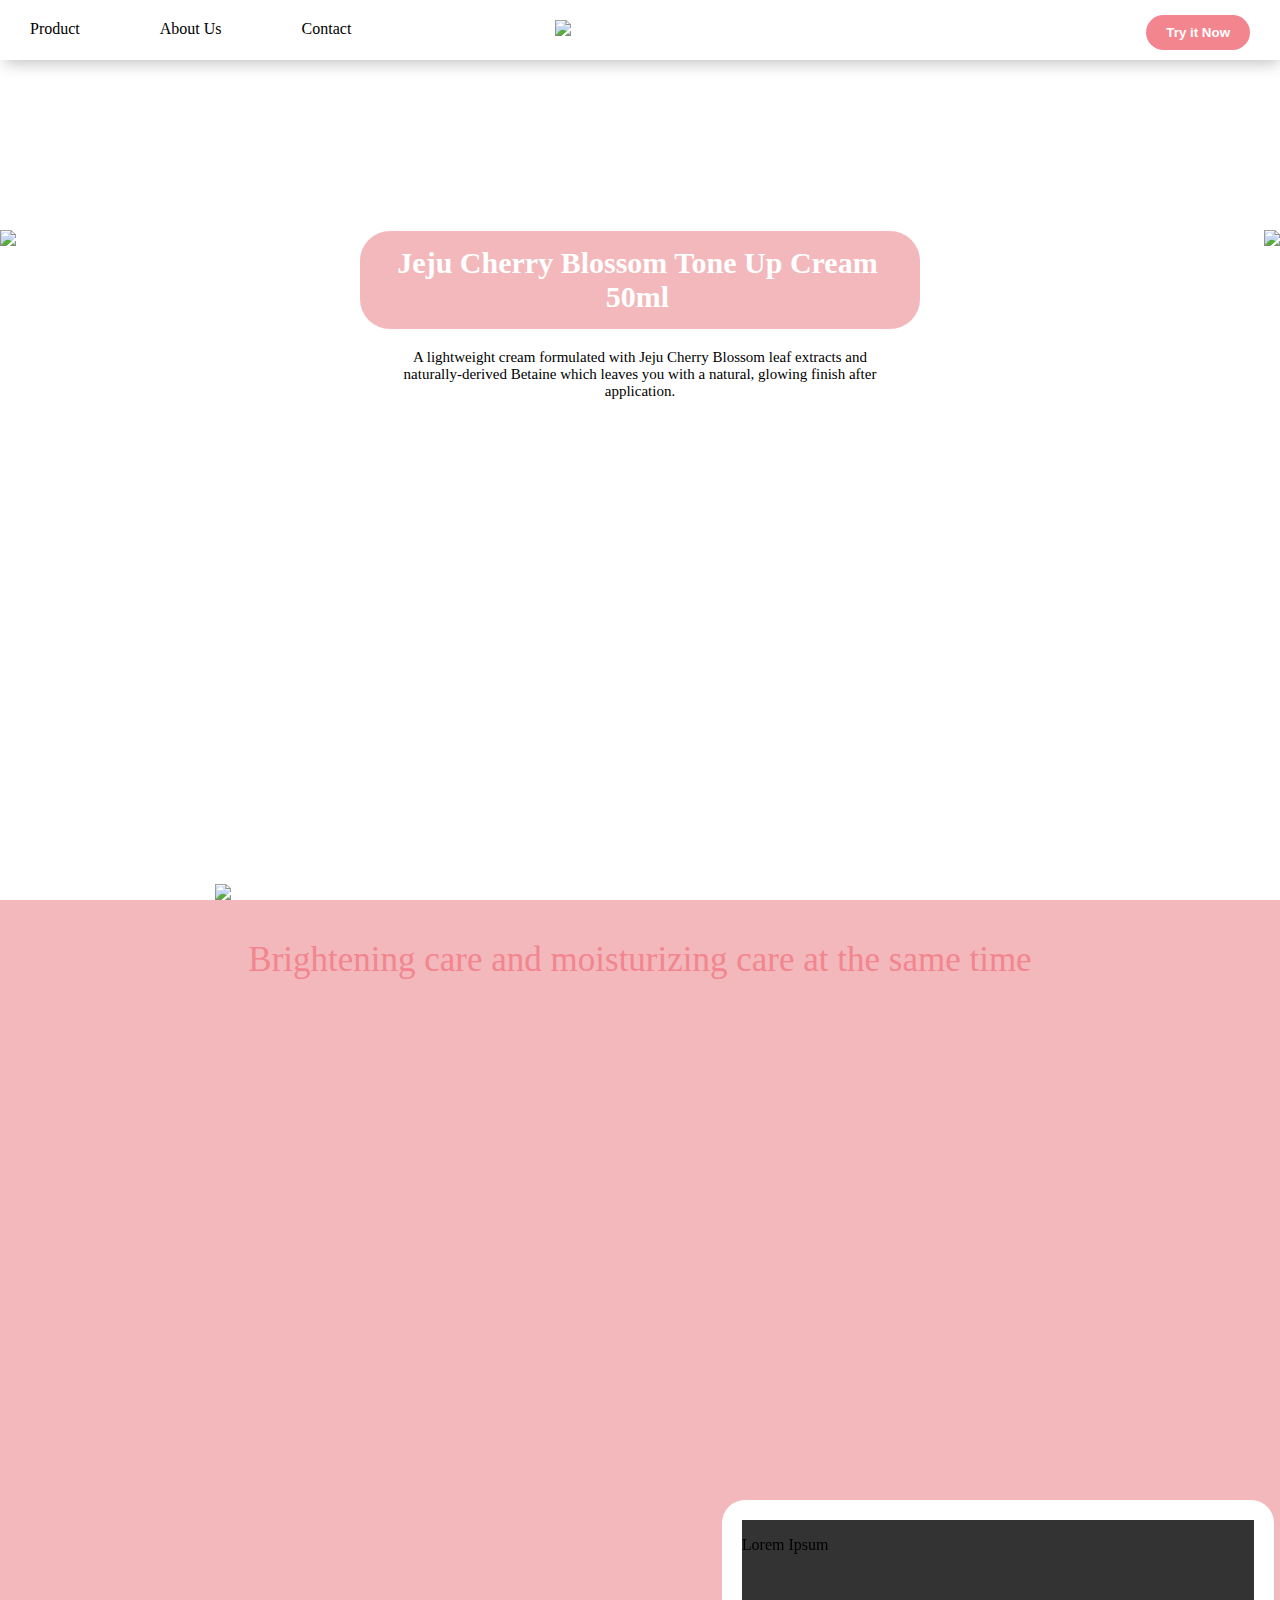
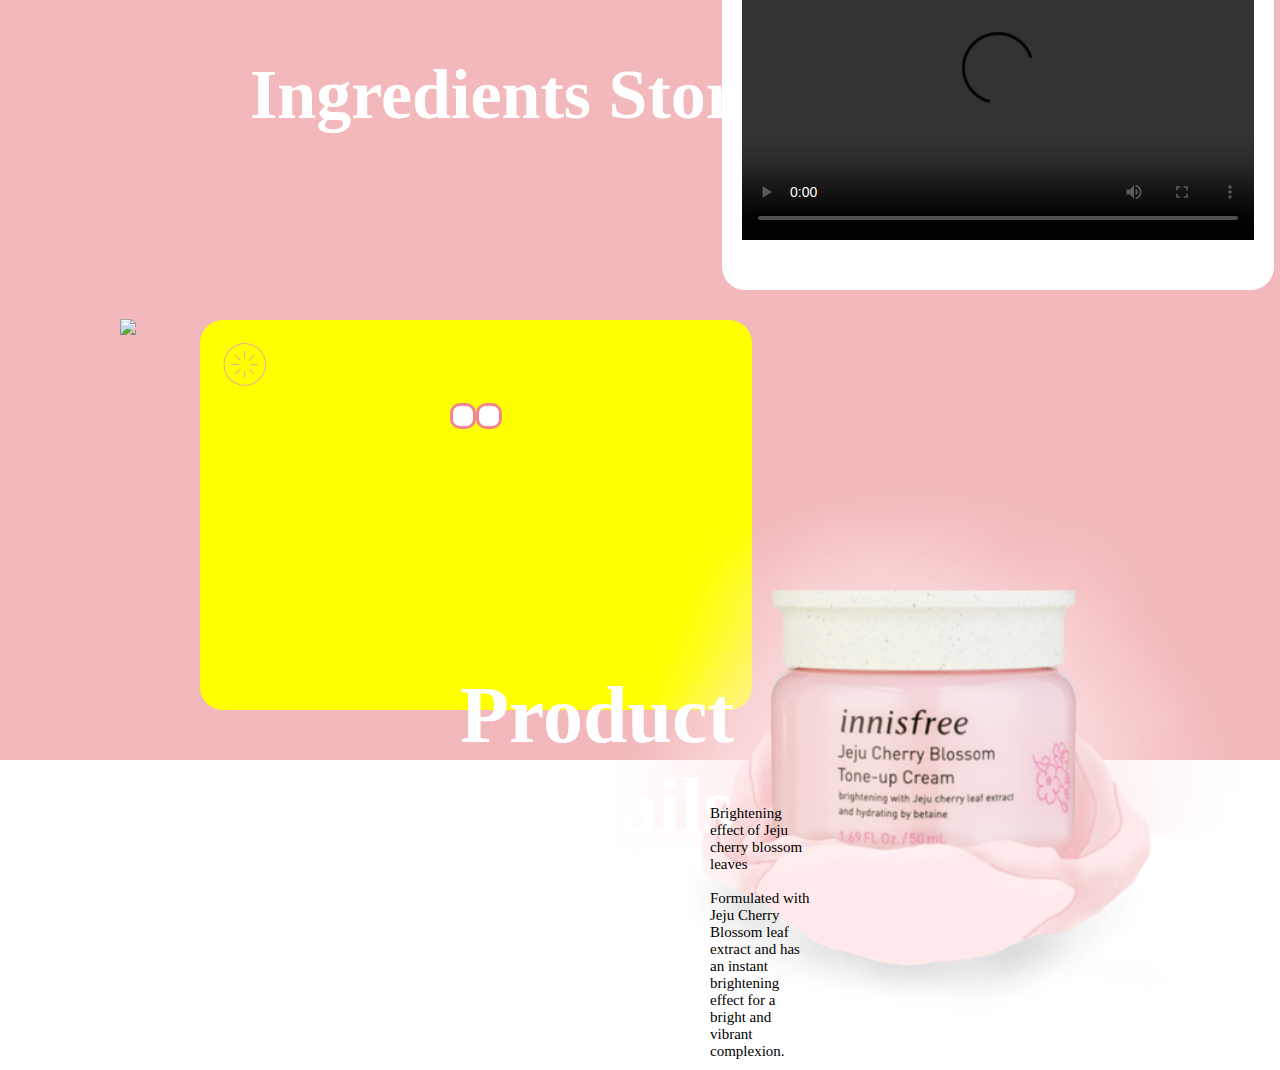
==== index.html @ 43fb68d2 "update" ====
<!DOCTYPE html>
<html>

<head>
    <title>Innisfree</title>
    <link rel="stylesheet" type="text/css" href="assets/css/web-innisfree-style.css">
</head>

<body>
    <header>
        <div id="header-wrapper">
            <nav id="nav-menu">
                <ul id="menu">
                    <li>
                        <a href="#home">Product</a>
                    </li>
                    <li>
                        <a href="#">About Us</a>
                    </li>
                    <li>
                        <a href="#">Contact</a>
                    </li>
                </ul>
            </nav>
            <a href="#" id="link-logo">
                <img src="assets/images/innisfree-logo.png" id="logo" />
            </a>
            <button id="btn-try">Try it Now</button>
        </div>
    </header>
    <main>
        <section id="home">
            <div id="home-wrapper">
                <!-- Pohon Kiri -->
                <img src="assets/images/pohon-kiri.png" id="pohon-kiri">
                <!-- Pohon Kanan -->
                <img src="assets/images/pohon-kanan.png" id="pohon-kanan">
                <!-- Content -->
                <div id="home-content-wrapper">
                    <!-- Product Title -->
                    <h1 id="home-content-title">Cherry Blossom</h1>
                    <!-- Product Detail -->
                    <h3 id="home-content-detail">Jeju Cherry Blossom Tone Up Cream 50ml</h3>
                    <!-- Description -->
                    <p id="home-content-description">A lightweight cream formulated with Jeju Cherry Blossom leaf extracts and naturally-derived Betaine which leaves you with a natural, glowing finish after application.</p>
                </div>
                <!-- product image -->
                <img src="assets/images/tangan-+-product.png" id="produk-dan-tangan">
            </div>
            <!-- Gap -->
            <p id="home-ingredients-gap">Brightening care and moisturizing care at the same time</p>
            </div>
        </section>
        <section id="ingredients">
            <div id="ingredients-wrapper">
                <!-- Content -->
                <div id="ingredients-content-wrapper">
                    <!-- Ingredients Title -->
                    <div id="ingredients-content-title-wrapper">
                        <h1 id="ingredents-content-title">Ingredients Story</h1>
                        <!-- Bunga -->
                        <img src="assets/images/bunga-kelopak.png" id="kelopak-bunga">
                    </div>
                    <div id="ingredients-slider">
                        <div id="ingredients-slider-item-wrapper">
                            <div class="slider-item">
                                <!-- Video -->
                                <video controls id="video-ingredients">
                                    <source src="assets/video/innisfree%20Jeju%20Cherry%20Blossom%20Ingredient%20Story.mp4" type="video/mp4">
                                </video>
                            </div>
                            <div class="slider-item">
                                <!-- ingredients description -->
                                <p id="ingredents-contentt-description">Lorem Ipsum</p>
                            </div>
                        </div>
                        <div id="ingredients-slider-indicator-wrapper">
                            <div class="ingredients-details-indicator"></div>
                            <div class="ingredients-details-indicator"></div>
                        </div>
                    </div>
                </div>
            </div>
        </section>
        <section id="Product-details">
            <div id="Product-details-wrapper">
                <!-- Product -->
                <img src="assets/images/product-dan-bunga.png" id="product-dan-bunga">
                    <div id="product-details-slider">
                        <div id="Product-details-slider-item-wrapper">
                    <div class="slider-item1">
                        <!-- Icon -->
                        <img src="assets/images/icon-details1.png" id="icon-details1">
                        <!-- Content -->
                         <!-- product details Title -->
                        <h1 id="product-details-content-title">Product Details</h1>
                        <!-- product details description -->
                        <p id="product-details-content-description">Brightening effect of Jeju cherry blossom leaves<br><br>Formulated with Jeju Cherry Blossom leaf extract and has an instant brightening effect for a bright and vibrant complexion.</p>
                        <div id="product-details-slider-indicator-wrapper">
                            <div class="product-details-slider-indicator"></div>
                            <div class="product-details-slider-indicator"></div>
                        </div>
                    </div>
                     </div>
                    </div>
                </div>
            </div>
                    </div>
                </div>
            </div>
        </section>
<!--        <section id="how-to-use">-->
<!--            <div id="how-to-use-wrapper">-->
<!--                &lt;!&ndash; box &ndash;&gt;-->
<!--                <img src="assets/images/box-how-to-use.png" id="box-how-to-use">-->
<!--                &lt;!&ndash; foto &ndash;&gt;-->
<!--                <img src="assets/images/tutorial-1.png" id="tutorial-how-to-use-1">-->
<!--                &lt;!&ndash; icon &ndash;&gt;-->
<!--                <div id="icon-how-to-use-wrapper">-->
<!--                    &lt;!&ndash; icon arrow kiri &ndash;&gt;-->
<!--                    <img src="assets/images/arrow-how-to-kiri.png" id="arrow-kiri-how-to-use">-->
<!--                    &lt;!&ndash; icon arrow kanan &ndash;&gt;-->
<!--                    <img src="assets/images/arrow-how-to-kanan.png" id="arrow-kanan-how-to-use">-->
<!--                </div>-->
<!--                &lt;!&ndash; bunga depan kiri &ndash;&gt;-->
<!--                <img src="assets/images/bunga-depan-kiri.png" id="bunga-depan-kiri">-->
<!--                &lt;!&ndash; bunga depan kanan &ndash;&gt;-->
<!--                <img src="assets/images/bunga-depan-kanan.png" id="bunga-depan-kanan">-->
<!--                &lt;!&ndash; content &ndash;&gt;-->
<!--                <div id="how-to-use-content-wrapper">-->
<!--                    &lt;!&ndash; how to use Title &ndash;&gt;-->
<!--                    <h1 id="how-to-use-content-title">How to Use</h1>-->
<!--                    &lt;!&ndash; how to use Detail &ndash;&gt;-->
<!--                    <h3 id="how-to-use-detail">Direction</h3>-->
<!--                    &lt;!&ndash; how to use description &ndash;&gt;-->
<!--                    <p id="how-to-use-content-description">Apply cream on the face and neck as the last step of skincare routine. Let it absorb and apply a thin layer for a brighter, added tone-up effect.</p>-->
<!--                </div>-->
<!--            </div>-->
<!--        </section>-->
<!--        <section id="texture">-->
<!--            <div id="texture-wrapper">-->
<!--                &lt;!&ndash; box background &ndash;&gt;-->
<!--                <img src="assets/images/background-texture.jpg" id="background-texture">-->
<!--                &lt;!&ndash; texture &ndash;&gt;-->
<!--                <img src="assets/images/texture-jpg.png" id="texture-jpg">-->
<!--                &lt;!&ndash; Content &ndash;&gt;-->
<!--                <div id="texture-content-wrapper">-->
<!--                    &lt;!&ndash; Texture Title &ndash;&gt;-->
<!--                    <h1 id="texture-title">Texture</h1>-->
<!--                    &lt;!&ndash; Texture description &ndash;&gt;-->
<!--                    <p id="texture-description">Moisturizing and tone brightening cream without dryness or flaking. The moist, watery texture fits the skin smoothly without dryness, to brighten and moisturize the dull complexion naturally.</p>-->
<!--                </div>-->
<!--            </div>-->
<!--        </section>-->
<!--        <section id="how-to-use">-->
<!--            <div id="how-to-use-wrapper">-->
<!--                &lt;!&ndash; box &ndash;&gt;-->
<!--                <img src="assets/images/box-how-to-use.png" id="box-how-to-use">-->
<!--                &lt;!&ndash; foto &ndash;&gt;-->
<!--                <img src="assets/images/tutorial-1.png" id="tutorial-how-to-use-1">-->
<!--                &lt;!&ndash; icon &ndash;&gt;-->
<!--                <div id="icon-how-to-use-wrapper">-->
<!--                    &lt;!&ndash; icon arrow kiri &ndash;&gt;-->
<!--                    <img src="assets/images/arrow-how-to-kiri.png" id="arrow-kiri-how-to-use">-->
<!--                    &lt;!&ndash; icon arrow kanan &ndash;&gt;-->
<!--                    <img src="assets/images/arrow-how-to-kanan.png" id="arrow-kanan-how-to-use">-->
<!--                </div>-->
<!--                &lt;!&ndash; bunga depan kiri &ndash;&gt;-->
<!--                <img src="assets/images/bunga-depan-kiri.png" id="bunga-depan-kiri">-->
<!--                &lt;!&ndash; bunga depan kanan &ndash;&gt;-->
<!--                <img src="How-to-Use/IMG/bunga-depan-kanan.png" id="bunga-depan-kanan">-->
<!--                &lt;!&ndash; content &ndash;&gt;-->
<!--                <div id="how-to-use-content-wrapper">-->
<!--                    &lt;!&ndash; how to use Title &ndash;&gt;-->
<!--                    <h1 id="how-to-use-content-title">How to Use</h1>-->
<!--                    &lt;!&ndash; how to use Detail &ndash;&gt;-->
<!--                    <h3 id="how-to-use-detail">Direction</h3>-->
<!--                    &lt;!&ndash; how to use description &ndash;&gt;-->
<!--                    <p id="how-to-use-content-description">Apply cream on the face and neck as the last step of skincare routine. Let it absorb and apply a thin layer for a brighter, added tone-up effect.</p>-->
<!--                </div>-->
<!--            </div>-->
<!--        </section>-->
<!--        <section id="awards">-->
<!--            <div id="awards-wrapper">-->
<!--                &lt;!&ndash; icon awards &ndash;&gt;-->
<!--                <div id="icon-awards-wrapper">-->
<!--                    &lt;!&ndash; icon awards 1 &ndash;&gt;-->
<!--                    <img src="assets/images/icon1.png" id="icon-awards1">-->
<!--                    &lt;!&ndash; icon awards 2 &ndash;&gt;-->
<!--                    <img src="assets/images/icon2.png" id="icon-awards2">-->
<!--                    &lt;!&ndash; icon awards 3 &ndash;&gt;-->
<!--                    <img src="assets/images/icon3.png" id="icon-awards3">-->
<!--                    &lt;!&ndash; icon awards 4 &ndash;&gt;-->
<!--                    <img src="assets/images/icon4.png" id="icon-awards4">-->
<!--                    &lt;!&ndash; icon awards 5 &ndash;&gt;-->
<!--                    <img src="assets/images/icon5.png" id="icon-awards5">-->
<!--                </div>-->
<!--                &lt;!&ndash; line &ndash;&gt;-->
<!--                <img src="assets/images/line.jpg" id="awards-line">-->
<!--                &lt;!&ndash; shining &ndash;&gt;-->
<!--                <img src="assets/images/shining-kiri.png" id="shining-kiri">-->
<!--                <img src="assets/images/shining-kanan.png" id="shining-kanan">-->
<!--                &lt;!&ndash; title &ndash;&gt;-->
<!--                <div id="awards-content-wrapper">-->
<!--                    &lt;!&ndash; awards Title &ndash;&gt;-->
<!--                    <h1 id="awards-content-title">Awards</h1>-->
<!--                    <p id="awards-content-details">Based on industry recognized awards</p>-->
<!--                </div>-->
<!--                &lt;!&ndash; content &ndash;&gt;-->
<!--                <div id="awards-content-description-wrapper">-->
<!--                    &lt;!&ndash; awards description title &ndash;&gt;-->
<!--                    <h4 id="awards-content-description-title1">Cosmopolitan</h4>-->
<!--                    <h4 id="awards-content-description-title2">2019 2H UNPA Beauty Review Winners</h4>-->
<!--                    <h4 id="awards-content-description-title3">Hwahae 2019</h4>-->
<!--                    <h4 id="awards-content-description-title4">Hwahae 2019 Beauty Awards</h4>-->
<!--                    <h4 id="awards-content-description-title5">Powder Room 2019</h4>-->
<!--                    &lt;!&ndash; awards description &ndash;&gt;-->
<!--                    <p id="awards-content-description1">Best Skincare Brand No. 1</p>-->
<!--                    <p id="awards-content-description2">Winner of the Tone-up Cream category</p>-->
<!--                    <p id="awards-content-description3">No. 2 in the Tone-up Cream category</p>-->
<!--                    <p id="awards-content-description4">Best New Product No. 1 Tone-up Cream</p>-->
<!--                    <p id="awards-content-description5">April 2019 Hit Item</p>-->
<!--                </div>-->
<!--            </div>-->
<!--        </section>-->
<!--        <section id="reviews">-->
<!--            <div id="reviews-wrapper">-->
<!--                &lt;!&ndash; background &ndash;&gt;-->
<!--                <img src="assets/images/review-background.jpg" id="review-background">-->
<!--                &lt;!&ndash; box reviews &ndash;&gt;-->
<!--                <img src="assets/images/review-box-background.png" id="review-box-background">-->
<!--                &lt;!&ndash; reviews title &ndash;&gt;-->
<!--                <h1 id="reviews-title">Reviews</h1>-->
<!--                &lt;!&ndash; review arrow &ndash;&gt;-->
<!--                <div id="review-arrow-wrapper">-->
<!--                    &lt;!&ndash; review arrow kiri &ndash;&gt;-->
<!--                    <img src="assets/images/review-arrow-kiri.png" id="review-arrow-kiri">-->
<!--                    &lt;!&ndash; review arrow kanan &ndash;&gt;-->
<!--                    <img src="assets/images/review-arrow-kanan.png" id="review-arrow-kanan">-->
<!--                </div>-->
<!--                &lt;!&ndash; line &ndash;&gt;-->
<!--                <div id="review-line-wrapper">-->
<!--                    &lt;!&ndash; line1 &ndash;&gt;-->
<!--                    <img src="assets/images/review-line.jpg" id="review-line1">-->
<!--                    &lt;!&ndash; line2 &ndash;&gt;-->
<!--                    <img src="assets/images/review-line.jpg" id="review-line2">-->
<!--                </div>-->
<!--                &lt;!&ndash; profile photo1 &ndash;&gt;-->
<!--                <img src="assets/images/foto-review1.png" id="foto-review1">-->
<!--                &lt;!&ndash; profile content1&ndash;&gt;-->
<!--                <div id="reviews-profile-content-wrapper">-->
<!--                    &lt;!&ndash; profile name &ndash;&gt;-->
<!--                    <p id="reviews-profile-name">Eva.T</p>-->
<!--                    &lt;!&ndash; profile description &ndash;&gt;-->
<!--                    <p id="reviews-profile-description">Jenis kulit : Berminyak<br>Umur : 19~24</p>-->
<!--                </div>-->
<!--                &lt;!&ndash; rating1 &ndash;&gt;-->
<!--                <img src="assets/images/leaf-review5.png" id="leaf-review5">-->
<!--                &lt;!&ndash; reviews content &ndash;&gt;-->
<!--                <div id="reviews-content-wrapper">-->
<!--                    &lt;!&ndash; reviews content date &ndash;&gt;-->
<!--                    <h3 id="reviews-content-date">Jun 27,2020</h3>-->
<!--                    &lt;!&ndash; reviews description &ndash;&gt;-->
<!--                    <p id="reviews-content-description">Nice brightening cream<br><br>Works great as a day brighting cream and can use over ur make up as well. Note dont use as a night skin care. Check out my YouTube channel for the Jeju Cherry Blossom Product line review.</p>-->
<!--                </div>-->
<!--                &lt;!&ndash; reviews recommendation &ndash;&gt;-->
<!--                <p id="reviews-recommendation"><b>Eva. T</b> recommends this product!</p>-->
<!--            </div>-->
<!--        </section>-->
<!--        <section id="how-to-use">-->
<!--            <div id="how-to-use-wrapper">-->
<!--                &lt;!&ndash; bunga try it now &ndash;&gt;-->
<!--                <img src="assets/images/bunga-try-it-now.png" id="bunga-tryitnow">-->
<!--                &lt;!&ndash; product try it now &ndash;&gt;-->
<!--                <img src="assets/images/try-it-now-product.png" id="product-tryitnow">-->
<!--                &lt;!&ndash; content try it now &ndash;&gt;-->
<!--                <div id="content-tryitnow-wrapper">-->
<!--                    &lt;!&ndash; tryitnow Title &ndash;&gt;-->
<!--                    <h1 id="tryitnow-content-title">Jeju Cherry Blossom</h1>-->
<!--                    &lt;!&ndash; tryitnow Detail &ndash;&gt;-->
<!--                    <p id="tryitnow-content-detail">Tone Up Cream 50ml</p>-->
<!--                    &lt;!&ndash; tryitnow Description &ndash;&gt;-->
<!--                    <h3 id="tryitnow-content-description">try it now</h3>-->
<!--                </div>-->
<!--            </div>-->
<!--        </section>-->
<!--        <section id="contact">-->
<!--            <div id="contact-wrapper">-->
<!--                &lt;!&ndash; background contact &ndash;&gt;-->
<!--                <img src="assets/images/box-background-bunga.jpg" id="box-background-bunga">-->
<!--                &lt;!&ndash; bunga contact &ndash;&gt;-->
<!--                <img src="assets/images/bunga-background-contact.png" id="bunga-background-contact">-->
<!--                &lt;!&ndash; logo innisfree contact &ndash;&gt;-->
<!--                <img src="assets/images/logo-innisfree-contact.png" id="logo-innisfree-contact">-->
<!--                &lt;!&ndash; box contact &ndash;&gt;-->
<!--                <img src="assets/images/box-background-contact.jpg" id="box-background-contact">-->
<!--                &lt;!&ndash; contact line &ndash;&gt;-->
<!--                <img src="assets/images/contact-line.jpg" id="contact-line">-->
<!--                &lt;!&ndash; contact content title &ndash;&gt;-->
<!--                <h1 id="contact-content-title">Find Out More</h1>-->
<!--                &lt;!&ndash; contact icon wrapper &ndash;&gt;-->
<!--                <div id="content-tryitnow-wrapper">-->
<!--                    &lt;!&ndash; icon facebook &ndash;&gt;-->
<!--                    <img src="assets/images/icon-facebook.png" id="icon-facebook">-->
<!--                    &lt;!&ndash; icon instagram &ndash;&gt;-->
<!--                    <img src="assets/images/icon-instagram.png" id="icon-instagram">-->
<!--                    &lt;!&ndash; icon youtube &ndash;&gt;-->
<!--                    <img src="assets/images/icon-youtube.png" id="icon-youtube">-->
<!--                    &lt;!&ndash; icon line &ndash;&gt;-->
<!--                    <img src="assets/images/icon-line.png" id="icon-line">-->
<!--                </div>-->
<!--                &lt;!&ndash; contact content details &ndash;&gt;-->
<!--                <p id="contact-content-details1">Terms of Use</p>-->
<!--                <p id="contact-content-details2">Privacy Policy</p>-->
<!--                <p id="contact-content-details3">UGC Terms</p>-->
<!--                <p id="contact-content-details4">Copyright © 2020 Innisfree. All Rights Reserved.</p>-->
<!--            </div>-->
<!--        </section>-->

    </main>
</body>

</html>
---- assets/css/web-innisfree-style.css ----
html {
    scroll-behavior: smooth;
}

body {
    margin: 0;
    font-family: futura;
}

header {
    position: absolute;
    width: 100%;
    height: 60px;
    top: 0;
    left: 0;
    z-index: 100;
    background: white;
    -webkit-box-shadow: 2px 6px 15px -3px rgba(0, 0, 0, 0.25);
    box-shadow: 2px 6px 15px -3px rgba(0, 0, 0, 0.25);
}

#header-wrapper {
    display: flex;
    justify-content: space-between;
    align-items: center;
    padding: 10px 30px;

}

#link-logo {
    position: absolute;
    left: 50%;
    margin-left: -85px;
    margin-top: -15px;
}

.logo {
    width: 170px;
    height: 34px;
    object-fit: contain;
}

#menu {
    display: flex;
    list-style-type: none;
    padding-left: 0;
    margin-top: 0;
}

#menu li {
    padding: 10px 40px;
}

#menu li:first-child {
    padding-left: 0;
}

#menu a {
    font: futura;
    color: black;
    text-decoration: none;
}

#menu a:hover {
    font: futura;
    color: #f2b8bb;
    text-decoration: none;
}

#btn-try {
    background-color: #f3858f;
    padding: 10px 20px;
    border-radius: 30px;
    margin-top: -10px;
    border: 0;
    font-weight: bold;
    color: white;
}

section {
    width: 100%;
    height: 100vh;
}

#home {
}

#home-wrapper {
    height: 100%;
    position: relative;
    background: url(../images/background-2.jpg);
    background-size: cover;
    display: flex;
    justify-content: center;
}

#pohon-kiri {
    position: absolute;
    left: 0;
    bottom: 0;
    height: 670px;
    animation-name: pohon-kiri;
    animation-duration: 1s;
}

#pohon-kanan {
    position: absolute;
    right: 0;
    bottom: 0;
    height: 670px;
    animation-name: pohon-kanan;
    animation-duration: 1s;
}

#produk-dan-tangan {
    position: absolute;
    bottom: 0;
    width: 850px;
    left: 50%;
    margin-left: -425px;
    animation-name: produk-dan-tangan;
    animation-duration: 1s;
}

#home-content-wrapper {
    width: 50%;
    margin-top: 100px;
    position: relative;
    z-index: 5;
    text-align: center;
}

#home-content-title {
    font-size: 80px;
    color: white;
    font-family: Newton W01 Extra Bold;
    margin: 20px;
}

#home-content-detail {
    font-size: 30px;
    background-color: #f2b8bb;
    margin: 10px;
    margin-left: 40px;
    margin-right: 40px;
    border-radius: 30px;
    padding: 15px;
    padding-left: 10px;
    font-family: Futura Md BT;
    color: white;

}

#home-content-description {
    width: 80%;
    margin: 20px auto;
    font-size: 15px;
}

#home-ingredients-gap{
    font-size: 35px;
    color: #f3858f;
    font-family: "Futura Md BT";
    padding: 20px;
    margin: 20px;
    display: flex;
    justify-content: center;
}

@keyframes pohon-kiri {
    from {
        left: -100%
    }

    to {
        left: 0
    }
}

@keyframes pohon-kanan {
    from {
        right: -100%
    }

    to {
        right: 0
    }
}

@keyframes produk-dan-tangan {
    from {
        bottom: -100%
    }

    to {
        bottom: 0
    }
}

#ingredients {
    background: #f2b8bb;
    padding-top: 120px;
    height: 100vh;
}

#ingredients-wrapper {
    height: 150%;
    position: relative;
    background: url(../images/pohon-bunga.png);
    background-size: cover;
    display: flex;
    justify-content: center;
}

#ingredients-background {
    position: absolute;
    left: 0;
    top: 710px;
    height: 1470px;
    width: 1440px;
}


#pohon-bunga {
    position: absolute;
    left: 0;
    top: 742px;
    height: 1003px;
    width: 1440px;
}

#kelopak-bunga {
    width: 400px;
    position: absolute;
    bottom: -200px;
    left: -130px;
}

#ingredients-content-wrapper {
    width: 100%;
    display: flex;
    align-items: center;
}

#ingredients-content-title-wrapper {
    position: relative;
    left: 250px;
}

#ingredents-content-title {
    font-size: 70px;
    text-align: right;
    color: white;
    font-family: Newton W01 Extra Bold;
    margin: 0;
}

#ingredients-slider {
    margin-left: 200px;
    width: 40%;
    height: 350px;
    padding: 20px;
    background: white;
    border-radius: 23px;
}
#ingredients-slider-item-wrapper{
    position: relative;
    width: 100%;
    height: calc(100% - 30px);
}

#ingredients-slider-indicator-wrapper{
    display: flex;
    width: inherit;
    justify-content: center;
    margin-top: 10px;
}

.ingredients-slider-indicator{
    width: 20px;
    height: 20px;
    background: white;
    border: 3px solid #f3858f;
    border-radius: 10px;
}

.slider-item {
    position: absolute;
    top: 0;
    left: 0;
    width: 100%;
    height: 100%;
}

#video-ingredients {
    width: 100%;
    height: 100%;
    object-fit: cover;
}

#Product-details{
    background-color: #f2b8bb;
    height: 440px;
}
#Product-details-wrapper{
    height: 100%;
    position: relative;
}
#product-dan-bunga {
    position: absolute;
    right: 20px;
    top: 100px;
    bottom: 0;
    height: 650px;
}
#product-details-slider{
    top: 20px;
    margin-left: 200px;
    width: 40%;
    height: 350px;
    padding: 20px;
    background: yellow;
    border-radius: 23px;
}

#Product-details-slider-item-wrapper{
    position: relative;
    width: 100%;
    height: calc(100% - 30px);
}
#icon-details1{
    width: 10%;

}
#product-details-content-title {
    position: absolute;
    top: 320px;
    font-size: 80px;
    text-align: right;
    color: white;
    font-family: Newton W01 Extra Bold;
    margin-top: 10px;
    margin-left: 240px;
}
#product-details-content-description {
    position: absolute;
    font-size: 15px;
    width: 20%;
    top: 450px;
    left: 490px;
}
#product-details-slider-indicator-wrapper{
    display: flex;
    width: inherit;
    justify-content: center;
    margin-top: 10px;
}

.product-details-slider-indicator {
    width: 20px;
    height: 20px;
    background: white;
    border: 3px solid #f3858f;
    border-radius: 10px;
}
#box-how-to-use {
    position: absolute;
    left: 0;
    top: 2384px;
    height: 493px;
    width: 900px;
    left: 50%;
    margin-left: -450px;

}

#bunga-depan-kiri {
    position: absolute;
    left: 0;
    top: 2182px;
    height: 400px;
    width: 580px;
}

#bunga-depan-kanan {
    position: absolute;
    right: 0;
    top: 2582px;
    height: 400px;
    width: 600px;
}

#tutorial-how-to-use-1 {
    position: absolute;
    left: 0;
    top: 2440px;
    height: 260px;
    width: 260px;
    left: 50%;
    margin-left: -130px;
}

#arrow-kiri-how-to-use {
    position: absolute;
    left: 0;
    top: 2550px;
    height: 50px;
    width: 50px;
    left: 50%;
    margin-left: -225px;

}

#arrow-kanan-how-to-use {
    position: absolute;
    left: 0px;
    top: 2550px;
    height: 50px;
    width: 50px;
    left: 70%;
    margin-left: -115px;
}

how-to-use-content-wrapper {
    width: 50%;
    margin-top: 20px;
    position: relative;
    z-index: 100;
    text-align: center;
}

#how-to-use-content-title {
    font-size: 60px;
    color: black;
    font-family: Newton W01 Extra Bold;
    margin: 10px;
    text-align: center;
    margin-top: -100px;
}

#how-to-use-detail {
    position: absolute;
    top: 2800px;
    font-size: 25px;
    color: white;
    font-family: Futura Md BT;
    letter-spacing: 1px;
    margin: 10px;
    text-align: center;
    margin-top: -100px;
    width: 100%;
    margin-left: 0;
}


#how-to-use-content-description {
    position: absolute;
    top: 2850px;
    font-size: 17px;
    color: black;
    font-family: Futura bk BT;
    letter-spacing: 1px;
    margin: 10px;
    text-align: center;
    margin-top: -100px;
    width: 470px;
    left: 50%;
    margin-left: -235px;
}

#background-texture {
    position: absolute;
    left: 0px;
    top: 3400px;
    height: 730px;
    width: 1440px;
}

#texture-jpg {
    position: absolute;
    left: 0px;
    top: 3120px;
    height: 620px;
    width: 680px;
    margin-left: 100px;
}

#texture-title {
    position: absolute;
    top: 3250px;
    font-size: 70px;
    text-align: left;
    color: black;
    font-family: Newton W01 Extra Bold;
    margin-top: 10px;
    margin-left: 730px;
}

#texture-description {
    width: 38%;
    margin: 20px;
    font-size: 23px;
    position: absolute;
    top: 3400px;
    margin-left: 730px;
}

#awards-content-wrapper {
    height: 100%;
    position: relative;
    background-size: cover;
    display: flex;
    justify-content: center;
}

#awards-line {
    position: absolute;
    left: 0px;
    top: 4030px;
    height: 3px;
    width: 325px;
    left: 50%;
    margin-left: -164px;
}

#shining-kiri {
    position: absolute;
    left: 0px;
    top: 3990px;
    height: 85px;
    width: 95px;
    left: 50%;
    margin-left: -275px;
}

#shining-kanan {
    position: absolute;
    left: 0px;
    top: 3910px;
    height: 80px;
    width: 75px;
    left: 70%;
    margin-left: -125px;
}

#awards-content-title {
    position: absolute;
    top: -480px;
    font-size: 100px;
    color: white;
    font-family: Newton W01 Extra Bold;
    margin: 20px;
}

#awards-content-details {
    position: absolute;
    top: -355px;
    font-size: 20px;
    color: white;
    font-family: Futura Bk BT;
    margin: 20px;
}

#icon-awards-wrapper {
    height: 100%;
    position: relative;
    background-size: cover;
    display: flex;
    justify-content: center;
}

#icon-awards1 {
    position: absolute;
    left: 0px;
    top: -195px;
    height: 110px;
    width: 110px;
    left: 0%;
    margin-left: 170px;
}

#icon-awards2 {
    position: absolute;
    left: 0px;
    top: -195px;
    height: 110px;
    width: 110px;
    left: 0%;
    margin-left: 420px;
}

#icon-awards3 {
    position: absolute;
    left: 0px;
    top: -195px;
    height: 110px;
    width: 110px;
    left: 0%;
    margin-left: 670px;
}

#icon-awards4 {
    position: absolute;
    left: 0px;
    top: -195px;
    height: 110px;
    width: 110px;
    left: 0%;
    margin-left: 920px;
}

#icon-awards5 {
    position: absolute;
    left: 0px;
    top: -195px;
    height: 110px;
    width: 110px;
    left: 0%;
    margin-left: 1170px;
}

#awards-content-description-title1 {
    position: absolute;
    left: 0px;
    top: 4305px;
    height: 100px;
    width: 100%;
    left: 0%;
    margin-left: 175px;
    font-family: Futura Md BT;

}

#awards-content-description-title2 {
    position: absolute;
    left: 0px;
    top: 4305px;
    height: 100px;
    width: 10%;
    left: 0%;
    margin-left: 403px;
    text-align: center;
    font-family: Futura Md BT;
}

#awards-content-description-title3 {
    position: absolute;
    left: 0px;
    top: 4305px;
    height: 100px;
    width: 10%;
    left: 0%;
    margin-left: 653px;
    text-align: center;
    font-family: Futura Md BT;
}

#awards-content-description-title4 {
    position: absolute;
    left: 0px;
    top: 4305px;
    height: 100px;
    width: 10%;
    left: 0%;
    margin-left: 905px;
    text-align: center;
    font-family: Futura Md BT;
}

#awards-content-description-title5 {
    position: absolute;
    left: 0px;
    top: 4305px;
    height: 100px;
    width: 10%;
    left: 0%;
    margin-left: 1155px;
    text-align: center;
    font-family: Futura Md BT;
}

#awards-content-description1 {
    position: absolute;
    left: 0px;
    top: 4355px;
    height: 100px;
    width: 10%;
    left: 0%;
    margin-left: 153px;
    text-align: center;
    font-size: 14px;
    font-family: Futura bk BT;
}

#awards-content-description2 {
    position: absolute;
    left: 0px;
    top: 4395px;
    height: 100px;
    width: 10%;
    left: 0%;
    margin-left: 403px;
    text-align: center;
    font-size: 14px;
    font-family: Futura bk BT;
}

#awards-content-description3 {
    position: absolute;
    left: 0px;
    top: 4355px;
    height: 100px;
    width: 10%;
    left: 0%;
    margin-left: 653px;
    text-align: center;
    font-size: 14px;
    font-family: Futura bk BT;
}

#awards-content-description4 {
    position: absolute;
    left: 0px;
    top: 4375px;
    height: 100px;
    width: 10%;
    left: 0%;
    margin-left: 905px;
    text-align: center;
    font-size: 14px;
    font-family: Futura bk BT;
}

#awards-content-description5 {
    position: absolute;
    left: 0px;
    top: 4355px;
    height: 100px;
    width: 10%;
    left: 0%;
    margin-left: 1155px;
    text-align: center;
    font-size: 14px;
    font-family: Futura bk BT;
}

#review-background {
    position: absolute;
    left: 0px;
    top: 5100px;
    height: 760px;
    width: 1320px;
    left: 50%;
    margin-left: -660px;
}

#reviews-title {
    font-size: 80px;
    color: #f3858f;
    top: -530px;
    font-family: Newton W01 Extra Bold;
    margin: 20px;
    text-align: center;
    position: relative;
}

#review-box-background {
    position: absolute;
    left: 0px;
    top: 4700px;
    height: 760px;
    width: 1100px;
    left: 50%;
    margin-left: -550px;
}

#review-arrow-kiri {
    position: absolute;
    left: 0px;
    top: 5000px;
    height: 50px;
    width: 50px;
    left: 50%;
    margin-left: -640px;
}

#review-arrow-kanan {
    position: absolute;
    left: 0px;
    top: 5000px;
    height: 50px;
    width: 50px;
    left: 70%;
    margin-left: 300px;
}

#review-line1 {
    position: absolute;
    left: 0px;
    top: 5100px;
    height: 2px;
    width: 825px;
    left: 50%;
    margin-left: -412px;
}

#review-line2 {
    position: absolute;
    left: 0px;
    top: 5340px;
    height: 2px;
    width: 825px;
    left: 50%;
    margin-left: -412px;
}

#foto-review1 {
    position: absolute;
    left: 0px;
    top: 4750px;
    height: 200px;
    width: 200px;
    left: 50%;
    margin-left: -105px;
}

#leaf-review5 {
    position: absolute;
    left: 0px;
    top: 5150px;
    height: 40px;
    width: 160px;
    left: 50%;
    margin-left: 250px;
}

#reviews-profile-name {
    position: absolute;
    left: 0px;
    top: -270px;
    height: 100px;
    width: 50%;
    left: 50%;
    margin-left: -364px;
    font-size: 25px;
    font-family: Futura Md BT;
    text-align: center;
    position: relative;

}

#reviews-profile-description {
    position: absolute;
    left: 0px;
    top: -350px;
    height: 100px;
    width: 50%;
    left: 50%;
    margin-left: -364px;
    font-size: 18px;
    font-family: Futura bk BT;
    text-align: center;
    line-height: 30px;
    position: relative;
}

#reviews-content-date {
    position: absolute;
    left: 0px;
    top: -355px;
    height: 100px;
    width: 50%;
    left: 0%;
    margin-left: 0px;
    font-size: 17px;
    font-family: Futura Md BT;
    text-align: center;
    position: relative;
}

#reviews-content-description {
    position: absolute;
    left: 0px;
    top: -430px;
    height: 100px;
    width: 57%;
    left: 0;
    margin-left: 310px;
    font-size: 22px;
    font-family: Futura bk BT;
    text-align: left;
    position: relative;
}

#reviews-recommendation {
    position: absolute;
    left: 0px;
    top: -365px;
    height: 100px;
    width: 57%;
    left: 0%;
    margin-left: 310px;
    font-size: 29px;
    font-family: Futura bk BT;
    text-align: center;
    color: #f3858f;
    position: relative;
}

#product-tryitnow {
    position: absolute;
    left: 0px;
    top: 5550px;
    height: 700px;
    width: 700px;
    left: 50%;
    margin-left: -350px;
}

#bunga-tryitnow {
    position: absolute;
    left: 0px;
    top: 5715px;
    height: 450px;
    width: 1200px;
    left: 50%;
    margin-left: -600px;
}

#tryitnow-content-title {
    position: absolute;
    top: 6150px;
    font-size: 60px;
    color: #f3858f;
    font-family: Newton W01 Extra Bold;
    margin: 20px;
    width: 600px;
    left: 50%;
    margin-left: -300px;
    text-align: center;
}

#tryitnow-content-detail {
    position: absolute;
    top: 6240px;
    width: 80%;
    margin: 20px auto;
    font-size: 33px;
    width: 600px;
    left: 50%;
    margin-left: -300px;
    text-align: center;
}

#tryitnow-content-description {
    position: absolute;
    top: 6320px;
    left: 50%;
    font-size: 30px;
    background-color: #bddeff;
    margin: 10px;
    margin-left: -185px;
    margin-right: 40px;
    border-radius: 30px;
    padding: 15px;
    padding-left: 10px;
    font-family: Futura Md BT;
    color: white;
    width: 370px;
    justify-content: center;
    text-align: center;
}

#box-background-bunga {
    position: absolute;
    left: 0px;
    top: 6500px;
    height: 400px;
    width: 1320px;
    left: 50%;
    margin-left: -660px;
}

#bunga-background-contact {
    position: absolute;
    left: 0px;
    top: 6500px;
    height: 350px;
    width: 1320px;
    left: 50%;
    margin-left: -660px;
}

#box-background-contact {
    position: absolute;
    left: 0px;
    top: 6830px;
    height: 420px;
    width: 1440px;
}

#logo-innisfree-contact {
    position: absolute;
    left: 0px;
    top: 6620px;
    height: 100px;
    width: 550px;
    left: 50%;
    margin-left: -275px;
}

#contact-content-title {
    position: absolute;
    top: 6900px;
    font-size: 35px;
    color: white;
    font-family: Futura Md BT;
    margin: 20px;
    width: 600px;
    left: 50%;
    margin-left: -300px;
    text-align: center;
}

#contact-line {
    position: absolute;
    left: 0px;
    top: 7140px;
    height: 2px;
    width: 1320px;
    left: 50%;
    margin-left: -660px;
}

#icon-facebook {
    position: absolute;
    left: 0px;
    top: 7030px;
    height: 45px;
    width: 30px;
    left: 50%;
    margin-left: -225px;
}

#icon-instagram {
    position: absolute;
    left: 0px;
    top: 7030px;
    height: 45px;
    width: 45px;
    left: 50%;
    margin-left: -133px;
}

#icon-youtube {
    position: absolute;
    left: 0px;
    top: 7030px;
    height: 45px;
    width: 65px;
    left: 50%;
    margin-left: -28px;
}

#icon-line {
    position: absolute;
    left: 0px;
    top: 7030px;
    height: 45px;
    width: 130px;
    left: 50%;
    margin-left: 103px;
}

#contact-content-details1 {
    position: absolute;
    top: 7150px;
    font-size: 16px;
    color: white;
    font-family: Futura Md BT;
    margin: 10px;
    width: 500px;
    left: 0;
    margin-left: 60px;
    text-align: left;
}

#contact-content-details2 {
    position: absolute;
    top: 7150px;
    font-size: 16px;
    color: white;
    font-family: Futura Md BT;
    margin: 10px;
    width: 500px;
    left: 0;
    margin-left: 200px;
    text-align: left;
}

#contact-content-details3 {
    position: absolute;
    top: 7150px;
    font-size: 16px;
    color: white;
    font-family: Futura Md BT;
    margin: 10px;
    width: 500px;
    left: 0;
    margin-left: 340px;
    text-align: left;
}

#contact-content-details4 {
    position: absolute;
    top: 7150px;
    font-size: 16px;
    color: white;
    font-family: Futura Md BT;
    margin: 0px;
    width: 500px;
    left: 0;
    margin-left: 882px;
    text-align: right;
}
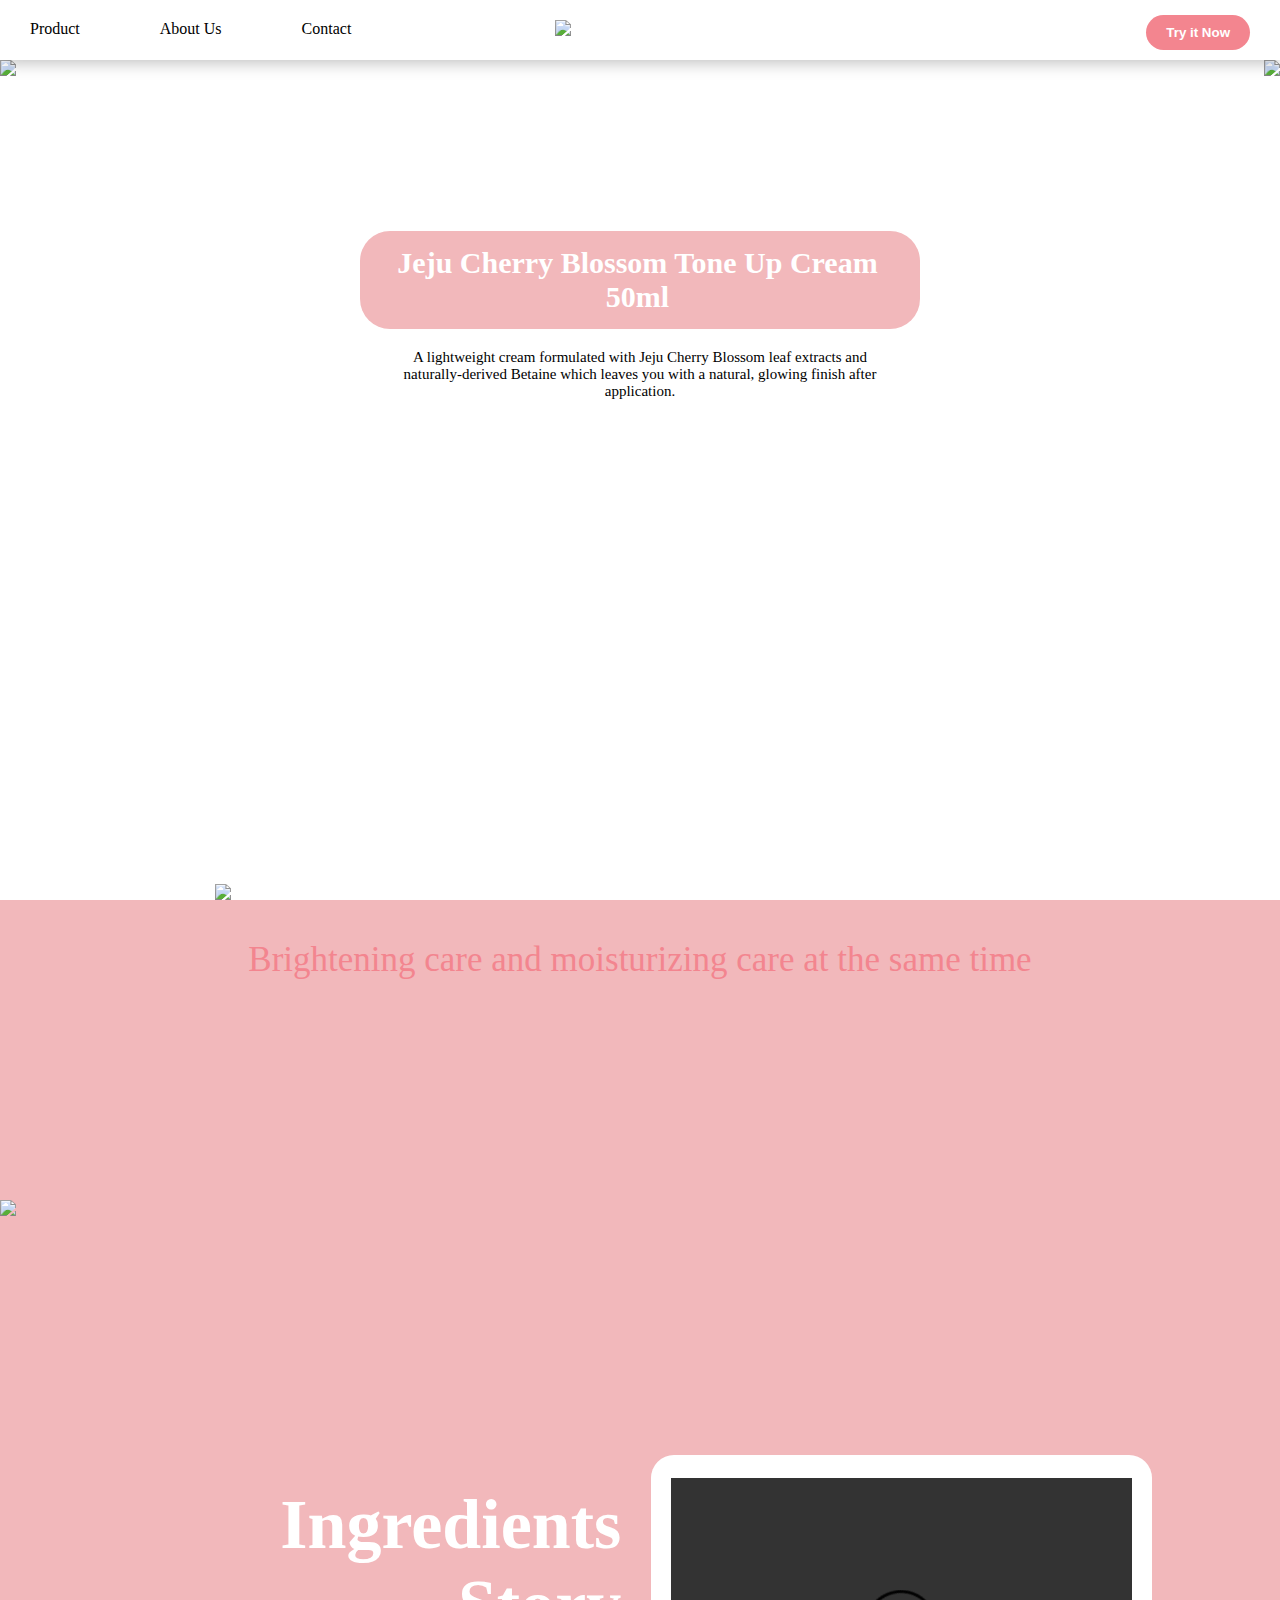
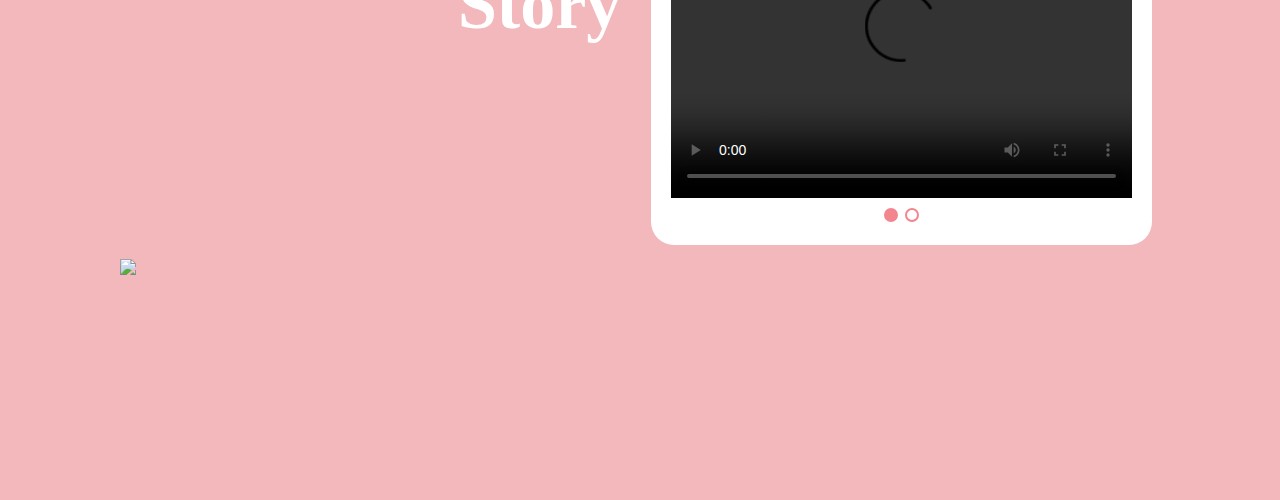
==== commit 9f241285: "fix ingredients" ====
--- a/index.html
+++ b/index.html
@@ -51,19 +51,21 @@
             <p id="home-ingredients-gap">Brightening care and moisturizing care at the same time</p>
             </div>
         </section>
+        <div class='spacer-300'></div>
         <section id="ingredients">
+            <img src='assets/images/pohon-bunga.png' id='ingredients-image-background' />
             <div id="ingredients-wrapper">
                 <!-- Content -->
                 <div id="ingredients-content-wrapper">
                     <!-- Ingredients Title -->
                     <div id="ingredients-content-title-wrapper">
-                        <h1 id="ingredents-content-title">Ingredients Story</h1>
+                        <h1 id="ingredents-content-title">Ingredients<br/>Story</h1>
                         <!-- Bunga -->
                         <img src="assets/images/bunga-kelopak.png" id="kelopak-bunga">
                     </div>
                     <div id="ingredients-slider">
                         <div id="ingredients-slider-item-wrapper">
-                            <div class="slider-item">
+                            <div class="slider-item active">
                                 <!-- Video -->
                                 <video controls id="video-ingredients">
                                     <source src="assets/video/innisfree%20Jeju%20Cherry%20Blossom%20Ingredient%20Story.mp4" type="video/mp4">
@@ -75,40 +77,40 @@
                             </div>
                         </div>
                         <div id="ingredients-slider-indicator-wrapper">
-                            <div class="ingredients-details-indicator"></div>
-                            <div class="ingredients-details-indicator"></div>
+                            <a href='#' class="ingredients-slider-indicator active"></a>
+                            <a href='#' class="ingredients-slider-indicator"></a>
                         </div>
                     </div>
                 </div>
             </div>
         </section>
-        <section id="Product-details">
-            <div id="Product-details-wrapper">
-                <!-- Product -->
-                <img src="assets/images/product-dan-bunga.png" id="product-dan-bunga">
-                    <div id="product-details-slider">
-                        <div id="Product-details-slider-item-wrapper">
-                    <div class="slider-item1">
-                        <!-- Icon -->
-                        <img src="assets/images/icon-details1.png" id="icon-details1">
-                        <!-- Content -->
-                         <!-- product details Title -->
-                        <h1 id="product-details-content-title">Product Details</h1>
-                        <!-- product details description -->
-                        <p id="product-details-content-description">Brightening effect of Jeju cherry blossom leaves<br><br>Formulated with Jeju Cherry Blossom leaf extract and has an instant brightening effect for a bright and vibrant complexion.</p>
-                        <div id="product-details-slider-indicator-wrapper">
-                            <div class="product-details-slider-indicator"></div>
-                            <div class="product-details-slider-indicator"></div>
-                        </div>
-                    </div>
-                     </div>
-                    </div>
-                </div>
-            </div>
-                    </div>
-                </div>
-            </div>
-        </section>
+<!--        <section id="Product-details">-->
+<!--            <div id="Product-details-wrapper">-->
+<!--                &lt;!&ndash; Product &ndash;&gt;-->
+<!--                <img src="assets/images/product-dan-bunga.png" id="product-dan-bunga">-->
+<!--                    <div id="product-details-slider">-->
+<!--                        <div id="Product-details-slider-item-wrapper">-->
+<!--                    <div class="slider-item1">-->
+<!--                        &lt;!&ndash; Icon &ndash;&gt;-->
+<!--                        <img src="assets/images/icon-details1.png" id="icon-details1">-->
+<!--                        &lt;!&ndash; Content &ndash;&gt;-->
+<!--                         &lt;!&ndash; product details Title &ndash;&gt;-->
+<!--                        <h1 id="product-details-content-title">Product Details</h1>-->
+<!--                        &lt;!&ndash; product details description &ndash;&gt;-->
+<!--                        <p id="product-details-content-description">Brightening effect of Jeju cherry blossom leaves<br><br>Formulated with Jeju Cherry Blossom leaf extract and has an instant brightening effect for a bright and vibrant complexion.</p>-->
+<!--                        <div id="product-details-slider-indicator-wrapper">-->
+<!--                            <div class="product-details-slider-indicator"></div>-->
+<!--                            <div class="product-details-slider-indicator"></div>-->
+<!--                        </div>-->
+<!--                    </div>-->
+<!--                     </div>-->
+<!--                    </div>-->
+<!--                </div>-->
+<!--            </div>-->
+<!--                    </div>-->
+<!--                </div>-->
+<!--            </div>-->
+<!--        </section>-->
 <!--        <section id="how-to-use">-->
 <!--            <div id="how-to-use-wrapper">-->
 <!--                &lt;!&ndash; box &ndash;&gt;-->
@@ -318,6 +320,8 @@
 <!--        </section>-->
 
     </main>
+    <script src='https://code.jquery.com/jquery-3.5.1.min.js'></script>
+    <script src='assets/js/script.js'></script>
 </body>
 
 </html>
--- a/assets/css/web-innisfree-style.css
+++ b/assets/css/web-innisfree-style.css
@@ -56,13 +56,13 @@
 }
 
 #menu a {
-    font: futura;
+    font-family: Futura, serif;
     color: black;
     text-decoration: none;
 }
 
 #menu a:hover {
-    font: futura;
+    font-family: Futura, serif;
     color: #f2b8bb;
     text-decoration: none;
 }
@@ -82,6 +82,12 @@
     height: 100vh;
 }
 
+.spacer-300{
+    width: 100%;
+    height: 300px;
+    background: #f2b8bb;
+}
+
 #home {
 }
 
@@ -97,7 +103,7 @@
 #pohon-kiri {
     position: absolute;
     left: 0;
-    bottom: 0;
+    top: 60px;
     height: 670px;
     animation-name: pohon-kiri;
     animation-duration: 1s;
@@ -106,7 +112,7 @@
 #pohon-kanan {
     position: absolute;
     right: 0;
-    bottom: 0;
+    top: 60px;
     height: 670px;
     animation-name: pohon-kanan;
     animation-duration: 1s;
@@ -146,7 +152,7 @@
     border-radius: 30px;
     padding: 15px;
     padding-left: 10px;
-    font-family: Futura Md BT;
+    font-family: Futura Md BT, serif;
     color: white;
 
 }
@@ -160,7 +166,7 @@
 #home-ingredients-gap{
     font-size: 35px;
     color: #f3858f;
-    font-family: "Futura Md BT";
+    font-family: "Futura Md BT", serif;
     padding: 20px;
     margin: 20px;
     display: flex;
@@ -199,17 +205,17 @@
 
 #ingredients {
     background: #f2b8bb;
-    padding-top: 120px;
-    height: 100vh;
+}
+
+#ingredients-image-background {
+    position: absolute;
+    width: 100%;
 }
 
 #ingredients-wrapper {
-    height: 150%;
-    position: relative;
-    background: url(../images/pohon-bunga.png);
-    background-size: cover;
+    height: 100%;
     display: flex;
-    justify-content: center;
+    align-items: center;
 }
 
 #ingredients-background {
@@ -220,7 +226,6 @@
     width: 1440px;
 }
 
-
 #pohon-bunga {
     position: absolute;
     left: 0;
@@ -237,26 +242,32 @@
 }
 
 #ingredients-content-wrapper {
-    width: 100%;
+    width: 90%;
     display: flex;
     align-items: center;
+    justify-content: flex-end;
+    position: relative;
+    z-index: 5;
 }
 
 #ingredients-content-title-wrapper {
-    position: relative;
-    left: 250px;
+    align-self: flex-start;
+    padding: 30px;
+    position: relative;
 }
 
 #ingredents-content-title {
     font-size: 70px;
     text-align: right;
     color: white;
-    font-family: Newton W01 Extra Bold;
+    font-family: Newton W01 Extra Bold, serif;
     margin: 0;
 }
 
 #ingredients-slider {
-    margin-left: 200px;
+    display: flex;
+    flex-direction: column;
+    justify-content: center;
     width: 40%;
     height: 350px;
     padding: 20px;
@@ -271,17 +282,24 @@
 
 #ingredients-slider-indicator-wrapper{
     display: flex;
-    width: inherit;
     justify-content: center;
     margin-top: 10px;
 }
 
 .ingredients-slider-indicator{
-    width: 20px;
-    height: 20px;
+    width: 10px;
+    height: 10px;
     background: white;
-    border: 3px solid #f3858f;
+    border: 2px solid #f3858f;
     border-radius: 10px;
+}
+
+.ingredients-slider-indicator:not(:last-child) {
+    margin-right: 7px;
+}
+
+.ingredients-slider-indicator.active{
+    background: #f3858f;
 }
 
 .slider-item {
@@ -290,6 +308,12 @@
     left: 0;
     width: 100%;
     height: 100%;
+    opacity: 0;
+    transition: opacity 300ms ease-in-out;
+}
+
+.slider-item.active {
+    opacity: 1;
 }
 
 #video-ingredients {
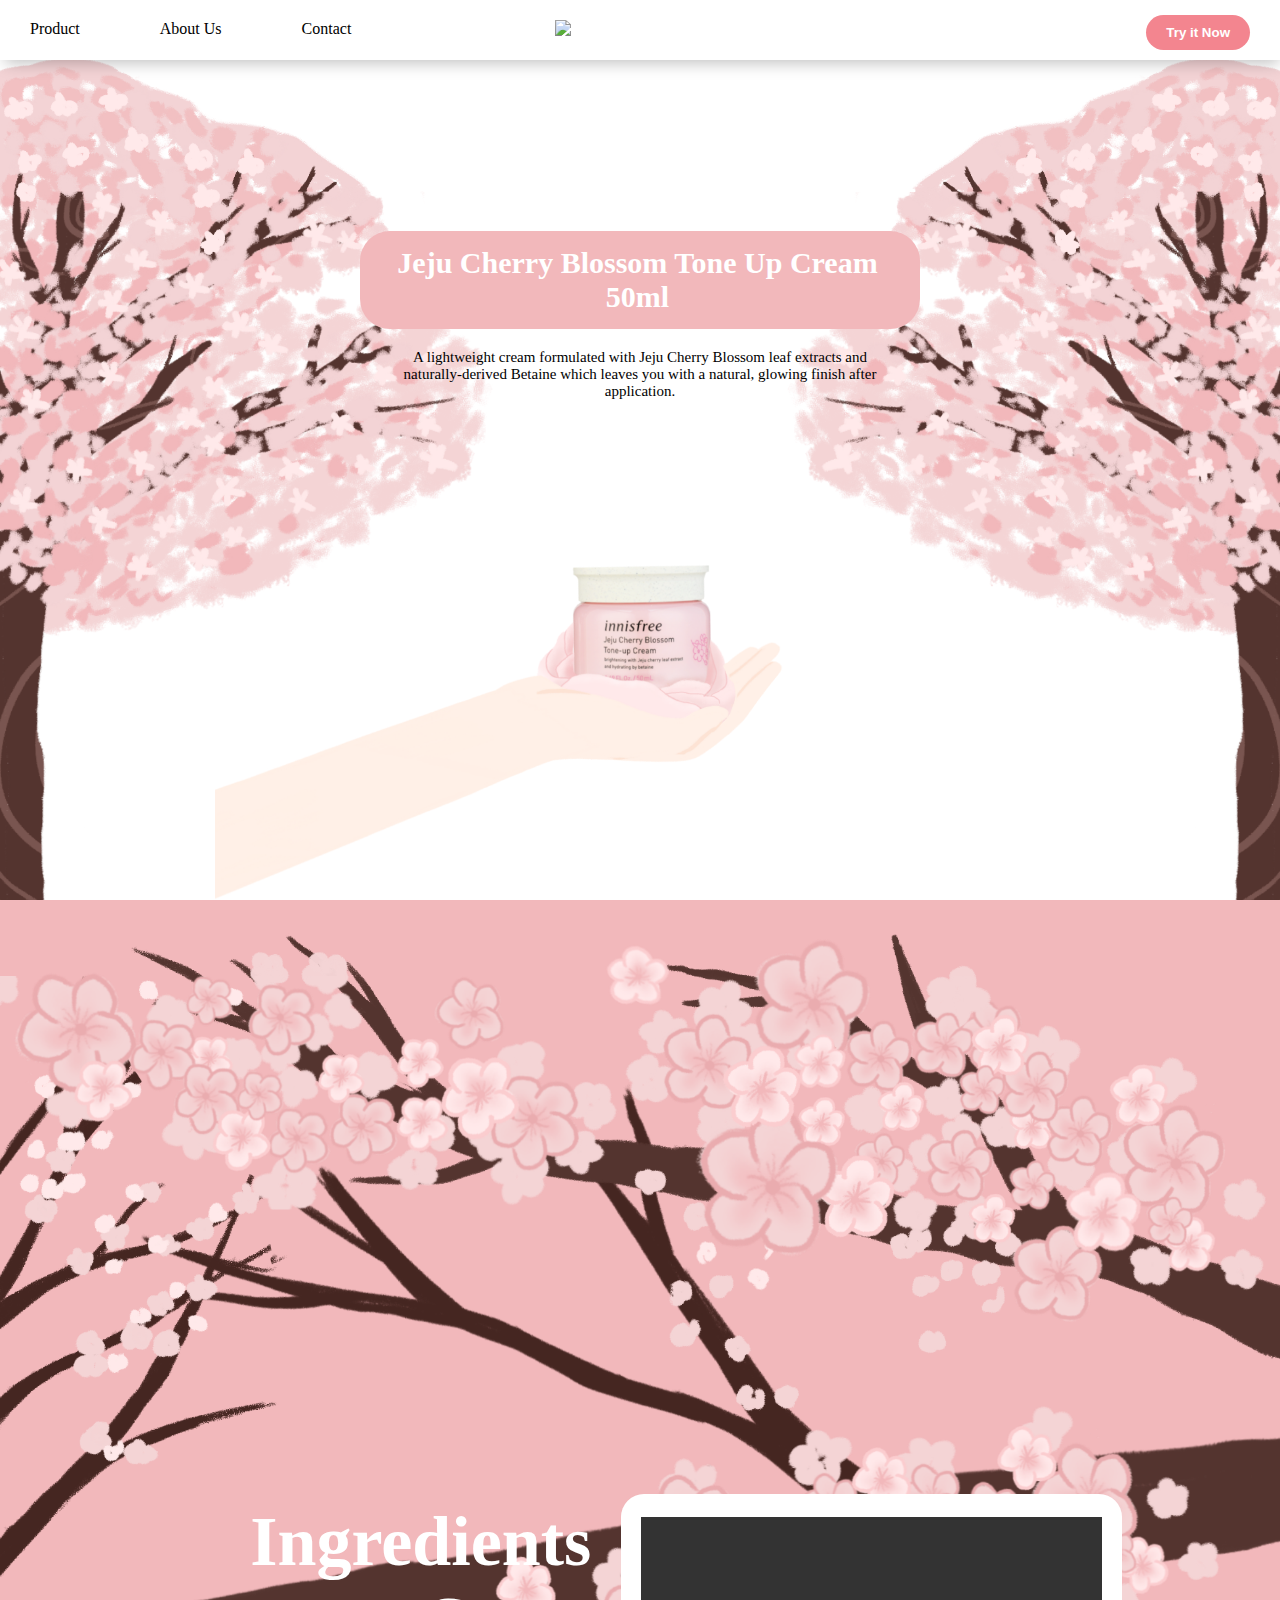
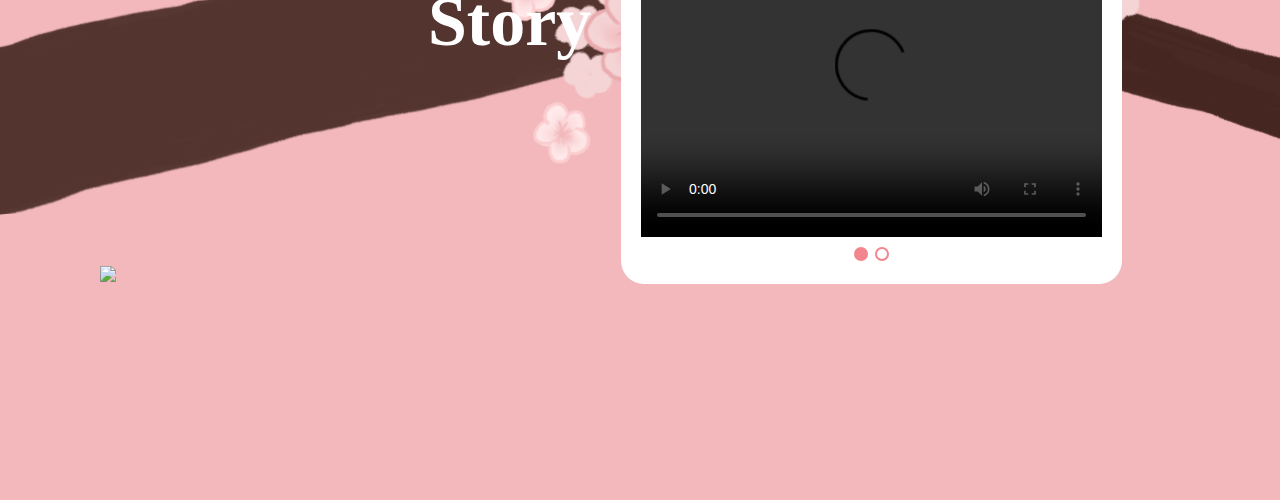
==== commit 216bb95c: "update" ====
--- a/index.html
+++ b/index.html
@@ -47,8 +47,6 @@
                 <!-- product image -->
                 <img src="assets/images/tangan-+-product.png" id="produk-dan-tangan">
             </div>
-            <!-- Gap -->
-            <p id="home-ingredients-gap">Brightening care and moisturizing care at the same time</p>
             </div>
         </section>
         <div class='spacer-300'></div>
@@ -73,7 +71,7 @@
                             </div>
                             <div class="slider-item">
                                 <!-- ingredients description -->
-                                <p id="ingredents-contentt-description">Lorem Ipsum</p>
+                                <p id="ingredents-content-description">Lorem Ipsum</p>
                             </div>
                         </div>
                         <div id="ingredients-slider-indicator-wrapper">
--- a/assets/css/web-innisfree-style.css
+++ b/assets/css/web-innisfree-style.css
@@ -103,8 +103,8 @@
 #pohon-kiri {
     position: absolute;
     left: 0;
-    top: 60px;
-    height: 670px;
+    top: 0;
+    height: 100%;
     animation-name: pohon-kiri;
     animation-duration: 1s;
 }
@@ -112,8 +112,8 @@
 #pohon-kanan {
     position: absolute;
     right: 0;
-    top: 60px;
-    height: 670px;
+    top: 0;
+    height: 100%;
     animation-name: pohon-kanan;
     animation-duration: 1s;
 }
@@ -163,16 +163,6 @@
     font-size: 15px;
 }
 
-#home-ingredients-gap{
-    font-size: 35px;
-    color: #f3858f;
-    font-family: "Futura Md BT", serif;
-    padding: 20px;
-    margin: 20px;
-    display: flex;
-    justify-content: center;
-}
-
 @keyframes pohon-kiri {
     from {
         left: -100%
@@ -210,6 +200,7 @@
 #ingredients-image-background {
     position: absolute;
     width: 100%;
+    top: 915px;
 }
 
 #ingredients-wrapper {
@@ -218,14 +209,6 @@
     align-items: center;
 }
 
-#ingredients-background {
-    position: absolute;
-    left: 0;
-    top: 710px;
-    height: 1470px;
-    width: 1440px;
-}
-
 #pohon-bunga {
     position: absolute;
     left: 0;
@@ -235,16 +218,18 @@
 }
 
 #kelopak-bunga {
-    width: 400px;
-    position: absolute;
-    bottom: -200px;
-    left: -130px;
+    width: 450px;
+    position: absolute;
+    bottom: -190px;
+    left: -120px;
 }
 
 #ingredients-content-wrapper {
     width: 90%;
     display: flex;
     align-items: center;
+    margin-top: 77px;
+    margin-left: -30px;
     justify-content: flex-end;
     position: relative;
     z-index: 5;
@@ -253,6 +238,7 @@
 #ingredients-content-title-wrapper {
     align-self: flex-start;
     padding: 30px;
+    margin-top: -22px;
     position: relative;
 }
 
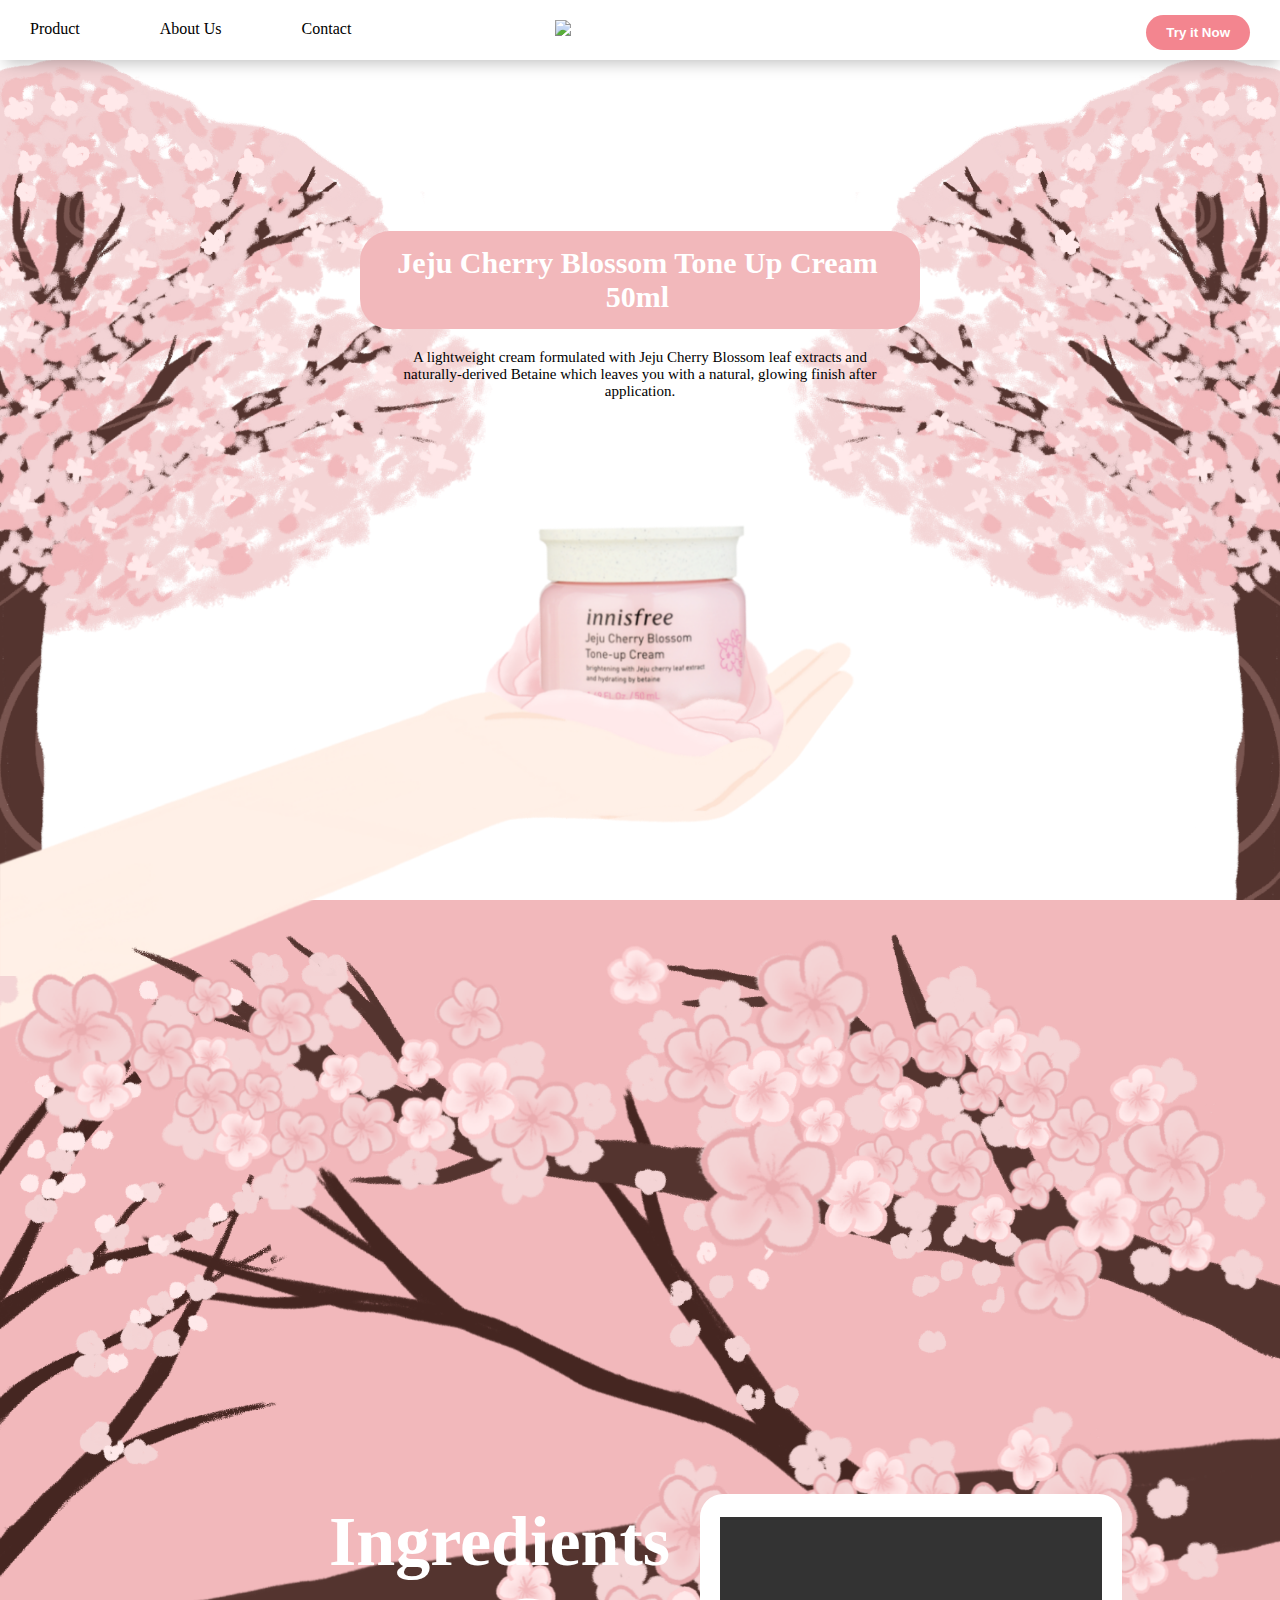
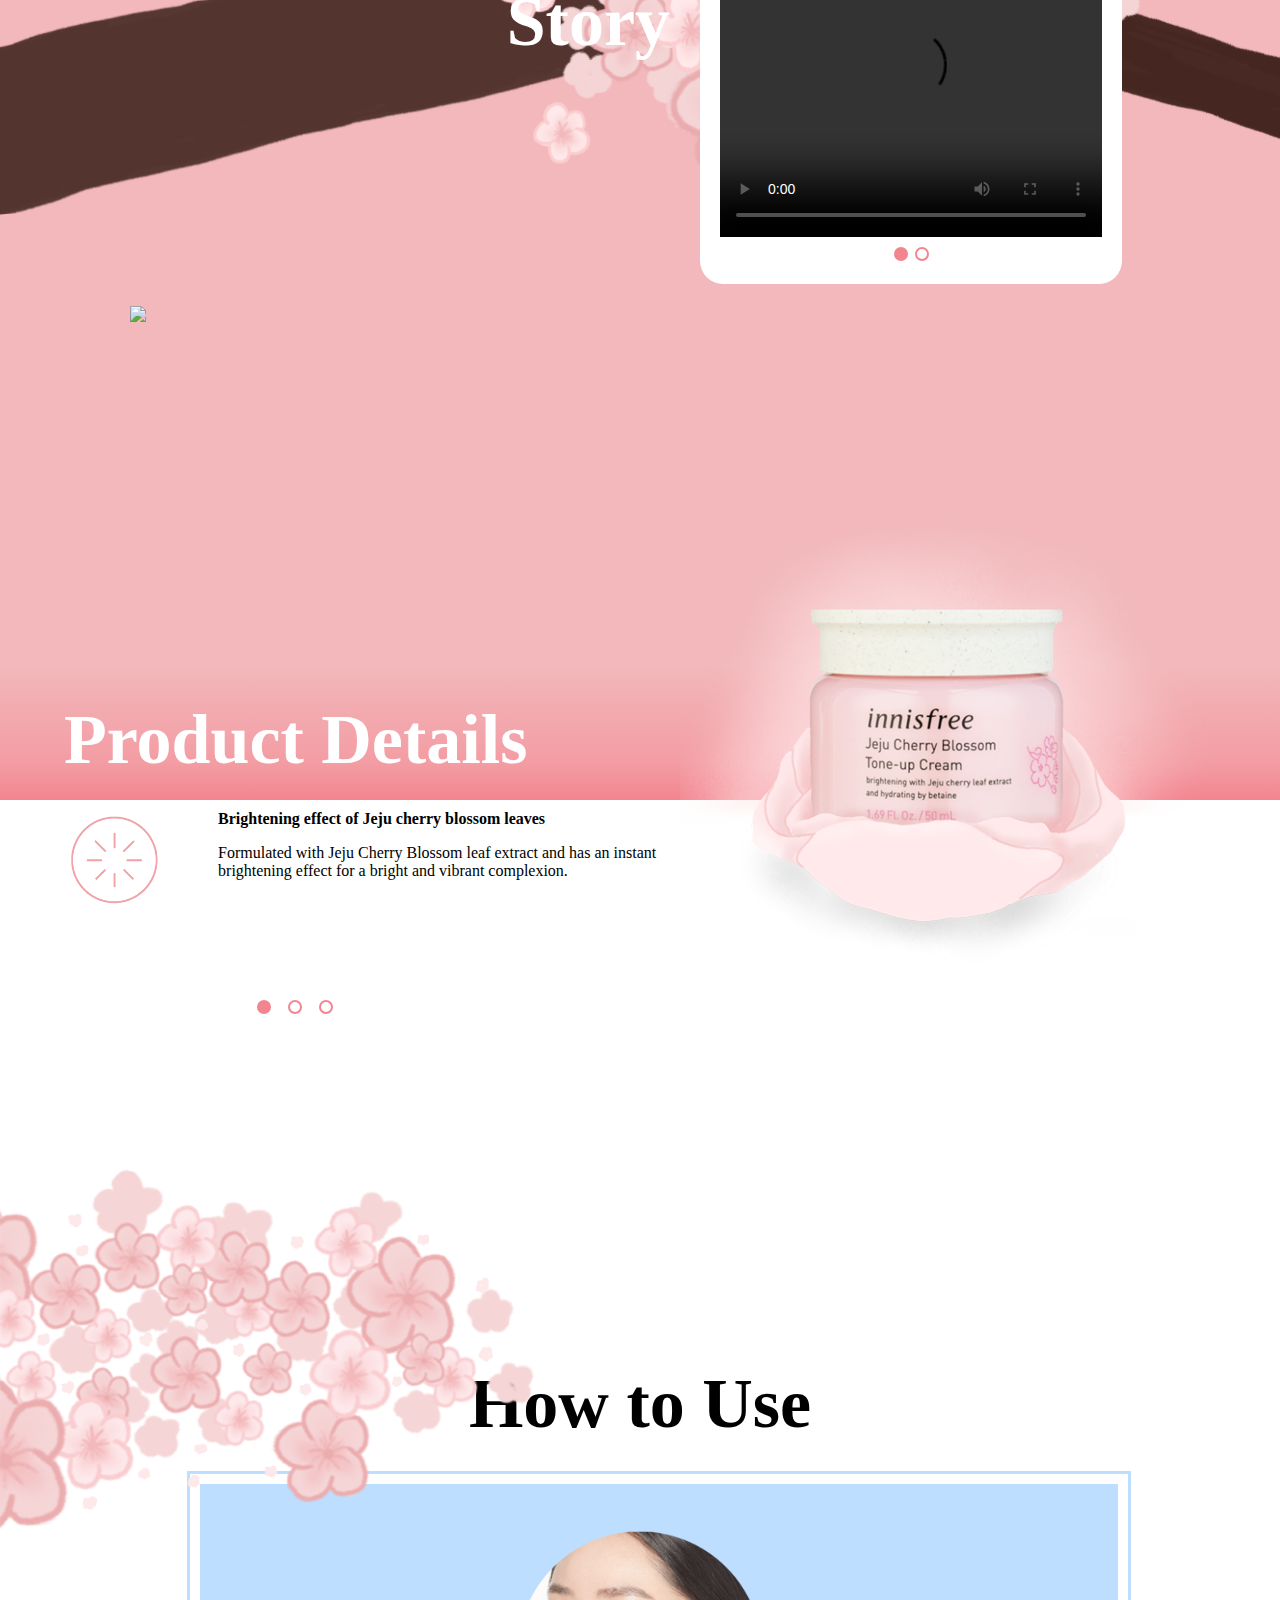
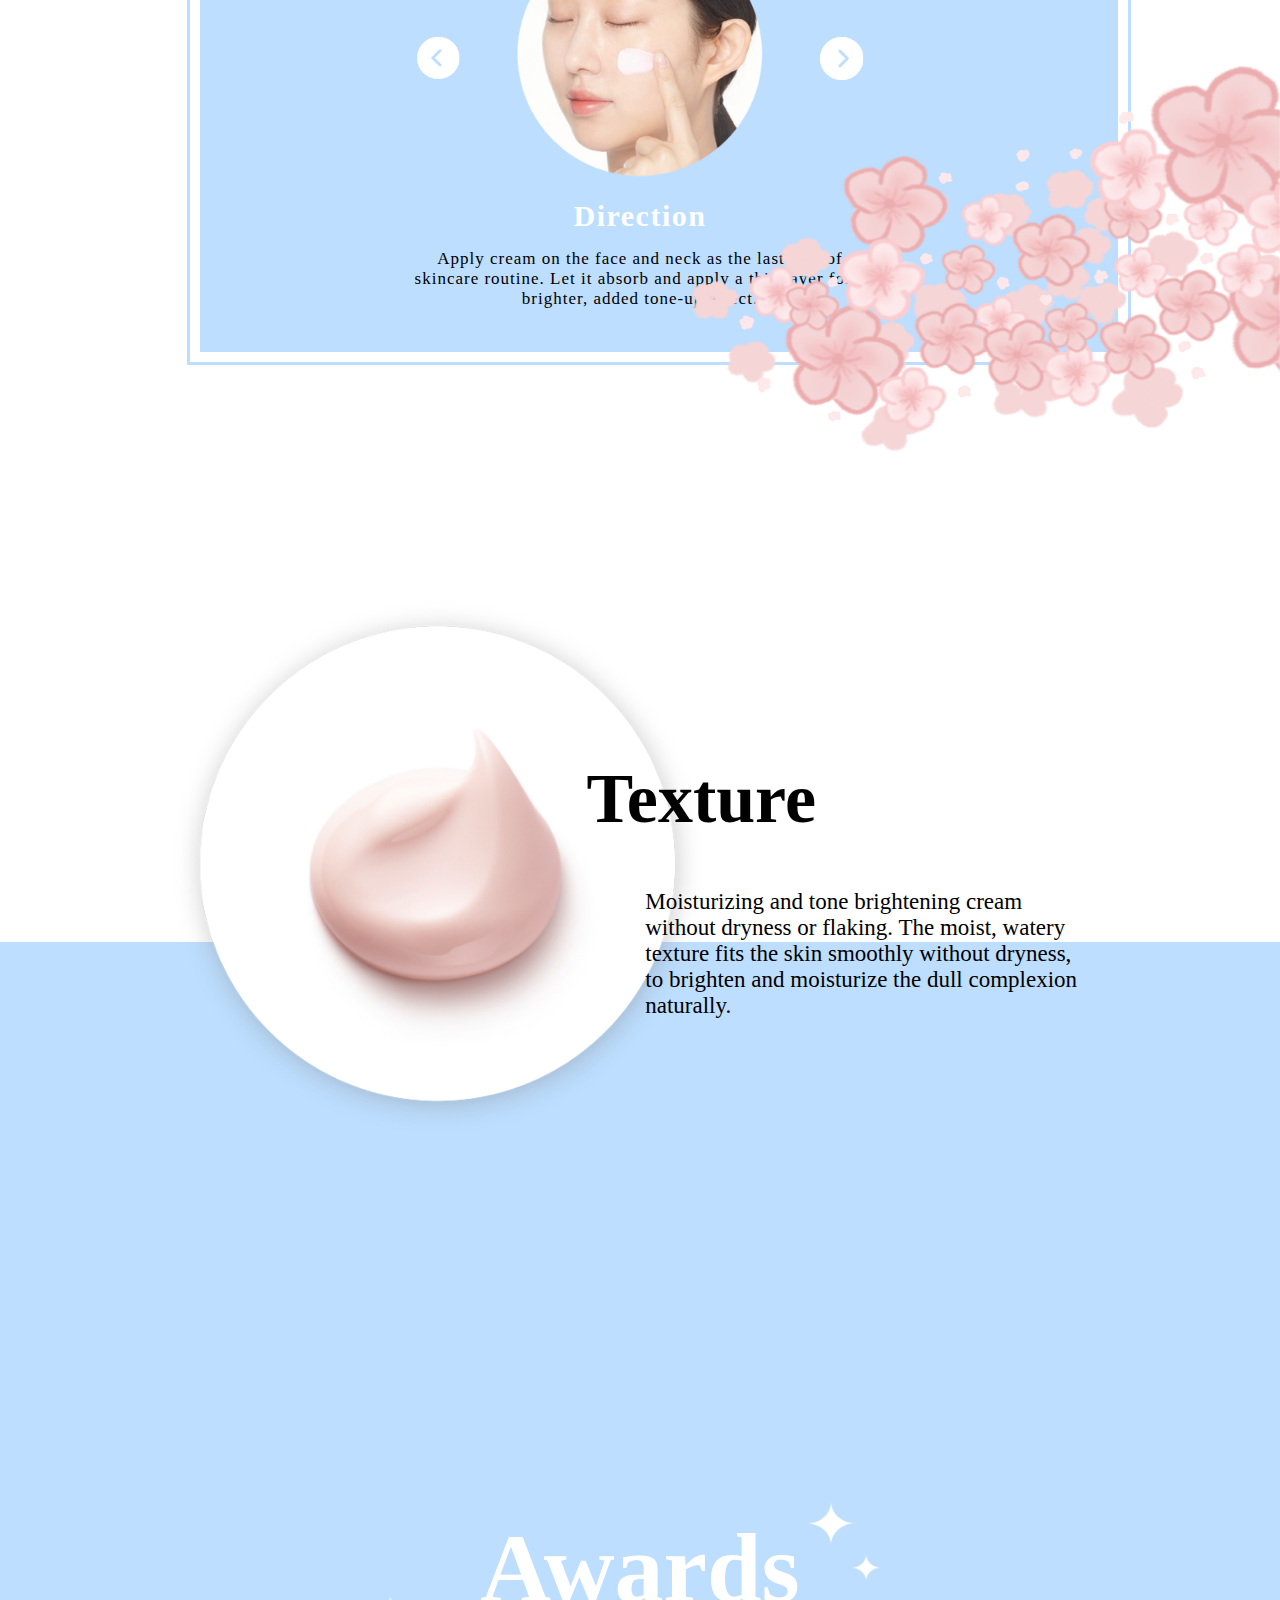
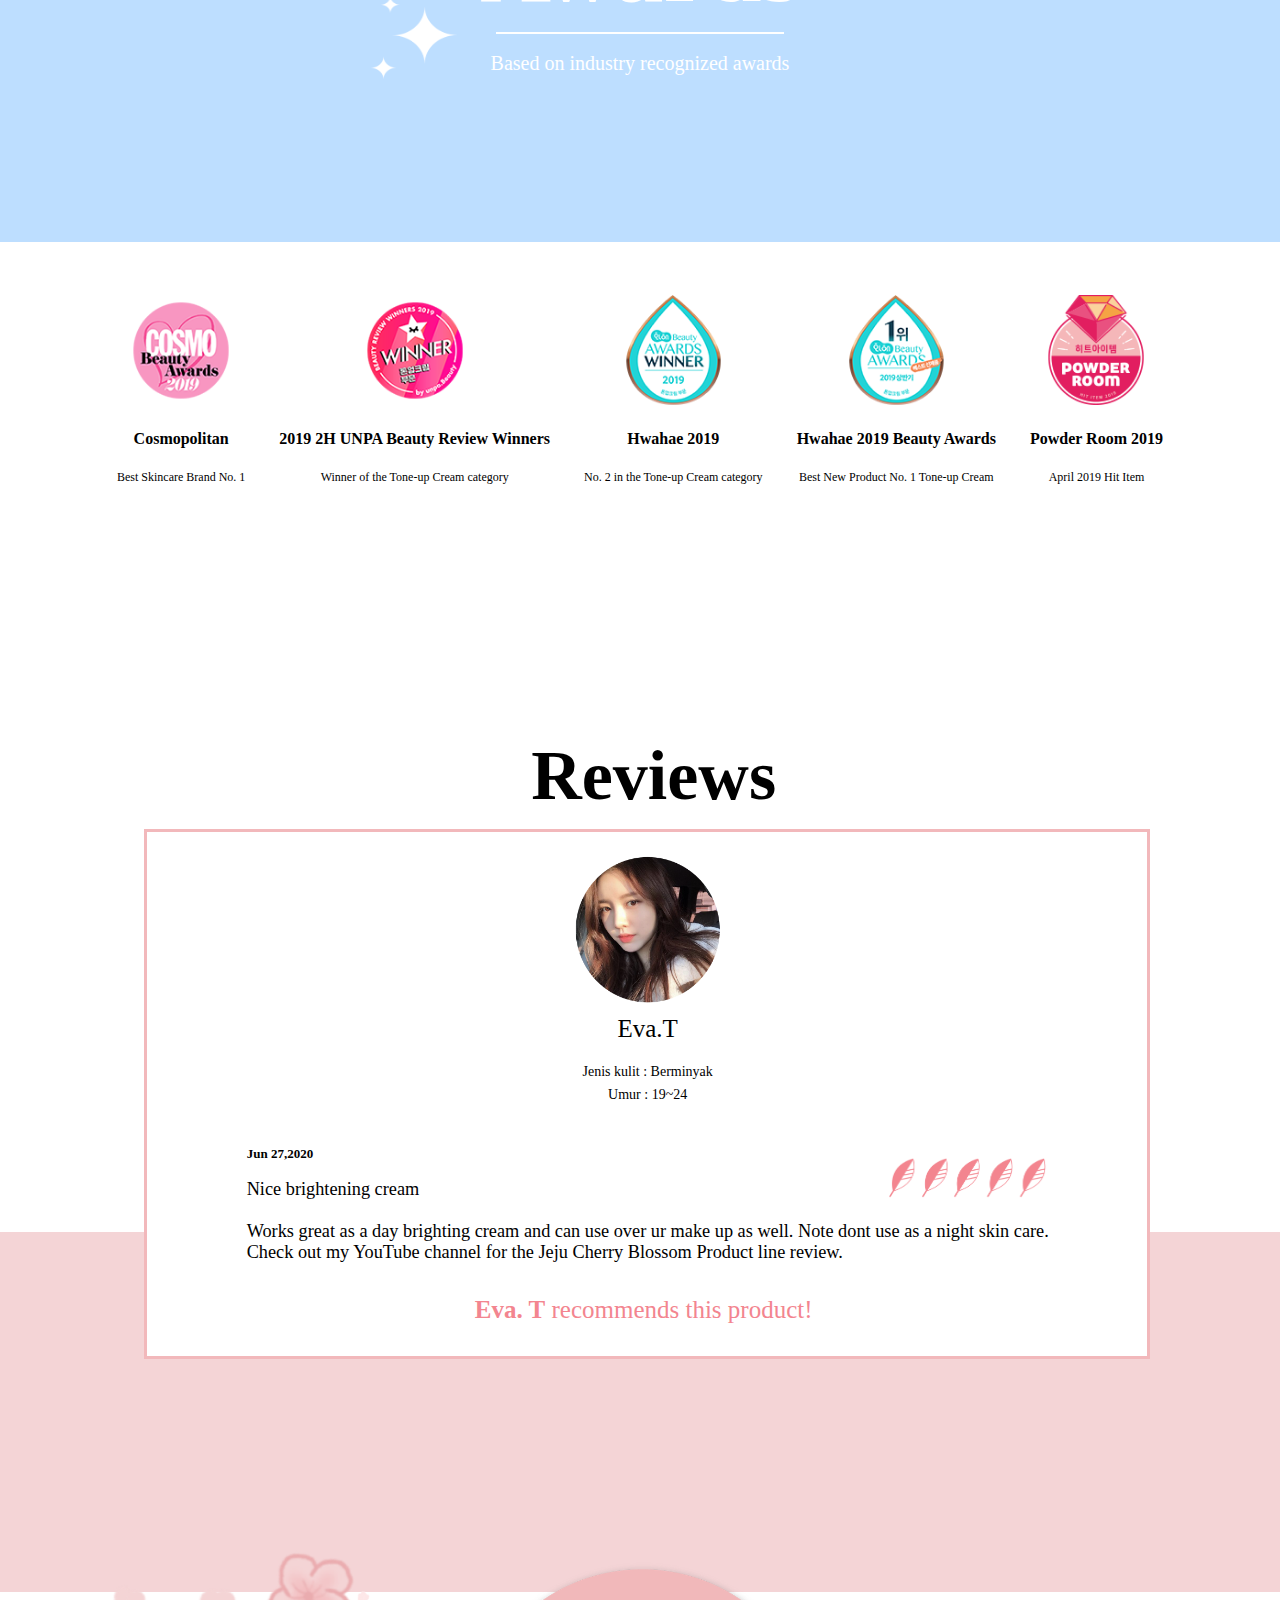
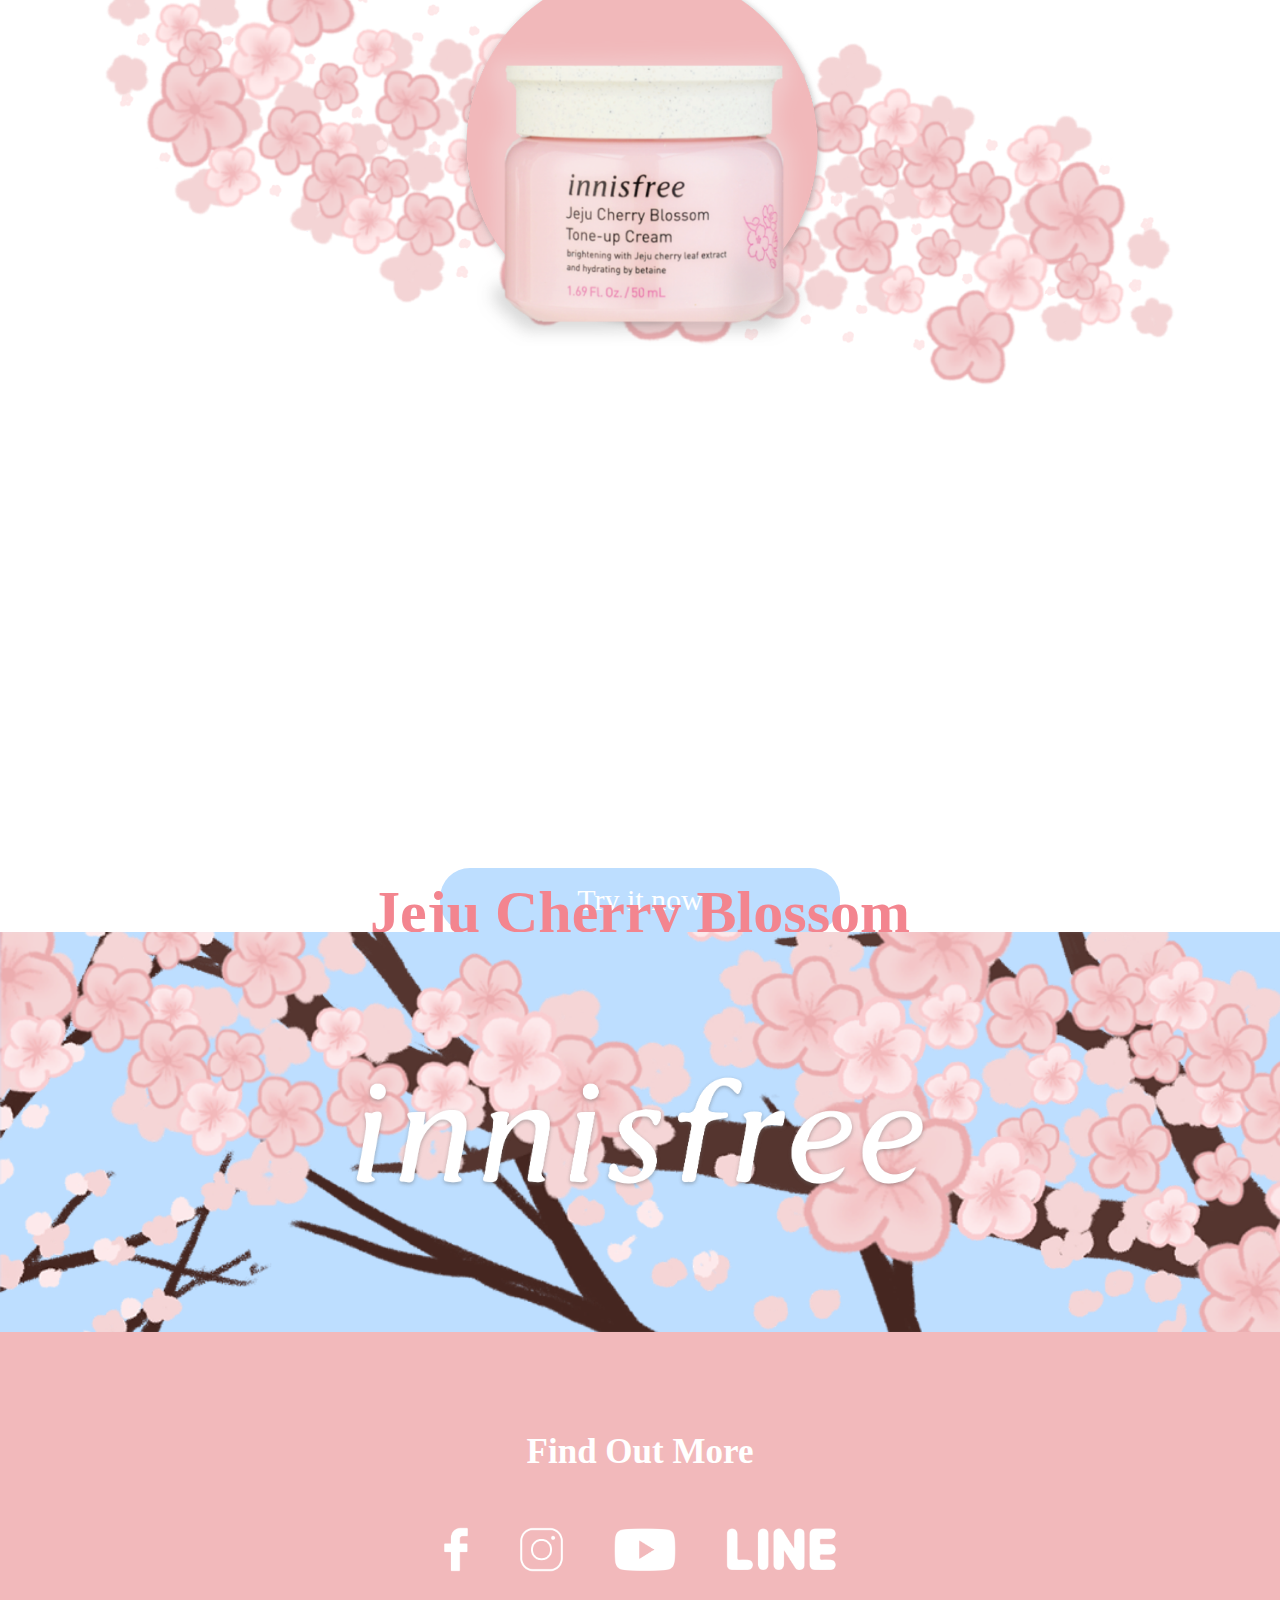
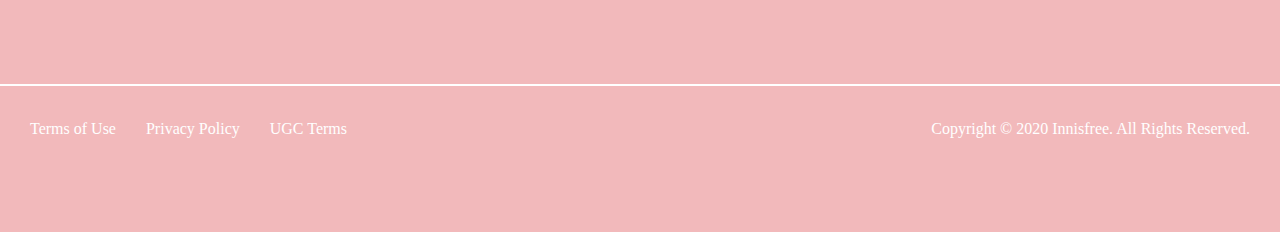
==== commit 7c99c8eb: "update" ====
--- a/index.html
+++ b/index.html
@@ -3,323 +3,399 @@
 
 <head>
     <title>Innisfree</title>
-    <link rel="stylesheet" type="text/css" href="assets/css/web-innisfree-style.css">
+    <link rel="stylesheet" type="text/css" href="assets/css/web-innisfree-style1.css">
 </head>
 
 <body>
-    <header>
-        <div id="header-wrapper">
-            <nav id="nav-menu">
-                <ul id="menu">
-                    <li>
-                        <a href="#home">Product</a>
-                    </li>
-                    <li>
-                        <a href="#">About Us</a>
-                    </li>
-                    <li>
-                        <a href="#">Contact</a>
-                    </li>
-                </ul>
-            </nav>
-            <a href="#" id="link-logo">
-                <img src="assets/images/innisfree-logo.png" id="logo" />
-            </a>
-            <button id="btn-try">Try it Now</button>
-        </div>
-    </header>
-    <main>
-        <section id="home">
-            <div id="home-wrapper">
-                <!-- Pohon Kiri -->
-                <img src="assets/images/pohon-kiri.png" id="pohon-kiri">
-                <!-- Pohon Kanan -->
-                <img src="assets/images/pohon-kanan.png" id="pohon-kanan">
-                <!-- Content -->
-                <div id="home-content-wrapper">
-                    <!-- Product Title -->
-                    <h1 id="home-content-title">Cherry Blossom</h1>
-                    <!-- Product Detail -->
-                    <h3 id="home-content-detail">Jeju Cherry Blossom Tone Up Cream 50ml</h3>
-                    <!-- Description -->
-                    <p id="home-content-description">A lightweight cream formulated with Jeju Cherry Blossom leaf extracts and naturally-derived Betaine which leaves you with a natural, glowing finish after application.</p>
-                </div>
-                <!-- product image -->
-                <img src="assets/images/tangan-+-product.png" id="produk-dan-tangan">
-            </div>
-            </div>
-        </section>
-        <div class='spacer-300'></div>
-        <section id="ingredients">
-            <img src='assets/images/pohon-bunga.png' id='ingredients-image-background' />
-            <div id="ingredients-wrapper">
-                <!-- Content -->
-                <div id="ingredients-content-wrapper">
-                    <!-- Ingredients Title -->
-                    <div id="ingredients-content-title-wrapper">
-                        <h1 id="ingredents-content-title">Ingredients<br/>Story</h1>
-                        <!-- Bunga -->
-                        <img src="assets/images/bunga-kelopak.png" id="kelopak-bunga">
-                    </div>
-                    <div id="ingredients-slider">
-                        <div id="ingredients-slider-item-wrapper">
-                            <div class="slider-item active">
-                                <!-- Video -->
-                                <video controls id="video-ingredients">
-                                    <source src="assets/video/innisfree%20Jeju%20Cherry%20Blossom%20Ingredient%20Story.mp4" type="video/mp4">
-                                </video>
+<header>
+    <div id="header-wrapper">
+        <nav id="nav-menu">
+            <div id='mobile-menu'>
+                <a href='#' id='hamburger-menu'>
+                    <img src='assets/images/texture-jpg.png'/>
+                </a>
+                <div id='mobile-menu-container'>
+                    <h3>Product</h3>
+                    <a href='#ingredients'>Ingredients</a>
+                    <a href='#product-details'>Product Details</a>
+
+                    <h3>About us</h3>
+                    <a href='#ingredients'>Ingredients</a>
+                    <a href='#product-details'>Product Details</a>
+                </div>
+            </div>
+            <ul id="menu">
+                <li>
+                    <a href="#">Product</a>
+                    <div class='child-menu-container'>
+                        <ul>
+                            <li><a href='#ingredients'>Ingredients</a></li>
+                            <li><a href='#product-details'>Product Details</a></li>
+                        </ul>
+                    </div>
+                </li>
+                <li>
+                    <a href="#awards">About Us</a>
+                    <div class='child-menu-container'>
+                        <ul>
+                            <li><a href='#ingredients'>Ingredients</a></li>
+                            <li><a href='#product-details'>Product Details</a></li>
+                        </ul>
+                    </div>
+                </li>
+                <li>
+                    <a href="#contact">Contact</a>
+                    <div class='child-menu-container'>
+                        <ul>
+                            <li><a href='#ingredients'>Ingredients</a></li>
+                            <li><a href='#product-details'>Product Details</a></li>
+                        </ul>
+                    </div>
+                </li>
+            </ul>
+        </nav>
+        <a href="#home" id="link-logo">
+            <img src="assets/images/innisfree-logo.png" id="logo"/>
+        </a>
+        <button id="btn-try">Try it Now</button>
+    </div>
+</header>
+<main>
+    <section id="home">
+        <div id="home-wrapper">
+            <!-- Pohon Kiri -->
+            <img src="assets/images/pohon-kiri.png" id="pohon-kiri">
+            <!-- Pohon Kanan -->
+            <img src="assets/images/pohon-kanan.png" id="pohon-kanan">
+            <!-- Content -->
+            <div id="home-content-wrapper">
+                <!-- Product Title -->
+                <h1 id="home-content-title">Cherry Blossom</h1>
+                <!-- Product Detail -->
+                <h3 id="home-content-detail">Jeju Cherry Blossom Tone Up Cream 50ml</h3>
+                <!-- Description -->
+                <p id="home-content-description">A lightweight cream formulated with Jeju Cherry Blossom leaf extracts
+                    and naturally-derived Betaine which leaves you with a natural, glowing finish after application.</p>
+            </div>
+            <!-- product image -->
+            <img src="assets/images/tangan-+-product.png" id="produk-dan-tangan">
+        </div>
+        </div>
+    </section>
+    <div class='spacer-300'></div>
+    <section id="ingredients">
+        <img src='assets/images/pohon-bunga.png' id='ingredients-image-background'/>
+        <div id="ingredients-wrapper">
+            <!-- Content -->
+            <div id="ingredients-content-wrapper">
+                <!-- Ingredients Title -->
+                <div id="ingredients-content-title-wrapper">
+                    <h1 id="ingredents-content-title">Ingredients Story</h1>
+                    <!-- Bunga -->
+                    <img src="assets/images/bunga-kelopak.png" id="kelopak-bunga">
+                </div>
+                <div id="ingredients-slider">
+                    <div id="ingredients-slider-item-wrapper">
+                        <div class="slider-item active">
+                            <!-- Video -->
+                            <video controls id="video-ingredients">
+                                <source src="assets/video/innisfree%20Jeju%20Cherry%20Blossom%20Ingredient%20Story.mp4"
+                                        type="video/mp4">
+                            </video>
+                        </div>
+                        <div class="slider-item">
+                            <!-- ingredients description -->
+                            <p id="ingredients-content-description-title">Cherry Blossom</p>
+                            <p id="ingredents-content-description">In mid-March, Jeju Cherry Blossoms announce the
+                                arrival of spring by decorating the streets of Jeju with its flowers.
+                                <br><br>Jeju Cherry Blossoms leaves are responsibly sourced from the island of Jeju,
+                                South Korea. Leaves are harvested and dried, after which they are aged for three weeks
+                                in lava seawater at an optimal temperature of 3.9°C.
+                                <br><br>To capture full benefits, the leaves are dried again. After removing sea salts,
+                                leaves are finally squeezed for a potent extract that helps boosts skin radiance for a
+                                glowing, clear complexion.</p>
+                        </div>
+                    </div>
+                    <div id="ingredients-slider-indicator-wrapper">
+                        <a href='#' class="ingredients-slider-indicator active"></a>
+                        <a href='#' class="ingredients-slider-indicator"></a>
+                    </div>
+                </div>
+            </div>
+        </div>
+    </section>
+    <section id="Product-details">
+        <div id='product-gradient-background'></div>
+        <div id="Product-details-wrapper">
+            <!-- Product -->
+            <div id="product-details-content-wrapper">
+                <!-- product details Title -->
+                <h1 id='product-details-content-title'>Product Details</h1>
+                <div id="product-details-slider">
+                    <div id="Product-details-slider-item-wrapper">
+                        <div class="product-slider-item active">
+                            <!-- Icon -->
+                            <img src="assets/images/icon-details1.png">
+                            <!-- product details description -->
+                            <div class='description'>
+                                <b>Brightening effect of Jeju cherry blossom leaves</b>
+                                <p>Formulated with Jeju Cherry Blossom leaf extract and has an instant
+                                    brightening effect for a bright and vibrant complexion.</p>
                             </div>
-                            <div class="slider-item">
-                                <!-- ingredients description -->
-                                <p id="ingredents-content-description">Lorem Ipsum</p>
+                        </div>
+                        <div class="product-slider-item">
+                            <!-- Icon -->
+                            <img src="assets/images/icon-details2.png">
+                            <!-- product details description -->
+                            <div class='description'>
+                                <b>Brightening effect of Jeju cherry blossom leaves</b>
+                                <p>Formulated with Jeju Cherry Blossom leaf extract and has an instant
+                                    brightening effect for a bright and vibrant complexion.</p>
                             </div>
                         </div>
-                        <div id="ingredients-slider-indicator-wrapper">
-                            <a href='#' class="ingredients-slider-indicator active"></a>
-                            <a href='#' class="ingredients-slider-indicator"></a>
-                        </div>
-                    </div>
-                </div>
-            </div>
-        </section>
-<!--        <section id="Product-details">-->
-<!--            <div id="Product-details-wrapper">-->
-<!--                &lt;!&ndash; Product &ndash;&gt;-->
-<!--                <img src="assets/images/product-dan-bunga.png" id="product-dan-bunga">-->
-<!--                    <div id="product-details-slider">-->
-<!--                        <div id="Product-details-slider-item-wrapper">-->
-<!--                    <div class="slider-item1">-->
-<!--                        &lt;!&ndash; Icon &ndash;&gt;-->
-<!--                        <img src="assets/images/icon-details1.png" id="icon-details1">-->
-<!--                        &lt;!&ndash; Content &ndash;&gt;-->
-<!--                         &lt;!&ndash; product details Title &ndash;&gt;-->
-<!--                        <h1 id="product-details-content-title">Product Details</h1>-->
-<!--                        &lt;!&ndash; product details description &ndash;&gt;-->
-<!--                        <p id="product-details-content-description">Brightening effect of Jeju cherry blossom leaves<br><br>Formulated with Jeju Cherry Blossom leaf extract and has an instant brightening effect for a bright and vibrant complexion.</p>-->
-<!--                        <div id="product-details-slider-indicator-wrapper">-->
-<!--                            <div class="product-details-slider-indicator"></div>-->
-<!--                            <div class="product-details-slider-indicator"></div>-->
-<!--                        </div>-->
-<!--                    </div>-->
-<!--                     </div>-->
-<!--                    </div>-->
-<!--                </div>-->
-<!--            </div>-->
-<!--                    </div>-->
-<!--                </div>-->
-<!--            </div>-->
-<!--        </section>-->
-<!--        <section id="how-to-use">-->
-<!--            <div id="how-to-use-wrapper">-->
-<!--                &lt;!&ndash; box &ndash;&gt;-->
-<!--                <img src="assets/images/box-how-to-use.png" id="box-how-to-use">-->
-<!--                &lt;!&ndash; foto &ndash;&gt;-->
-<!--                <img src="assets/images/tutorial-1.png" id="tutorial-how-to-use-1">-->
-<!--                &lt;!&ndash; icon &ndash;&gt;-->
-<!--                <div id="icon-how-to-use-wrapper">-->
-<!--                    &lt;!&ndash; icon arrow kiri &ndash;&gt;-->
-<!--                    <img src="assets/images/arrow-how-to-kiri.png" id="arrow-kiri-how-to-use">-->
-<!--                    &lt;!&ndash; icon arrow kanan &ndash;&gt;-->
-<!--                    <img src="assets/images/arrow-how-to-kanan.png" id="arrow-kanan-how-to-use">-->
-<!--                </div>-->
-<!--                &lt;!&ndash; bunga depan kiri &ndash;&gt;-->
-<!--                <img src="assets/images/bunga-depan-kiri.png" id="bunga-depan-kiri">-->
-<!--                &lt;!&ndash; bunga depan kanan &ndash;&gt;-->
-<!--                <img src="assets/images/bunga-depan-kanan.png" id="bunga-depan-kanan">-->
-<!--                &lt;!&ndash; content &ndash;&gt;-->
-<!--                <div id="how-to-use-content-wrapper">-->
-<!--                    &lt;!&ndash; how to use Title &ndash;&gt;-->
-<!--                    <h1 id="how-to-use-content-title">How to Use</h1>-->
-<!--                    &lt;!&ndash; how to use Detail &ndash;&gt;-->
-<!--                    <h3 id="how-to-use-detail">Direction</h3>-->
-<!--                    &lt;!&ndash; how to use description &ndash;&gt;-->
-<!--                    <p id="how-to-use-content-description">Apply cream on the face and neck as the last step of skincare routine. Let it absorb and apply a thin layer for a brighter, added tone-up effect.</p>-->
-<!--                </div>-->
-<!--            </div>-->
-<!--        </section>-->
-<!--        <section id="texture">-->
-<!--            <div id="texture-wrapper">-->
-<!--                &lt;!&ndash; box background &ndash;&gt;-->
-<!--                <img src="assets/images/background-texture.jpg" id="background-texture">-->
-<!--                &lt;!&ndash; texture &ndash;&gt;-->
-<!--                <img src="assets/images/texture-jpg.png" id="texture-jpg">-->
-<!--                &lt;!&ndash; Content &ndash;&gt;-->
-<!--                <div id="texture-content-wrapper">-->
-<!--                    &lt;!&ndash; Texture Title &ndash;&gt;-->
-<!--                    <h1 id="texture-title">Texture</h1>-->
-<!--                    &lt;!&ndash; Texture description &ndash;&gt;-->
-<!--                    <p id="texture-description">Moisturizing and tone brightening cream without dryness or flaking. The moist, watery texture fits the skin smoothly without dryness, to brighten and moisturize the dull complexion naturally.</p>-->
-<!--                </div>-->
-<!--            </div>-->
-<!--        </section>-->
-<!--        <section id="how-to-use">-->
-<!--            <div id="how-to-use-wrapper">-->
-<!--                &lt;!&ndash; box &ndash;&gt;-->
-<!--                <img src="assets/images/box-how-to-use.png" id="box-how-to-use">-->
-<!--                &lt;!&ndash; foto &ndash;&gt;-->
-<!--                <img src="assets/images/tutorial-1.png" id="tutorial-how-to-use-1">-->
-<!--                &lt;!&ndash; icon &ndash;&gt;-->
-<!--                <div id="icon-how-to-use-wrapper">-->
-<!--                    &lt;!&ndash; icon arrow kiri &ndash;&gt;-->
-<!--                    <img src="assets/images/arrow-how-to-kiri.png" id="arrow-kiri-how-to-use">-->
-<!--                    &lt;!&ndash; icon arrow kanan &ndash;&gt;-->
-<!--                    <img src="assets/images/arrow-how-to-kanan.png" id="arrow-kanan-how-to-use">-->
-<!--                </div>-->
-<!--                &lt;!&ndash; bunga depan kiri &ndash;&gt;-->
-<!--                <img src="assets/images/bunga-depan-kiri.png" id="bunga-depan-kiri">-->
-<!--                &lt;!&ndash; bunga depan kanan &ndash;&gt;-->
-<!--                <img src="How-to-Use/IMG/bunga-depan-kanan.png" id="bunga-depan-kanan">-->
-<!--                &lt;!&ndash; content &ndash;&gt;-->
-<!--                <div id="how-to-use-content-wrapper">-->
-<!--                    &lt;!&ndash; how to use Title &ndash;&gt;-->
-<!--                    <h1 id="how-to-use-content-title">How to Use</h1>-->
-<!--                    &lt;!&ndash; how to use Detail &ndash;&gt;-->
-<!--                    <h3 id="how-to-use-detail">Direction</h3>-->
-<!--                    &lt;!&ndash; how to use description &ndash;&gt;-->
-<!--                    <p id="how-to-use-content-description">Apply cream on the face and neck as the last step of skincare routine. Let it absorb and apply a thin layer for a brighter, added tone-up effect.</p>-->
-<!--                </div>-->
-<!--            </div>-->
-<!--        </section>-->
-<!--        <section id="awards">-->
-<!--            <div id="awards-wrapper">-->
-<!--                &lt;!&ndash; icon awards &ndash;&gt;-->
-<!--                <div id="icon-awards-wrapper">-->
-<!--                    &lt;!&ndash; icon awards 1 &ndash;&gt;-->
-<!--                    <img src="assets/images/icon1.png" id="icon-awards1">-->
-<!--                    &lt;!&ndash; icon awards 2 &ndash;&gt;-->
-<!--                    <img src="assets/images/icon2.png" id="icon-awards2">-->
-<!--                    &lt;!&ndash; icon awards 3 &ndash;&gt;-->
-<!--                    <img src="assets/images/icon3.png" id="icon-awards3">-->
-<!--                    &lt;!&ndash; icon awards 4 &ndash;&gt;-->
-<!--                    <img src="assets/images/icon4.png" id="icon-awards4">-->
-<!--                    &lt;!&ndash; icon awards 5 &ndash;&gt;-->
-<!--                    <img src="assets/images/icon5.png" id="icon-awards5">-->
-<!--                </div>-->
-<!--                &lt;!&ndash; line &ndash;&gt;-->
-<!--                <img src="assets/images/line.jpg" id="awards-line">-->
-<!--                &lt;!&ndash; shining &ndash;&gt;-->
-<!--                <img src="assets/images/shining-kiri.png" id="shining-kiri">-->
-<!--                <img src="assets/images/shining-kanan.png" id="shining-kanan">-->
-<!--                &lt;!&ndash; title &ndash;&gt;-->
-<!--                <div id="awards-content-wrapper">-->
-<!--                    &lt;!&ndash; awards Title &ndash;&gt;-->
-<!--                    <h1 id="awards-content-title">Awards</h1>-->
-<!--                    <p id="awards-content-details">Based on industry recognized awards</p>-->
-<!--                </div>-->
-<!--                &lt;!&ndash; content &ndash;&gt;-->
-<!--                <div id="awards-content-description-wrapper">-->
-<!--                    &lt;!&ndash; awards description title &ndash;&gt;-->
-<!--                    <h4 id="awards-content-description-title1">Cosmopolitan</h4>-->
-<!--                    <h4 id="awards-content-description-title2">2019 2H UNPA Beauty Review Winners</h4>-->
-<!--                    <h4 id="awards-content-description-title3">Hwahae 2019</h4>-->
-<!--                    <h4 id="awards-content-description-title4">Hwahae 2019 Beauty Awards</h4>-->
-<!--                    <h4 id="awards-content-description-title5">Powder Room 2019</h4>-->
-<!--                    &lt;!&ndash; awards description &ndash;&gt;-->
-<!--                    <p id="awards-content-description1">Best Skincare Brand No. 1</p>-->
-<!--                    <p id="awards-content-description2">Winner of the Tone-up Cream category</p>-->
-<!--                    <p id="awards-content-description3">No. 2 in the Tone-up Cream category</p>-->
-<!--                    <p id="awards-content-description4">Best New Product No. 1 Tone-up Cream</p>-->
-<!--                    <p id="awards-content-description5">April 2019 Hit Item</p>-->
-<!--                </div>-->
-<!--            </div>-->
-<!--        </section>-->
-<!--        <section id="reviews">-->
-<!--            <div id="reviews-wrapper">-->
-<!--                &lt;!&ndash; background &ndash;&gt;-->
-<!--                <img src="assets/images/review-background.jpg" id="review-background">-->
-<!--                &lt;!&ndash; box reviews &ndash;&gt;-->
-<!--                <img src="assets/images/review-box-background.png" id="review-box-background">-->
-<!--                &lt;!&ndash; reviews title &ndash;&gt;-->
-<!--                <h1 id="reviews-title">Reviews</h1>-->
-<!--                &lt;!&ndash; review arrow &ndash;&gt;-->
-<!--                <div id="review-arrow-wrapper">-->
-<!--                    &lt;!&ndash; review arrow kiri &ndash;&gt;-->
-<!--                    <img src="assets/images/review-arrow-kiri.png" id="review-arrow-kiri">-->
-<!--                    &lt;!&ndash; review arrow kanan &ndash;&gt;-->
-<!--                    <img src="assets/images/review-arrow-kanan.png" id="review-arrow-kanan">-->
-<!--                </div>-->
-<!--                &lt;!&ndash; line &ndash;&gt;-->
-<!--                <div id="review-line-wrapper">-->
-<!--                    &lt;!&ndash; line1 &ndash;&gt;-->
-<!--                    <img src="assets/images/review-line.jpg" id="review-line1">-->
-<!--                    &lt;!&ndash; line2 &ndash;&gt;-->
-<!--                    <img src="assets/images/review-line.jpg" id="review-line2">-->
-<!--                </div>-->
-<!--                &lt;!&ndash; profile photo1 &ndash;&gt;-->
-<!--                <img src="assets/images/foto-review1.png" id="foto-review1">-->
-<!--                &lt;!&ndash; profile content1&ndash;&gt;-->
-<!--                <div id="reviews-profile-content-wrapper">-->
-<!--                    &lt;!&ndash; profile name &ndash;&gt;-->
-<!--                    <p id="reviews-profile-name">Eva.T</p>-->
-<!--                    &lt;!&ndash; profile description &ndash;&gt;-->
-<!--                    <p id="reviews-profile-description">Jenis kulit : Berminyak<br>Umur : 19~24</p>-->
-<!--                </div>-->
-<!--                &lt;!&ndash; rating1 &ndash;&gt;-->
-<!--                <img src="assets/images/leaf-review5.png" id="leaf-review5">-->
-<!--                &lt;!&ndash; reviews content &ndash;&gt;-->
-<!--                <div id="reviews-content-wrapper">-->
-<!--                    &lt;!&ndash; reviews content date &ndash;&gt;-->
-<!--                    <h3 id="reviews-content-date">Jun 27,2020</h3>-->
-<!--                    &lt;!&ndash; reviews description &ndash;&gt;-->
-<!--                    <p id="reviews-content-description">Nice brightening cream<br><br>Works great as a day brighting cream and can use over ur make up as well. Note dont use as a night skin care. Check out my YouTube channel for the Jeju Cherry Blossom Product line review.</p>-->
-<!--                </div>-->
-<!--                &lt;!&ndash; reviews recommendation &ndash;&gt;-->
-<!--                <p id="reviews-recommendation"><b>Eva. T</b> recommends this product!</p>-->
-<!--            </div>-->
-<!--        </section>-->
-<!--        <section id="how-to-use">-->
-<!--            <div id="how-to-use-wrapper">-->
-<!--                &lt;!&ndash; bunga try it now &ndash;&gt;-->
-<!--                <img src="assets/images/bunga-try-it-now.png" id="bunga-tryitnow">-->
-<!--                &lt;!&ndash; product try it now &ndash;&gt;-->
-<!--                <img src="assets/images/try-it-now-product.png" id="product-tryitnow">-->
-<!--                &lt;!&ndash; content try it now &ndash;&gt;-->
-<!--                <div id="content-tryitnow-wrapper">-->
-<!--                    &lt;!&ndash; tryitnow Title &ndash;&gt;-->
-<!--                    <h1 id="tryitnow-content-title">Jeju Cherry Blossom</h1>-->
-<!--                    &lt;!&ndash; tryitnow Detail &ndash;&gt;-->
-<!--                    <p id="tryitnow-content-detail">Tone Up Cream 50ml</p>-->
-<!--                    &lt;!&ndash; tryitnow Description &ndash;&gt;-->
-<!--                    <h3 id="tryitnow-content-description">try it now</h3>-->
-<!--                </div>-->
-<!--            </div>-->
-<!--        </section>-->
-<!--        <section id="contact">-->
-<!--            <div id="contact-wrapper">-->
-<!--                &lt;!&ndash; background contact &ndash;&gt;-->
-<!--                <img src="assets/images/box-background-bunga.jpg" id="box-background-bunga">-->
-<!--                &lt;!&ndash; bunga contact &ndash;&gt;-->
-<!--                <img src="assets/images/bunga-background-contact.png" id="bunga-background-contact">-->
-<!--                &lt;!&ndash; logo innisfree contact &ndash;&gt;-->
-<!--                <img src="assets/images/logo-innisfree-contact.png" id="logo-innisfree-contact">-->
-<!--                &lt;!&ndash; box contact &ndash;&gt;-->
-<!--                <img src="assets/images/box-background-contact.jpg" id="box-background-contact">-->
-<!--                &lt;!&ndash; contact line &ndash;&gt;-->
-<!--                <img src="assets/images/contact-line.jpg" id="contact-line">-->
-<!--                &lt;!&ndash; contact content title &ndash;&gt;-->
-<!--                <h1 id="contact-content-title">Find Out More</h1>-->
-<!--                &lt;!&ndash; contact icon wrapper &ndash;&gt;-->
-<!--                <div id="content-tryitnow-wrapper">-->
-<!--                    &lt;!&ndash; icon facebook &ndash;&gt;-->
-<!--                    <img src="assets/images/icon-facebook.png" id="icon-facebook">-->
-<!--                    &lt;!&ndash; icon instagram &ndash;&gt;-->
-<!--                    <img src="assets/images/icon-instagram.png" id="icon-instagram">-->
-<!--                    &lt;!&ndash; icon youtube &ndash;&gt;-->
-<!--                    <img src="assets/images/icon-youtube.png" id="icon-youtube">-->
-<!--                    &lt;!&ndash; icon line &ndash;&gt;-->
-<!--                    <img src="assets/images/icon-line.png" id="icon-line">-->
-<!--                </div>-->
-<!--                &lt;!&ndash; contact content details &ndash;&gt;-->
-<!--                <p id="contact-content-details1">Terms of Use</p>-->
-<!--                <p id="contact-content-details2">Privacy Policy</p>-->
-<!--                <p id="contact-content-details3">UGC Terms</p>-->
-<!--                <p id="contact-content-details4">Copyright © 2020 Innisfree. All Rights Reserved.</p>-->
-<!--            </div>-->
-<!--        </section>-->
-
-    </main>
-    <script src='https://code.jquery.com/jquery-3.5.1.min.js'></script>
-    <script src='assets/js/script.js'></script>
+                        <div class="product-slider-item">
+                            <!-- Icon -->
+                            <img src="assets/images/icon-details3.png">
+                            <!-- product details description -->
+                            <div class='description'>
+                                <b>Brightening effect of Jeju cherry blossom leaves</b>
+                                <p>Formulated with Jeju Cherry Blossom leaf extract and has an instant
+                                    brightening effect for a bright and vibrant complexion.</p>
+                            </div>
+                        </div>
+                    </div>
+                    <div id="product-details-slider-indicator-wrapper">
+                        <a href='#' class="product-slider-indicator active"></a>
+                        <a href='#' class="product-slider-indicator"></a>
+                        <a href='#' class="product-slider-indicator"></a>
+                    </div>
+                </div>
+            </div>
+
+            <div>
+                <img src="assets/images/product-dan-bunga.png">
+            </div>
+
+        </div>
+        </div>
+    </section>
+    <section id="how-to-use">
+        <div id="how-to-use-wrapper">
+            <!-- content -->
+            <div id="how-to-use-content-wrapper">
+                <div id="how-to-use-content-title-wrapper">
+                    <!-- how to use Title -->
+                    <h1 id="how-to-use-content-title">How to Use</h1>
+                    <div id="how-to-use-details-slider">
+                        <div id="how-to-use-slider-item-wrapper">
+                            <div class="how-to-use-item active">
+                                <!-- foto -->
+                                <img src="assets/images/tutorial-1.png" id="tutorial-how-to-use-1">
+                                <!-- how to use Detail -->
+                                <h3 id="how-to-use-detail">Direction</h3>
+                                <!-- how to use description -->
+                                <p id="how-to-use-content-description">Apply cream on the face and neck as the last step
+                                    of skincare routine. Let it absorb and apply a thin layer for a brighter, added
+                                    tone-up effect.</p>
+                            </div>
+                        </div>
+                    </div>
+                    <div class="how-to-use-slider-item">
+                        <img src="assets/images/tutorial-1.png" id="tutorial-how-to-use-2">
+                        <!-- how to use Detail -->
+                        <h3 id="how-to-use-detail2">Direction</h3>
+                        <!-- how to use description -->
+                        <p id="how-to-use-content-description2">Apply cream on the face and neck as the last step of
+                            skincare routine. Let it absorb and apply a thin layer for a brighter, added tone-up
+                            effect.</p>
+                    </div>
+                    <div id="how-to-use-details-slider-indicator-wrapper">
+                        <!-- icon arrow kiri -->
+                        <img src="assets/images/arrow-how-to-kiri.png" id="arrow-kiri-how-to-use">
+                        <!-- icon arrow kanan -->
+                        <img src="assets/images/arrow-how-to-kanan.png" id="arrow-kanan-how-to-use">
+                    </div>
+                </div>
+            </div>
+            <!-- bunga depan kiri -->
+            <img src="assets/images/bunga-depan-kiri.png" id="bunga-depan-kiri">
+            <!-- bunga depan kanan -->
+            <img src="assets/images/bunga-depan-kanan.png" id="bunga-depan-kanan">
+        </div>
+    </section>
+    <section id="texture">
+        <div id="texture-wrapper">
+            <!-- texture -->
+            <img src="assets/images/texture-jpg.png" id="texture-jpg">
+            <!-- Content -->
+            <div id="texture-content-wrapper">
+                <!-- Texture Title -->
+                <h1 id="texture-title">Texture</h1>
+                <!-- Texture description -->
+                <p id="texture-description">Moisturizing and tone brightening cream without dryness or flaking. The
+                    moist, watery texture fits the skin smoothly without dryness, to brighten and moisturize the dull
+                    complexion naturally.</p>
+            </div>
+        </div>
+    </section>
+    <section id="awards">
+        <div id="awards-wrapper">
+            <div id="awards-content-title-wrapper">
+                <!-- shining -->
+                <img src="assets/images/shining-kiri.png" id="shining-kiri">
+                <img src="assets/images/shining-kanan.png" id="shining-kanan">
+                <!-- title -->
+                <!-- awards Title -->
+                <h1 id="awards-content-title-details">Awards</h1>
+                <hr width="23%" align=center>
+                <p id="awards-content-title-description">Based on industry recognized awards</p>
+            </div>
+            <!-- icon awards -->
+            <div id="awards-item-wrapper">
+                <div class="awards-item">
+                    <img src="assets/images/icon1.png">
+                    <h4>Cosmopolitan</h4>
+                    <p>Best Skincare Brand No. 1</p>
+                </div>
+                <div class="awards-item">
+                    <img src="assets/images/icon2.png">
+                    <h4>2019 2H UNPA Beauty Review Winners</h4>
+                    <p>Winner of the Tone-up Cream category</p>
+                </div>
+                <div class="awards-item">
+                    <img src="assets/images/icon3.png">
+                    <h4>Hwahae 2019</h4>
+                    <p>No. 2 in the Tone-up Cream category</p>
+                </div>
+                <div class="awards-item">
+                    <img src="assets/images/icon4.png">
+                    <h4>Hwahae 2019 Beauty Awards</h4>
+                    <p>Best New Product No. 1 Tone-up Cream</p>
+                </div>
+                <div class="awards-item">
+                    <img src="assets/images/icon5.png">
+                    <h4>Powder Room 2019</h4>
+                    <p>April 2019 Hit Item</p>
+                </div>
+            </div>
+        </div>
+        </div>
+    </section>
+    <section id="reviews">
+        <div id="reviews-wrapper">
+            <!-- reviews content -->
+            <div id="reviews-content-wrapper">
+                <!-- reviews title -->
+                <div id="reviews-content-title-wrapper">
+                    <h1 id="reviews-title">Reviews</h1>
+                    <div id="reviews-slider">
+                        <div id="reviews-slider-item-wrapper">
+                            <div class="reviews-item active">
+                                <div id="reviews-profile-wrapper1">
+                                    <!-- profile photo1 -->
+                                    <img src="assets/images/foto-review1.png" id="foto-review1">
+                                    <!-- profile name -->
+                                    <p id="reviews-profile-name1">Eva.T</p>
+                                    <!-- profile description -->
+                                    <p id="reviews-profile-description1">Jenis kulit : Berminyak<br>Umur : 19~24</p>
+                                    <!-- rating1 -->
+                                </div>
+                                <div id="reviews-comment-wrapper1">
+                                    <img src="assets/images/leaf-review5.png" id="leaf-review5">
+                                    <!-- reviews content date -->
+                                    <h3 id="reviews-content-date1">Jun 27,2020</h3>
+                                    <!-- reviews description -->
+                                    <p id="reviews-content-description1">Nice brightening cream<br><br>Works great as a
+                                        day brighting cream and can use over ur make up as well. Note dont use as a
+                                        night skin care. Check out my YouTube channel for the Jeju Cherry Blossom
+                                        Product line review.</p>
+                                </div>
+                                <!-- reviews recommendation -->
+                                <p id="reviews-recommendation1"><b>Eva. T</b> recommends this product!</p>
+                            </div>
+                        </div>
+                    </div>
+                    <div class="reviews-slider-item">
+                        <!-- review arrow -->
+                        <div id="reviews-slider-indicator-wrapper">
+                            <!-- review arrow kiri -->
+                            <img src="assets/images/review-arrow-kiri.png" id="review-arrow-kiri">
+                            <!-- review arrow kanan -->
+                            <img src="assets/images/review-arrow-kanan.png" id="review-arrow-kanan">
+                        </div>
+                    </div>
+                </div>
+            </div>
+        </div>
+    </section>
+    <section id="try-it-now">
+        <div id="try-it-now-wrapper">
+            <div id="try-it-now-image">
+                <!-- logo product try it now -->
+                <img src="assets/images/try-it-now-product.png">
+            </div>
+            <!-- content try it now -->
+            <div id="tryitnow-content-wrapper">
+                <!-- tryitnow Title -->
+                <h1 id="tryitnow-content-title">Jeju Cherry Blossom</h1>
+                <!-- tryitnow Detail -->
+                <p id="tryitnow-content-detail">Tone Up Cream 50ml</p>
+                <!-- tryitnow Description -->
+                <!--                <h3 id="tryitnow-content-description">try it now</h3>-->
+                <a href='#' id='tryitnow-content-action'>Try it now</a>
+            </div>
+        </div>
+    </section>
+    <section id="contact">
+        <div id="contact-wrapper">
+            <div id="contact-image">
+                <!-- logo innisfree contact -->
+                <img src="assets/images/logo-innisfree-contact.png">
+            </div>
+            <div id="contact-content-wrapper">
+                <div id="contact-content-title-wrapper">
+                    <!-- contact content title -->
+                    <h1 id="contact-content-title">Find Out More</h1>
+                    <!-- contact icon wrapper -->
+                    <div id="contact-icon-wrapper">
+                        <!-- icon facebook -->
+                        <a href='#'>
+                            <img src="assets/images/icon-facebook.png" class='contact-icon'>
+                        </a>
+                        <!-- icon instagram -->
+                        <a href='#'>
+                            <img src="assets/images/icon-instagram.png" class='contact-icon'>
+                        </a>
+                        <!-- icon youtube -->
+                        <a href='#'>
+                            <img src="assets/images/icon-youtube.png" class='contact-icon'>
+                        </a>
+                        <!-- icon line -->
+                        <a href='#'>
+                            <img src="assets/images/icon-line.png" class='contact-icon'>
+                        </a>
+                    </div>
+                </div>
+                <div id="contact-content-details-wrapper">
+                    <!-- contact content details -->
+                    <hr style='width: 100%;'/>
+                    <div class='footer-wrapper'>
+                        <div class='links'>
+                            <a href='#'>Terms of Use</a>
+                            <a href='#'>Privacy Policy</a>
+                            <a href='#'>UGC Terms</a>
+                        </div>
+                        <div>
+                            <p>Copyright © 2020 Innisfree. All Rights Reserved.</p>
+                        </div>
+                    </div>
+                </div>
+            </div>
+        </div>
+    </section>
+</main>
+<script src='https://code.jquery.com/jquery-3.5.1.min.js'></script>
+<script src='assets/js/script.js'></script>
 </body>
 
 </html>
--- a/assets/css/web-innisfree-style1.css
+++ b/assets/css/web-innisfree-style1.css
@@ -0,0 +1,4386 @@
+html {
+    scroll-behavior: smooth;
+}
+
+body {
+    margin: 0;
+    font-family: futura;
+}
+
+header {
+    position: absolute;
+    width: 100%;
+    height: 60px;
+    top: 0;
+    left: 0;
+    z-index: 100;
+    background: white;
+    -webkit-box-shadow: 2px 6px 15px -3px rgba(0, 0, 0, 0.25);
+    box-shadow: 2px 6px 15px -3px rgba(0, 0, 0, 0.25);
+}
+
+#header-wrapper {
+    display: flex;
+    justify-content: space-between;
+    align-items: center;
+    padding: 10px 30px;
+
+}
+
+#link-logo {
+    position: absolute;
+    left: 50%;
+    margin-left: -85px;
+    margin-top: -15px;
+}
+
+.logo {
+    width: 170px;
+    height: 34px;
+    object-fit: contain;
+}
+
+#menu {
+    display: flex;
+    list-style-type: none;
+    padding-left: 0;
+    margin-top: 0;
+}
+
+#menu li {
+    padding: 10px 40px;
+}
+
+#menu li:first-child {
+    padding-left: 0;
+}
+
+#menu a,
+#mobile-menu-container a{
+    font-family: Futura, serif;
+    color: black;
+    text-decoration: none;
+}
+
+#mobile-menu-container a {
+    margin-right: 20px;
+}
+
+#mobile-menu-container h3 {
+    margin-top: 50px;
+    margin-bottom: 20px;
+}
+
+#menu a:hover,
+#mobile-menu-container a:hover {
+    font-family: Futura, serif;
+    color: #f2b8bb;
+    text-decoration: none;
+}
+
+#menu>li:hover>.child-menu-container,
+.child-menu-container:hover {
+    display: block;
+}
+
+#hamburger-menu {
+    display: block;
+    width: 30px;
+    height: 30px;
+}
+
+#hamburger-menu img {
+    width: 100%;
+}
+
+.child-menu-container {
+    display: none;
+    position: absolute;
+    width: 100%;
+    height: 60px;
+    background: white;
+    left: 0;
+    top: 48px;
+    -webkit-box-shadow: 2px 6px 15px -3px rgba(0, 0, 0, 0.25);
+    box-shadow: 2px 6px 15px -3px rgba(0, 0, 0, 0.25);
+}
+
+.child-menu-container ul {
+    list-style-type: none;
+    display: flex;
+    padding: 10px 30px;
+}
+
+#mobile-menu{
+    display: none;
+}
+
+#mobile-menu-container {
+    position: absolute;
+    display: none;
+    background: white;
+    top: 60px;
+    left: 0;
+    width: 100%;
+    padding: 0 30px 30px 30px;
+    -webkit-box-shadow: 2px 6px 15px -3px rgba(0, 0, 0, 0.25);
+    box-shadow: 2px 6px 15px -3px rgba(0, 0, 0, 0.25);
+}
+
+#mobile-menu-container.active {
+    display:block;
+}
+
+#btn-try {
+    background-color: #f3858f;
+    padding: 10px 20px;
+    border-radius: 30px;
+    margin-top: -10px;
+    border: 0;
+    font-weight: bold;
+    color: white;
+}
+
+section {
+    width: 100%;
+    height: 100vh;
+}
+
+.spacer-300 {
+    width: 100%;
+    height: 300px;
+    background: #f2b8bb;
+}
+
+#home {
+}
+
+#home-wrapper {
+    height: 100%;
+    position: relative;
+    background: url(../images/background-2.jpg);
+    background-size: cover;
+    display: flex;
+    justify-content: center;
+}
+
+#pohon-kiri {
+    position: absolute;
+    left: 0;
+    top: 0;
+    height: 100%;
+    animation-name: pohon-kiri;
+    animation-duration: 1s;
+}
+
+#pohon-kanan {
+    position: absolute;
+    right: 0;
+    top: 0;
+    height: 100%;
+    animation-name: pohon-kanan;
+    animation-duration: 1s;
+}
+
+#produk-dan-tangan {
+    position: absolute;
+    bottom: 0;
+    width: 100%;
+    left: 50%;
+    top: 365px;
+    margin-left: -50%;
+    animation-name: produk-dan-tangan;
+    animation-duration: 1s;
+}
+
+#home-content-wrapper {
+    width: 50%;
+    margin-top: 100px;
+    position: relative;
+    z-index: 5;
+    text-align: center;
+}
+
+#home-content-title {
+    font-size: 80px;
+    color: white;
+    font-family: Newton W01 Extra Bold;
+    margin: 20px;
+}
+
+#home-content-detail {
+    font-size: 30px;
+    background-color: #f2b8bb;
+    margin: 10px;
+    margin-left: 40px;
+    margin-right: 40px;
+    border-radius: 30px;
+    padding: 15px;
+    padding-left: 10px;
+    font-family: Futura Md BT, serif;
+    color: white;
+
+}
+
+#home-content-description {
+    width: 80%;
+    margin: 20px auto;
+    font-size: 15px;
+}
+
+@keyframes pohon-kiri {
+    from {
+        left: -100%
+    }
+
+    to {
+        left: 0
+    }
+}
+
+@keyframes pohon-kanan {
+    from {
+        right: -100%
+    }
+
+    to {
+        right: 0
+    }
+}
+
+@keyframes produk-dan-tangan {
+    from {
+        bottom: -100%
+    }
+
+    to {
+        bottom: 0
+    }
+}
+
+#ingredients {
+    background: #f2b8bb;
+}
+
+#ingredients-image-background {
+    position: absolute;
+    width: 100%;
+    top: 915px;
+}
+
+#ingredients-wrapper {
+    height: 100%;
+    display: flex;
+    align-items: center;
+}
+
+#pohon-bunga {
+    position: absolute;
+    left: 0;
+    top: 742px;
+    height: 1003px;
+    width: 1440px;
+}
+
+#kelopak-bunga {
+    width: 500px;
+    position: absolute;
+    bottom: -230px;
+    left: 160px;
+}
+
+#ingredients-content-wrapper {
+    width: 90%;
+    display: flex;
+    align-items: center;
+    margin-top: 77px;
+    margin-left: -30px;
+    justify-content: flex-end;
+    position: relative;
+    z-index: 5;
+}
+
+#ingredients-content-title-wrapper {
+    align-self: flex-start;
+    padding: 30px;
+    margin-top: -22px;
+    position: relative;
+}
+
+#ingredents-content-title {
+    font-size: 70px;
+    text-align: right;
+    justify-content: right;
+    color: white;
+    width: 500px;
+    font-family: Newton W01 Extra Bold, serif;
+    margin-right: 0;
+    margin-top: 0;
+    margin-bottom: 0;
+    margin-left: 170px;
+}
+
+#ingredients-slider {
+    display: flex;
+    flex-direction: column;
+    justify-content: center;
+    width: 40%;
+    height: 350px;
+    padding: 20px;
+    background: white;
+    border-radius: 23px;
+}
+
+#ingredients-slider-item-wrapper {
+    position: relative;
+    width: 100%;
+    height: calc(100% - 30px);
+}
+
+#ingredients-content-description-title {
+    font-size: 31px;
+    text-align: left;
+    color: black;
+    padding-top: 15px;
+    padding-left: 20px;
+    font-family: futura md bt;
+    margin: 0;
+}
+
+#ingredents-content-description {
+    font-size: 17px;
+    text-align: left;
+    color: black;
+    padding-left: 20px;
+    padding-right: 20px;
+    font-family: "Futura bk bt";
+}
+
+#ingredients-slider-indicator-wrapper {
+    display: flex;
+    justify-content: center;
+    margin-top: 10px;
+}
+
+.ingredients-slider-indicator {
+    width: 10px;
+    height: 10px;
+    background: white;
+    border: 2px solid #f3858f;
+    border-radius: 10px;
+}
+
+.ingredients-slider-indicator:not(:last-child) {
+    margin-right: 7px;
+}
+
+.ingredients-slider-indicator.active {
+    background: #f3858f;
+}
+
+.slider-item {
+    position: absolute;
+    top: 0;
+    left: 0;
+    width: 100%;
+    height: 100%;
+    display: none;
+    transition: opacity 300ms ease-in-out;
+    overflow: scroll;
+}
+
+.slider-item.active {
+    display: block;
+}
+
+#video-ingredients {
+    width: 100%;
+    height: 100%;
+    object-fit: cover;
+}
+
+#Product-details {
+    /*background: rgb(242, 184, 187);*/
+    /*background: linear-gradient(180deg, rgba(242, 184, 187, 1) 55%, rgba(243, 156, 163, 1) 88%, rgba(243, 133, 143, 1) 100%);*/
+    position: relative;
+    height: 100%;
+    padding-bottom: 100px;
+}
+
+#product-gradient-background {
+    height: 300px;
+    width: 100%;
+    position: absolute;
+    top: 0;
+    background: linear-gradient(180deg, rgba(242, 184, 187, 1) 55%, rgba(243, 156, 163, 1) 88%, rgba(243, 133, 143, 1) 100%);
+}
+
+#Product-details-wrapper {
+    display: flex;
+    position: relative;
+    width: 90%;
+    margin: 0 auto;
+}
+
+#product-dan-bunga {
+    position: absolute;
+    right: 74px;
+    top: 38px;
+    bottom: 0;
+    height: 750px;
+}
+
+#product-details-content-wrapper {
+    flex-grow: 1;
+    padding-top: 200px;
+}
+
+#product-details-content-title-wrapper {
+    align-self: flex-start;
+    padding: 20px;
+    margin-top: 240px;
+    position: relative;
+}
+
+#product-details-content-title {
+    font-size: 70px;
+    text-align: left;
+    color: white;
+    font-family: Newton W01 Extra Bold, serif;
+    margin: 0;
+}
+
+#product-details-slider {
+    display: flex;
+    flex-direction: column;
+    justify-content: left;
+    /*width: 48%;*/
+    height: 204px;
+    margin-top: 30px;
+    padding: 0px;
+    border-radius: 23px;
+}
+
+#Product-details-slider-item-wrapper {
+    position: relative;
+    width: 100%;
+    height: 100%;
+}
+
+#icon-details1 {
+    width: 100px;
+    padding: 5px;
+    margin-top: 33px;
+    margin-left: -10px;
+}
+
+#product-details-content-description {
+    position: absolute;
+    color: black;
+    font-size: 19px;
+    line-height: 26px;
+    width: 60%;
+    top: 0;
+    left: 195px;
+}
+
+#product-details-content-description2 {
+    position: absolute;
+    color: black;
+    font-size: 18px;
+    line-height: 25px;
+    width: 30%;
+    top: 131px;
+    left: 186px;
+}
+
+#product-details-slider-indicator-wrapper {
+    display: flex;
+    width: 48%;
+    justify-content: left;
+    margin-top: 20px;
+    margin-left: 183px;
+}
+
+.product-slider-indicator {
+    width: 10px;
+    height: 10px;
+    margin-left: 10px;
+    background: white;
+    border: 2px solid #f3858f;
+    border-radius: 10px;
+}
+
+.product-slider-indicator:not(:last-child) {
+    margin-right: 7px;
+}
+
+.product-slider-indicator.active {
+    background: #f3858f;
+}
+
+.product-slider-item {
+    position: absolute;
+    top: 0;
+    left: 0;
+    width: 100%;
+    height: 100%;
+    display: none;
+    transition: display 300ms ease-in-out;
+    flex-direction: row;
+}
+
+.product-slider-item.active {
+    display: flex;
+}
+
+.product-slider-item img {
+    height: 100px;
+    margin-right: 50px;
+}
+
+
+
+#how-to-use {
+    background-color: white;
+    /*margin-top: 300px;*/
+}
+
+#how-to-use-wrapper {
+    height: 100%;
+    display: flex;
+    position: relative;
+}
+
+#bunga-depan-kiri {
+    position: absolute;
+    left: 0;
+    top: 50px;
+    height: 380px;
+    width: 545px;
+    z-index: 20;
+}
+
+#bunga-depan-kanan {
+    position: absolute;
+    right: 0;
+    top: 544px;
+    height: 400px;
+    width: 600px;
+    z-index: 20;
+}
+
+#how-to-use-content-wrapper {
+    width: 90%;
+    display: flex;
+    align-items: center;
+    margin: 0 auto;
+    justify-content: flex-end;
+    position: relative;
+    z-index: 5;
+}
+
+#how-to-use-content-title-wrapper {
+    align-self: flex-start;
+    padding: 20px;
+    margin: 230px auto;
+    width: 900px;
+    /*left: -7%;*/
+    /*margin-left: 0;*/
+    position: relative;
+}
+
+#how-to-use-content-title {
+    font-size: 70px;
+    text-align: center;
+    color: black;
+    padding-right: 0;
+    font-family: Newton W01 Extra Bold, serif;
+    margin: 0;
+    margin-bottom: 13px;
+}
+
+#how-to-use-details-slider {
+    display: flex;
+    flex-direction: column;
+    justify-content: left;
+    width: 100%;
+    height: 488px;
+    margin-top: 30px;
+    padding: 0px;
+    border-radius: 23px;
+}
+
+#how-to-use-slider-item-wrapper {
+    display: flex;
+    flex-direction: column;
+    justify-content: left;
+    width: 100%;
+    height: 488px;
+    margin-top: 30px;
+    background-color: #bddeff;
+    padding: 9px;
+    border: 10px solid white;
+    outline: solid #bddeff;
+    margin: 0;
+}
+
+.how-to-use-item active {
+    opacity: 1;
+}
+
+#tutorial-how-to-use-1 {
+    position: absolute;
+    top: 175px;
+    height: 270px;
+    width: 270px;
+    left: 50%;
+    margin-left: -135px;
+}
+
+#how-to-use-detail {
+    position: absolute;
+    top: 555px;
+    font-size: 30px;
+    color: white;
+    font-family: Futura Md BT;
+    letter-spacing: 1.5px;
+    margin: 10px;
+    text-align: center;
+    margin-top: -100px;
+    width: 400px;
+    left: 50%;
+    margin-left: -200px;
+}
+
+#how-to-use-content-description {
+    position: absolute;
+    top: 605px;
+    font-size: 17px;
+    color: black;
+    font-family: Futura bk BT;
+    letter-spacing: 1px;
+    margin: 10px;
+    text-align: center;
+    margin-top: -100px;
+    width: 470px;
+    left: 50%;
+    margin-left: -235px;
+}
+
+.how-to-use-slider-item {
+    position: absolute;
+    top: 0;
+    left: 0;
+    width: 100%;
+    height: 100%;
+    opacity: 0;
+    transition: opacity 300ms ease-in-out;
+}
+
+#how-to-use-details-slider-indicator-wrapper {
+    display: flex;
+    justify-content: center;
+    margin-top: -500px;
+}
+
+#arrow-kiri-how-to-use {
+    width: 6%;
+    height: 6%;
+    margin-top: 170px;
+    margin-left: 0;
+    z-index: 30;
+}
+
+#arrow-kanan-how-to-use {
+    width: 6%;
+    height: 6%;
+    padding-left: 350px;
+    margin-top: 170px;
+    margin-left: 0;
+    z-index: 30;
+}
+
+#texture {
+    background: rgb(189, 222, 255);
+    background: linear-gradient(0deg, rgba(189, 222, 255, 1) 50%, rgba(255, 255, 255, 1) 50%);
+    margin-top: 78px;
+}
+
+#texture-wrapper {
+    height: 100%;
+    display: flex;
+    position: relative;
+}
+
+#texture-jpg {
+    position: absolute;
+    left: 0px;
+    top: 60px;
+    height: 620px;
+    width: 680px;
+    margin-left: 100px;
+}
+
+#texture-content-wrapper {
+    width: 90%;
+    display: flex;
+    align-items: center;
+    margin-top: 77px;
+    margin-left: -89px;
+    justify-content: flex-end;
+    position: relative;
+    z-index: 10;
+}
+
+#texture-title {
+    position: absolute;
+    top: 180px;
+    font-size: 70px;
+    text-align: left;
+    color: black;
+    font-family: Newton W01 Extra Bold;
+    margin-top: 10px;
+    margin-right: 247px;
+}
+
+#texture-description {
+    width: 38%;
+    margin: 20px;
+    font-size: 23px;
+    position: absolute;
+    top: 300px;
+    margin-right: -20px;
+}
+
+#awards {
+    background: rgb(189, 222, 255);
+    background: linear-gradient(180deg, rgba(189, 222, 255, 1) 50%, rgba(255, 255, 255, 1) 50%);
+}
+
+#awards-content-title-wrapper {
+    align-self: flex-start;
+    padding: 20px;
+    position: relative;
+    top: 100px;
+    justify-content: center;
+}
+
+#shining-kiri {
+    position: absolute;
+    top: 102px;
+    height: 85px;
+    width: 95px;
+    left: 50%;
+    margin-left: -275px;
+}
+
+#shining-kanan {
+    position: absolute;
+    top: 10px;
+    height: 80px;
+    width: 75px;
+    left: 50%;
+    margin-left: 168px;
+}
+
+hr {
+    border: 1px solid white;
+}
+
+#awards-content-title-details {
+    font-size: 98px;
+    text-align: center;
+    color: white;
+    padding-right: 0;
+    font-family: Newton W01 Extra Bold, serif;
+    margin: 0;
+}
+
+#awards-content-title-description {
+    font-size: 20px;
+    text-align: center;
+    color: white;
+    padding-top: 10px;
+    font-family: futura bk bt;
+    margin: 0;
+}
+
+#icon-awards-wrapper {
+    display: flex;
+    align-items: center;
+    margin-top: 197px;
+    margin-left: 100px;
+    margin-right: 100px;
+    justify-content: center;
+    position: relative;
+    z-index: 10;
+}
+
+
+#awards-item-wrapper {
+    display: flex;
+    margin: 300px 100px;
+}
+
+.awards-item {
+    text-align: center;
+    flex-grow: 1;
+}
+
+.awards-item h4 {
+
+}
+
+.awards-item p {
+    font-size: 12px;
+}
+
+#awards-content-description-title-wrapper {
+    display: flex;
+    align-items: flex-start;
+    margin-top: 10px;
+    margin-left: 140px;
+    margin-right: 100px;
+    justify-content: left;
+    position: relative;
+    z-index: 10;
+}
+
+#awards-content-description-title1 {
+    position: relative;
+    display: inline;
+    align-content: flex-start;
+    width: 11%;
+    text-align: center;
+    font-family: Futura Md BT;
+
+}
+
+#awards-content-description-title2 {
+    position: relative;
+    display: inline;
+    align-content: flex-start;
+    width: 11%;
+    text-align: center;
+    padding-left: 125px;
+    font-family: Futura Md BT;
+    margin-bottom: 0;
+}
+
+#awards-content-description-title3 {
+    position: relative;
+    display: inline;
+    align-content: flex-start;
+    width: 11%;
+    text-align: center;
+    padding-left: 125px;
+    font-family: Futura Md BT;
+}
+
+#awards-content-description-title4 {
+    position: relative;
+    display: inline;
+    align-content: flex-start;
+    width: 11%;
+    text-align: center;
+    padding-left: 130px;
+    font-family: Futura Md BT;
+    margin-bottom: 0;
+}
+
+#awards-content-description-title5 {
+    position: relative;
+    display: inline;
+    align-content: flex-start;
+    width: 11%;
+    text-align: center;
+    padding-left: 130px;
+    font-family: Futura Md BT;
+    margin-bottom: 0;
+}
+
+#awards-content-description-wrapper {
+    display: flex;
+    align-items: flex-start;
+    margin-top: 10px;
+    margin-left: 140px;
+    margin-right: 100px;
+    justify-content: left;
+    position: relative;
+    z-index: 10;
+}
+
+#awards-content-description1 {
+    position: relative;
+    display: inline;
+    align-content: flex-start;
+    height: 100px;
+    width: 11%;
+    text-align: center;
+    font-size: 13px;
+    font-family: Futura bk BT;
+    margin-top: -25px;
+}
+
+#awards-content-description2 {
+    position: relative;
+    display: inline;
+    align-content: flex-start;
+    height: 100px;
+    width: 11%;
+    text-align: center;
+    font-size: 13px;
+    font-family: Futura bk BT;
+    padding-left: 125px;
+}
+
+#awards-content-description3 {
+    position: relative;
+    display: inline;
+    align-content: flex-start;
+    height: 100px;
+    width: 11%;
+    text-align: center;
+    font-size: 13px;
+    font-family: Futura bk BT;
+    margin-top: -25px;
+    padding-left: 125px;
+}
+
+#awards-content-description4 {
+    position: relative;
+    display: inline;
+    align-content: flex-start;
+    height: 100px;
+    width: 11%;
+    text-align: center;
+    font-size: 13px;
+    font-family: Futura bk BT;
+    margin-top: -5px;
+    padding-left: 130px;
+}
+
+#awards-content-description5 {
+    position: relative;
+    display: inline;
+    align-content: flex-start;
+    height: 100px;
+    width: 11%;
+    text-align: center;
+    font-size: 13px;
+    font-family: Futura bk BT;
+    margin-top: -5px;
+    padding-left: 130px;
+}
+
+#reviews {
+    background-color: white;
+    background: linear-gradient(180deg, rgba(255, 255, 255, 1) 60%, #f4d4d6 40%);
+}
+
+#container {
+    background-color: #f4d4d6;
+    width: 1300px;
+    left: 50%;
+    margin-left: -650px;
+    height: 535px;
+    top: 5209px;
+    position: absolute;
+    background-size: 100%;
+}
+
+#reviews-wrapper {
+    height: 665px;
+    display: flex;
+    position: relative;
+    width: 100%;
+}
+
+#reviews-content-wrapper {
+    width: 82.5%;
+    display: flex;
+    align-items: center;
+    margin: 44px auto;
+    justify-content: flex-end;
+    position: relative;
+    z-index: 5;
+}
+
+#reviews-content-title-wrapper {
+    margin: auto;
+    /*align-self: flex-start;*/
+    /*padding: 0;*/
+    /*margin-top: 0;*/
+    /*width: 1000px;*/
+    /*left: 3%;*/
+    /*margin-left: 0;*/
+    /*align-items: center;*/
+    /*justify-content: center;*/
+    /*position: relative;*/
+}
+
+#reviews-title {
+    font-size: 70px;
+    text-align: center;
+    width: 1020px;
+    color: black;
+    padding-right: 0;
+    font-family: Newton W01 Extra Bold, serif;
+    margin: 0;
+    margin-bottom: 13px;
+}
+
+#reviews-slider {
+    display: flex;
+    flex-direction: column;
+    justify-content: center;
+    width: 100%;
+    height: 530px;
+    margin-top: 0px;
+    padding: 0px;
+    border-radius: 23px;
+}
+
+#reviews-slider-item-wrapper {
+    display: flex;
+    flex-direction: column;
+    justify-content: center;
+    width: 100%;
+    height: 530px;
+    margin-top: 30px;
+    background-color: white;
+    padding: 0px;
+    border: 3px solid #f2b8bb;
+    margin: 0;
+}
+
+.reviews-item active {
+    opacity: 1;
+}
+
+#reviews-profile-wrapper1 {
+    align-self: flex-start;
+    padding: 0px;
+    margin-top: -200px;
+    height: 158px;
+    width: 1002px;
+    left: 0;
+    margin-left: 0;
+    position: relative;
+}
+
+#foto-review1 {
+    position: absolute;
+    top: 0;
+    height: 150px;
+    width: 150px;
+    left: 50%;
+    margin-left: -75px;
+    justify-content: center;
+}
+
+#reviews-profile-name1 {
+    top: 135px;
+    height: 100px;
+    width: 1000px;
+    left: 50%;
+    margin-left: -500px;
+    font-size: 25px;
+    font-family: Futura Md BT;
+    text-align: center;
+    position: absolute;
+
+}
+
+#reviews-profile-description1 {
+    top: 191px;
+    height: 100px;
+    width: 100%;
+    left: 50%;
+    margin-left: -50%;
+    font-size: 14px;
+    font-family: Futura bk BT;
+    text-align: center;
+    line-height: 23px;
+    position: absolute;
+}
+
+#reviews-comment-wrapper1 {
+    display: flex;
+    align-items: flex-start;
+    margin-top: 120px;
+    margin-left: 100px;
+    margin-right: 100px;
+    justify-content: left;
+    position: relative;
+    z-index: 10;
+}
+
+#leaf-review5 {
+    position: absolute;
+    top: 25px;
+    height: 40px;
+    width: 160px;
+    right: 0%;
+    margin-right: 0px;
+    justify-content: right;
+}
+
+#reviews-content-date1 {
+    top: 0;
+    height: 21px;
+    width: 200px;
+    left: 0%;
+    margin-left: 0px;
+    font-size: 13px;
+    font-family: Futura bk BT;
+    text-align: left;
+    position: absolute;
+}
+
+#reviews-content-description1 {
+    top: 28px;
+    height: 100px;
+    width: 812px;
+    left: 0;
+    margin-left: 0;
+    font-size: 18.3px;
+    font-family: Futura bk BT;
+    justify-content: left;
+    position: absolute;
+}
+
+#reviews-recommendation1 {
+    top: 535px;
+    height: 100px;
+    width: 800px;
+    left: 50%;
+    margin-left: -400px;
+    font-size: 25px;
+    font-family: Futura bk BT;
+    text-align: center;
+    color: #f3858f;
+    position: absolute;
+}
+
+.reviews-slider-item {
+    position: absolute;
+    top: 0;
+    left: 0;
+    width: 100%;
+    height: 100%;
+    opacity: 0;
+    transition: opacity 300ms ease-in-out;
+}
+
+#reviews-slider-indicator-wrapper {
+    display: flex;
+    justify-content: center;
+    margin-top: 0px;
+}
+
+#review-arrow-kiri {
+    width: 6%;
+    height: 6%;
+    margin-top: 0px;
+    margin-left: 0;
+    z-index: 0;
+}
+
+#review-arrow-kanan {
+    width: 6%;
+    height: 6%;
+    padding-left: 0px;
+    margin-top: 0px;
+    margin-left: 0;
+    z-index: 0;
+}
+
+#try-it-now {
+    background-color: white;
+    display: flex;
+    align-items: center;
+}
+
+#try-it-now-wrapper {
+    /*height: 665px;*/
+    display: flex;
+    flex-direction: column;
+    position: relative;
+    width: 100%;
+    overflow:hidden;
+}
+
+#try-it-now-image {
+    height: 450px;
+    background: url('../images/bunga-try-it-now.png');
+    background-size: contain;
+    background-repeat: no-repeat;
+    background-position: center;
+    display: flex;
+    justify-content: center;
+    align-items: center;
+}
+
+#try-it-now-image img {
+    height: 100%;
+}
+
+#bunga-tryitnow {
+    position: absolute;
+    top: 65px;
+    height: 450px;
+    width: 1200px;
+    left: 50%;
+    margin-left: -600px;
+}
+
+#product-tryitnow {
+    position: absolute;
+    top: 0px;
+    height: 550px;
+    width: 550px;
+    left: 50%;
+    margin-left: -275px;
+}
+
+#tryitnow-content-wrapper {
+    width: 600px;
+    margin: 0 auto;
+    display: flex;
+    flex-direction: column;
+    align-items: center;
+    justify-content: flex-end;
+    text-align: center;
+    z-index: 0;
+}
+
+#tryitnow-content-title {
+    font-size: 60px;
+    color: #f3858f;
+    font-family: Newton W01 Extra Bold;
+    margin: 20px;
+}
+
+#tryitnow-content-detail {
+    margin: 20px;
+    font-size: 33px;
+}
+
+#tryitnow-content-action {
+    font-size: 30px;
+    background-color: #bddeff;
+    margin: 10px;
+    border-radius: 30px;
+    padding: 15px;
+    font-family: Futura Md BT;
+    color: white;
+    width: 370px;
+    text-decoration: none;
+}
+
+#contact {
+    background: rgb(242, 185, 187);
+    /*background: linear-gradient(0deg, rgba(242, 185, 187, 1) 50%, rgba(255, 255, 255, 1) 50%);*/
+    margin-top: 40px;
+}
+
+#contact-wrapper {
+    height: 100%;
+    display: flex;
+    flex-direction: column;
+    position: relative;
+}
+
+#contact-image {
+    height: 400px;
+    background: url('../images/bunga-background-contact.png');
+    background-color: #bddeff;
+    display: flex;
+    background-size: cover;
+    justify-content: center;
+    align-items: center;
+}
+
+#contact-image>img {
+    width: 50%;
+}
+
+#logo-innisfree-contact {
+    position: absolute;
+    top: 125px;
+    height: 100px;
+    width: 550px;
+    left: 50%;
+    margin-left: -275px;
+}
+
+#contact-content-wrapper {
+    width: 100%;
+    /*height: 270px;*/
+    /*display: flex;*/
+    /*align-items: center;*/
+    /*margin-top: 456px;*/
+    /*margin-left: 0px;*/
+    /*justify-content: flex-end;*/
+    /*position: absolute;*/
+    /*z-index: 40;*/
+}
+
+#contact-content-title-wrapper {
+    align-self: flex-start;
+    margin-top: 100px;
+    /*padding: 20px;*/
+    /*position: relative;*/
+    /*width: 1240px;*/
+    /*left: -80px;*/
+    /*top: 0;*/
+    /*justify-content: center;*/
+    /*align-items: center;*/
+}
+
+#contact-content-title {
+    /*position: absolute;*/
+    /*top: 0px;*/
+    font-size: 35px;
+    color: white;
+    font-family: Futura Md BT;
+    /*margin-top: 0;*/
+    /*margin-bottom: 25px;*/
+    /*width: 600px;*/
+    /*left: 50%;*/
+    /*margin-left: -300px;*/
+    text-align: center;
+}
+
+#contact-icon-wrapper {
+    display: flex;
+    align-items: center;
+    /*width: 1240px;*/
+    margin-top: 55px;
+    /*margin-left: 0;*/
+    /*margin-right: 0;*/
+    justify-content: center;
+    /*position: absolute;*/
+    /*z-index: 10;*/
+}
+
+.contact-icon {
+    height: 45px;
+}
+
+#contact-icon-wrapper>a:not(:first-child) {
+    margin-left: 50px;
+}
+
+#contact-content-details-wrapper {
+    display: flex;
+    flex-direction: column;
+    /*list-style-type: none;*/
+    margin-top: 100px;
+    /*width: 1240px;*/
+    /*left: 50%;*/
+    /*margin-left: -620px;*/
+    /*padding: 0;*/
+    /*position: absolute;*/
+}
+
+.footer-wrapper {
+    display: flex;
+    flex-direction: row;
+    justify-content: space-between;
+    align-items: center;
+    padding: 10px 30px;
+    color: white;
+}
+
+.footer-wrapper .links {
+    display: flex;
+    flex-direction: row;
+}
+
+.footer-wrapper .links a{
+    color: white;
+    text-decoration: none;
+    margin-right: 30px;
+}
+
+/*
+##Device = Laptops, Desktops
+##Screen = B/w 1025px to 1280px
+*/
+
+@media (min-width: 1025px) and (max-width: 1280px) {
+    .logo {
+        width: 170px;
+        height: 34px;
+        object-fit: contain;
+    }
+
+    #home-wrapper {
+        height: 100%;
+        position: relative;
+        background: url(../images/background-2.jpg);
+        background-size: cover;
+        display: flex;
+        justify-content: center;
+    }
+
+    #pohon-kiri {
+        position: absolute;
+        left: 0;
+        top: 0;
+        height: 100%;
+        animation-name: pohon-kiri;
+        animation-duration: 1s;
+    }
+
+    #pohon-kanan {
+        position: absolute;
+        right: 0;
+        top: 0;
+        height: 100%;
+        animation-name: pohon-kanan;
+        animation-duration: 1s;
+    }
+
+    #produk-dan-tangan {
+        position: absolute;
+        bottom: -130px;
+        width: 100%;
+        left: 50%;
+        top: unset;
+        margin-left: -50%;
+        animation-name: produk-dan-tangan;
+        animation-duration: 1s;
+    }
+
+    #home-content-wrapper {
+        width: 50%;
+        margin-top: 100px;
+        position: relative;
+        z-index: 5;
+        text-align: center;
+    }
+
+    #home-content-title {
+        font-size: 80px;
+        color: white;
+        font-family: Newton W01 Extra Bold;
+        margin: 20px;
+    }
+
+    #home-content-detail {
+        font-size: 30px;
+        background-color: #f2b8bb;
+        margin: 10px;
+        margin-left: 40px;
+        margin-right: 40px;
+        border-radius: 30px;
+        padding: 15px;
+        padding-left: 10px;
+        font-family: Futura Md BT, serif;
+        color: white;
+    }
+
+    #home-content-description {
+        width: 80%;
+        margin: 20px auto;
+        font-size: 15px;
+    }
+
+    @keyframes pohon-kiri {
+        from {
+            left: -100%
+        }
+
+        to {
+            left: 0px
+        }
+    }
+    @keyframes pohon-kanan {
+        from {
+            right: -100%
+        }
+
+        to {
+            right: 0px
+        }
+    }
+    @keyframes produk-dan-tangan {
+        from {
+            bottom: -100%
+        }
+
+        to {
+            bottom: 0
+        }
+    }
+    #ingredients {
+        width: 100%;
+    }
+
+    #ingredients-image-background {
+        position: absolute;
+        width: 100%;
+        top: 915px;
+    }
+
+    #ingredients-wrapper {
+        height: 100%;
+        display: flex;
+        align-items: center;
+    }
+
+    #kelopak-bunga {
+        width: 500px;
+        position: absolute;
+        bottom: -230px;
+        left: 160px;
+    }
+
+    #ingredients-content-wrapper {
+        width: 90%;
+        display: flex;
+        align-items: center;
+        margin-top: 77px;
+        margin-left: -30px;
+        justify-content: flex-end;
+        position: relative;
+        z-index: 5;
+    }
+
+    #ingredients-content-title-wrapper {
+        align-self: flex-start;
+        padding: 30px;
+        margin-top: -22px;
+        position: relative;
+    }
+
+    #ingredents-content-title {
+        font-size: 70px;
+        text-align: right;
+        justify-content: right;
+        color: white;
+        width: 500px;
+        font-family: Newton W01 Extra Bold, serif;
+        margin-right: 0;
+        margin-top: 0;
+        margin-bottom: 0;
+        margin-left: 170px;
+    }
+
+    #ingredients-slider {
+        display: flex;
+        flex-direction: column;
+        justify-content: center;
+        width: 40%;
+        height: 350px;
+        padding: 20px;
+        background: white;
+        border-radius: 23px;
+    }
+
+    #ingredients-slider-item-wrapper {
+        position: relative;
+        width: 100%;
+        height: calc(100% - 30px);
+    }
+
+    #ingredients-content-description-title {
+        font-size: 31px;
+        text-align: left;
+        color: black;
+        padding-top: 15px;
+        padding-left: 20px;
+        font-family: futura md bt;
+        margin: 0;
+    }
+
+    #ingredents-content-description {
+        font-size: 17px;
+        text-align: left;
+        color: black;
+        padding-left: 20px;
+        padding-right: 20px;
+        font-family: "Futura bk bt";
+    }
+
+    #ingredients-slider-indicator-wrapper {
+        display: flex;
+        justify-content: center;
+        margin-top: 10px;
+    }
+
+    .ingredients-slider-indicator {
+        width: 10px;
+        height: 10px;
+        background: white;
+        border: 2px solid #f3858f;
+        border-radius: 10px;
+    }
+
+    .ingredients-slider-indicator:not(:last-child) {
+        margin-right: 7px;
+    }
+
+    /*.ingredients-slider-indicator.active {*/
+    /*    width: 100%;*/
+    /*}*/
+
+    .slider-item {
+        position: absolute;
+        top: 0;
+        left: 0;
+        width: 100%;
+        height: 100%;
+        opacity: 0;
+        transition: opacity 300ms ease-in-out;
+    }
+
+    .slider-item.active {
+        opacity: 1;
+    }
+
+    #video-ingredients {
+        width: 100%;
+        height: 100%;
+        object-fit: cover;
+    }
+
+    /*#Product-details {*/
+    /*    height: 440px;*/
+    /*}*/
+
+    #Product-details-wrapper {
+        height: 100%;
+        display: flex;
+        position: relative;
+    }
+
+    #product-dan-bunga {
+        position: absolute;
+        right: 74px;
+        top: 38px;
+        bottom: 0;
+        height: 750px;
+    }
+
+    #product-details-content-title-wrapper {
+        align-self: flex-start;
+        padding: 20px;
+        margin-top: 240px;
+        position: relative;
+    }
+
+    #product-details-content-title {
+        font-size: 70px;
+        text-align: left;
+        color: white;
+        font-family: Newton W01 Extra Bold, serif;
+        margin: 0;
+    }
+
+    #product-details-slider {
+        display: flex;
+        flex-direction: column;
+        justify-content: left;
+        /*width: 48%;*/
+        /*height: 204px;*/
+        margin-top: 30px;
+        padding: 0px;
+        border-radius: 23px;
+    }
+
+    #Product-details-slider-item-wrapper {
+        position: relative;
+        width: 100%;
+        height: 100%;
+    }
+
+    #product-slider-item active {
+    }
+
+    #product-details-content-description {
+        position: absolute;
+        color: black;
+        font-size: 19px;
+        line-height: 26px;
+        width: 60%;
+        top: 0;
+        left: 195px;
+    }
+
+    #product-slider-item {
+        width: 100%;
+    }
+
+    #product-details-content-description2 {
+        position: absolute;
+        color: black;
+        font-size: 18px;
+        line-height: 25px;
+        width: 30%;
+        top: 131px;
+        left: 186px;
+
+    }
+
+    #product-details-slider-indicator-wrapper {
+        display: flex;
+        width: 48%;
+        justify-content: left;
+        margin-top: 20px;
+        margin-left: 183px;
+    }
+
+    .product-slider-indicator active {
+        width: 10px;
+        height: 10px;
+    }
+
+    .product-slider-indicator {
+        width: 10px;
+        height: 10px;
+        margin-left: 10px;
+        background: white;
+        border: 2px solid #f3858f;
+        border-radius: 10px;
+    }
+
+    /*#how-to-use {*/
+    /*    margin-top: 300px;*/
+    /*}*/
+
+    #how-to-use-wrapper {
+        height: 100%;
+        display: flex;
+        position: relative;
+    }
+
+    #how-to-use-content-wrapper {
+        width: 90%;
+        display: flex;
+        align-items: center;
+        justify-content: flex-end;
+        position: relative;
+        z-index: 5;
+    }
+
+    #how-to-use-content-title-wrapper {
+        align-self: flex-start;
+        padding: 20px;
+        margin: 230px auto;
+        width: 900px;
+        /*left: -7%;*/
+        /*margin-left: 0;*/
+        position: relative;
+    }
+
+    #how-to-use-content-title {
+        font-size: 70px;
+        text-align: center;
+        color: black;
+        padding-right: 0;
+        font-family: Newton W01 Extra Bold, serif;
+        margin: 0;
+        margin-bottom: 13px;
+    }
+
+    #how-to-use-details-slider {
+        display: flex;
+        flex-direction: column;
+        justify-content: left;
+        width: 100%;
+        height: 488px;
+        margin-top: 30px;
+        padding: 0px;
+        border-radius: 23px;
+    }
+
+    #how-to-use-slider-item-wrapper {
+        display: flex;
+        flex-direction: column;
+        justify-content: left;
+        width: 100%;
+        height: 488px;
+        margin-top: 30px;
+        background-color: #bddeff;
+        padding: 9px;
+        border: 10px solid white;
+        outline: solid #bddeff;
+        margin: 0;
+    }
+
+    .how-to-use-item active {
+        opacity: 1;
+    }
+
+    #tutorial-how-to-use-1 {
+        position: absolute;
+        top: 175px;
+        height: 270px;
+        width: 270px;
+        left: 50%;
+        margin-left: -135px;
+    }
+
+    #how-to-use-detail {
+        position: absolute;
+        top: 555px;
+        font-size: 30px;
+        color: white;
+        font-family: Futura Md BT;
+        letter-spacing: 1.5px;
+        margin: 10px;
+        text-align: center;
+        margin-top: -100px;
+        width: 400px;
+        left: 50%;
+        margin-left: -200px;
+    }
+
+    #how-to-use-content-description {
+        position: absolute;
+        top: 605px;
+        font-size: 17px;
+        color: black;
+        font-family: Futura bk BT;
+        letter-spacing: 1px;
+        margin: 10px;
+        text-align: center;
+        margin-top: -100px;
+        width: 470px;
+        left: 50%;
+        margin-left: -235px;
+    }
+
+    .how-to-use-slider-item {
+        position: absolute;
+        top: 0;
+        left: 0;
+        width: 100%;
+        height: 100%;
+        opacity: 0;
+        transition: opacity 300ms ease-in-out;
+    }
+
+    #tutorial-how-to-use-2 {
+        position: absolute;
+        top: 175px;
+        height: 270px;
+        width: 270px;
+        left: 50%;
+        margin-left: -135px;
+    }
+
+    #how-to-use-detail2 {
+        position: absolute;
+        top: 555px;
+        font-size: 30px;
+        color: white;
+        font-family: Futura Md BT;
+        letter-spacing: 1.5px;
+        margin: 10px;
+        text-align: center;
+        margin-top: -100px;
+        width: 400px;
+        left: 50%;
+        margin-left: -200px;
+    }
+
+    #how-to-use-content-description2 {
+        position: absolute;
+        top: 605px;
+        font-size: 17px;
+        color: black;
+        font-family: Futura bk BT;
+        letter-spacing: 1px;
+        margin: 10px;
+        text-align: center;
+        margin-top: -100px;
+        width: 470px;
+        left: 50%;
+        margin-left: -235px;
+    }
+
+    #how-to-use-details-slider-indicator-wrapper {
+        display: flex;
+        justify-content: center;
+        margin-top: -500px;
+    }
+
+    #arrow-kiri-how-to-use {
+        width: 6%;
+        height: 6%;
+        margin-top: 170px;
+        margin-left: 0;
+        z-index: 30;
+    }
+
+    #arrow-kanan-how-to-use {
+        width: 6%;
+        height: 6%;
+        padding-left: 350px;
+        margin-top: 170px;
+        margin-left: 0;
+        z-index: 30;
+    }
+
+    #bunga-depan-kiri {
+        position: absolute;
+        left: 0;
+        top: 50px;
+        height: 380px;
+        width: 545px;
+        z-index: 20;
+    }
+
+    #bunga-depan-kanan {
+        position: absolute;
+        right: 0;
+        top: 544px;
+        height: 400px;
+        width: 600px;
+        z-index: 20;
+    }
+
+    #texture {
+        margin-top: 78px;
+    }
+
+    #texture-wrapper {
+        height: 100%;
+        display: flex;
+        position: relative;
+    }
+
+    #texture-jpg {
+        position: absolute;
+        left: 0px;
+        top: 60px;
+        height: 620px;
+        width: 680px;
+        margin-left: 100px;
+    }
+
+    #texture-content-wrapper {
+        width: 90%;
+        display: flex;
+        align-items: center;
+        margin-top: 77px;
+        margin-left: -89px;
+        justify-content: flex-end;
+        position: relative;
+        z-index: 10;
+    }
+
+    #texture-title {
+        position: absolute;
+        top: 180px;
+        font-size: 70px;
+        text-align: left;
+        color: black;
+        font-family: Newton W01 Extra Bold;
+        margin-top: 10px;
+        margin-right: 247px;
+    }
+
+    #texture-description {
+        width: 38%;
+        margin: 20px;
+        font-size: 23px;
+        position: absolute;
+        top: 300px;
+        margin-right: -20px;
+    }
+
+    #awards {
+        width: 100%;
+    }
+
+    #awards-wrapper {
+        width: 100%;
+    }
+
+    #awards-content-title-wrapper {
+        align-self: flex-start;
+        padding: 20px;
+        position: relative;
+        top: 100px;
+        justify-content: center;
+    }
+
+    #shining-kiri {
+        position: absolute;
+        top: 102px;
+        height: 85px;
+        width: 95px;
+        left: 50%;
+        margin-left: -275px;
+    }
+
+    #shining-kanan {
+        position: absolute;
+        top: 10px;
+        height: 80px;
+        width: 75px;
+        left: 50%;
+        margin-left: 168px;
+    }
+
+    hr {
+        border: 1px solid white;
+    }
+
+    #awards-content-title-details {
+        font-size: 98px;
+        text-align: center;
+        color: white;
+        padding-right: 0;
+        font-family: Newton W01 Extra Bold, serif;
+        margin: 0;
+    }
+
+    #awards-content-title-description {
+        font-size: 20px;
+        text-align: center;
+        color: white;
+        padding-top: 10px;
+        font-family: futura bk bt;
+        margin: 0;
+    }
+
+    #icon-awards-wrapper {
+        display: flex;
+        align-items: center;
+        margin-top: 197px;
+        margin-left: 100px;
+        margin-right: 100px;
+        justify-content: center;
+        position: relative;
+        z-index: 10;
+    }
+
+    #icon-awards1 {
+        display: inline;
+        align-self: flex-start;
+        position: relative;
+        height: 110px;
+        width: 110px;
+    }
+
+    #icon-awards2 {
+        position: sticky;
+        align-self: flex-end;
+        height: 110px;
+        width: 110px;
+        padding-left: 150px;
+    }
+
+    #icon-awards3 {
+        position: sticky;
+        align-self: flex-end;
+        height: 110px;
+        width: 110px;
+        padding-left: 150px;
+    }
+
+    #icon-awards4 {
+        position: relative;
+        align-self: flex-end;
+        height: 110px;
+        width: 110px;
+        padding-left: 150px;
+    }
+
+    #icon-awards5 {
+        position: sticky;
+        height: 110px;
+        width: 110px;
+        padding-left: 150px;
+    }
+
+    #awards-content-description-title-wrapper {
+        width: 100%;
+        margin-left: 0px;
+        margin-right: 100px;
+        margin-top: 0px;
+        justify-content: center;
+        font-size: 13px;
+        align-items: center;
+    }
+
+    #awards-content-description-title-wrapper {
+        display: flex;
+        align-items: flex-start;
+        margin-top: 10px;
+        margin-left: 140px;
+        margin-right: 100px;
+        justify-content: left;
+        position: relative;
+        z-index: 10;
+    }
+
+    #awards-content-description-title1 {
+        position: relative;
+        display: inline;
+        align-content: flex-start;
+        width: 11%;
+        text-align: center;
+        font-family: Futura Md BT;
+
+    }
+
+    #awards-content-description-title2 {
+        position: relative;
+        display: inline;
+        align-content: flex-start;
+        width: 11%;
+        text-align: center;
+        padding-left: 125px;
+        font-family: Futura Md BT;
+        margin-bottom: 0;
+    }
+
+    #awards-content-description-title3 {
+        position: relative;
+        display: inline;
+        align-content: flex-start;
+        width: 11%;
+        text-align: center;
+        padding-left: 125px;
+        font-family: Futura Md BT;
+    }
+
+    #awards-content-description-title4 {
+        position: relative;
+        display: inline;
+        align-content: flex-start;
+        width: 11%;
+        text-align: center;
+        padding-left: 130px;
+        font-family: Futura Md BT;
+        margin-bottom: 0;
+    }
+
+    #awards-content-description-title5 {
+        position: relative;
+        display: inline;
+        align-content: flex-start;
+        width: 11%;
+        text-align: center;
+        padding-left: 130px;
+        font-family: Futura Md BT;
+        margin-bottom: 0;
+    }
+
+    #awards-content-description-wrapper {
+        display: flex;
+        align-items: flex-start;
+        margin-top: 10px;
+        margin-left: 140px;
+        margin-right: 100px;
+        justify-content: left;
+        position: relative;
+        z-index: 10;
+    }
+
+    #awards-content-description1 {
+        position: relative;
+        display: inline;
+        align-content: flex-start;
+        height: 100px;
+        width: 11%;
+        text-align: center;
+        font-size: 13px;
+        font-family: Futura bk BT;
+        margin-top: -25px;
+    }
+
+    #awards-content-description2 {
+        position: relative;
+        display: inline;
+        align-content: flex-start;
+        height: 100px;
+        width: 11%;
+        text-align: center;
+        font-size: 13px;
+        font-family: Futura bk BT;
+        padding-left: 125px;
+    }
+
+    #awards-content-description3 {
+        position: relative;
+        display: inline;
+        align-content: flex-start;
+        height: 100px;
+        width: 11%;
+        text-align: center;
+        font-size: 13px;
+        font-family: Futura bk BT;
+        margin-top: -25px;
+        padding-left: 125px;
+    }
+
+    #awards-content-description4 {
+        position: relative;
+        display: inline;
+        align-content: flex-start;
+        height: 100px;
+        width: 11%;
+        text-align: center;
+        font-size: 13px;
+        font-family: Futura bk BT;
+        margin-top: -5px;
+        padding-left: 130px;
+    }
+
+    #awards-content-description5 {
+        position: relative;
+        display: inline;
+        align-content: flex-start;
+        height: 100px;
+        width: 11%;
+        text-align: center;
+        font-size: 13px;
+        font-family: Futura bk BT;
+        margin-top: -5px;
+        padding-left: 130px;
+    }
+
+    #reviews {
+        margin-top: 0px;
+    }
+
+    #container {
+        background-color: #f4d4d6;
+        width: 1300px;
+        left: 50%;
+        margin-left: -650px;
+        height: 535px;
+        top: 5209px;
+        position: absolute;
+        background-size: 100%;
+    }
+
+    #reviews-wrapper {
+        height: 665px;
+        display: flex;
+        position: relative;
+        width: 100%;
+    }
+
+    #reviews-content-wrapper {
+        width: 82.5%;
+        display: flex;
+        align-items: center;
+        margin: 44px auto;
+        justify-content: flex-end;
+        position: relative;
+        z-index: 5;
+    }
+
+    #reviews-content-title-wrapper {
+        align-self: flex-start;
+        padding: 0;
+        margin-top: 0;
+        width: 1000px;
+        left: 3%;
+        margin-left: 0;
+        align-items: center;
+        justify-content: center;
+        position: relative;
+    }
+
+    #reviews-title {
+        font-size: 70px;
+        text-align: center;
+        width: 1020px;
+        color: black;
+        padding-right: 0;
+        font-family: Newton W01 Extra Bold, serif;
+        margin: 0;
+        margin-bottom: 13px;
+    }
+
+    #reviews-slider {
+        display: flex;
+        flex-direction: column;
+        justify-content: center;
+        width: 100%;
+        height: 530px;
+        margin-top: 0px;
+        padding: 0px;
+        border-radius: 23px;
+    }
+
+    #reviews-slider-item-wrapper {
+        display: flex;
+        flex-direction: column;
+        justify-content: center;
+        width: 100%;
+        height: 530px;
+        margin-top: 30px;
+        background-color: white;
+        padding: 0px;
+        border: 3px solid #f2b8bb;
+        margin: 0;
+    }
+
+    .reviews-item active {
+        opacity: 1;
+    }
+
+    #reviews-profile-wrapper1 {
+        align-self: flex-start;
+        padding: 0px;
+        margin-top: -200px;
+        height: 158px;
+        width: 1002px;
+        left: 0;
+        margin-left: 0;
+        position: relative;
+    }
+
+    #foto-review1 {
+        position: absolute;
+        top: 0;
+        height: 150px;
+        width: 150px;
+        left: 50%;
+        margin-left: -75px;
+        justify-content: center;
+    }
+
+    #reviews-profile-name1 {
+        top: 135px;
+        height: 100px;
+        width: 1000px;
+        left: 50%;
+        margin-left: -500px;
+        font-size: 25px;
+        font-family: Futura Md BT;
+        text-align: center;
+        position: absolute;
+
+    }
+
+    #reviews-profile-description1 {
+        top: 191px;
+        height: 100px;
+        width: 100%;
+        left: 50%;
+        margin-left: -50%;
+        font-size: 14px;
+        font-family: Futura bk BT;
+        text-align: center;
+        line-height: 23px;
+        position: absolute;
+    }
+
+    #reviews-comment-wrapper1 {
+        display: flex;
+        align-items: flex-start;
+        margin-top: 120px;
+        margin-left: 100px;
+        margin-right: 100px;
+        justify-content: left;
+        position: relative;
+        z-index: 10;
+    }
+
+    #leaf-review5 {
+        position: absolute;
+        top: 25px;
+        height: 40px;
+        width: 160px;
+        right: 0%;
+        margin-right: 0px;
+        justify-content: right;
+    }
+
+    #reviews-content-date1 {
+        top: 0;
+        height: 21px;
+        width: 200px;
+        left: 0%;
+        margin-left: 0px;
+        font-size: 13px;
+        font-family: Futura bk BT;
+        text-align: left;
+        position: absolute;
+    }
+
+    #reviews-content-description1 {
+        top: 28px;
+        height: 100px;
+        width: 812px;
+        left: 0;
+        margin-left: 0;
+        font-size: 18.3px;
+        font-family: Futura bk BT;
+        justify-content: left;
+        position: absolute;
+    }
+
+    #reviews-recommendation1 {
+        top: 535px;
+        height: 100px;
+        width: 800px;
+        left: 50%;
+        margin-left: -400px;
+        font-size: 25px;
+        font-family: Futura bk BT;
+        text-align: center;
+        color: #f3858f;
+        position: absolute;
+    }
+
+    .reviews-slider-item {
+        position: absolute;
+        top: 0;
+        left: 0;
+        width: 100%;
+        height: 100%;
+        opacity: 0;
+        transition: opacity 300ms ease-in-out;
+    }
+
+    #reviews-slider-indicator-wrapper {
+        display: flex;
+        justify-content: center;
+        margin-top: 0px;
+    }
+
+    #review-arrow-kiri {
+        width: 6%;
+        height: 6%;
+        margin-top: 0px;
+        margin-left: 0;
+        z-index: 0;
+    }
+
+    #review-arrow-kanan {
+        width: 6%;
+        height: 6%;
+        padding-left: 0px;
+        margin-top: 0px;
+        margin-left: 0;
+        z-index: 0;
+    }
+
+    #try-it-now {
+        background-color: white;
+    }
+
+    #try-it-now-wrapper {
+        /*height: 665px;*/
+        display: flex;
+        position: relative;
+        width: 100%;
+    }
+
+    #bunga-tryitnow {
+        position: absolute;
+        top: 65px;
+        height: 450px;
+        width: 1200px;
+        left: 50%;
+        margin-left: -600px;
+    }
+
+    #product-tryitnow {
+        position: absolute;
+        top: 0px;
+        height: 550px;
+        width: 550px;
+        left: 50%;
+        margin-left: -275px;
+    }
+
+    #tryitnow-content-wrapper {
+        width: 100%;
+        display: flex;
+        align-items: center;
+        margin-top: 465px;
+        margin-left: 0px;
+        justify-content: flex-end;
+        position: relative;
+        z-index: 0;
+    }
+
+    #tryitnow-content-title {
+        position: absolute;
+        top: 0;
+        font-size: 60px;
+        color: #f3858f;
+        font-family: Newton W01 Extra Bold;
+        margin: 20px;
+        width: 600px;
+        left: 50%;
+        margin-left: -300px;
+        text-align: center;
+    }
+
+    #tryitnow-content-detail {
+        position: absolute;
+        top: 78px;
+        margin: 20px auto;
+        font-size: 33px;
+        width: 600px;
+        left: 50%;
+        margin-left: -300px;
+        text-align: center;
+    }
+
+    #tryitnow-content-description {
+        position: absolute;
+        top: 148px;
+        left: 50%;
+        font-size: 30px;
+        background-color: #bddeff;
+        margin: 10px;
+        margin-left: -185px;
+        margin-right: 40px;
+        border-radius: 30px;
+        padding: 15px;
+        padding-left: 10px;
+        font-family: Futura Md BT;
+        color: white;
+        width: 370px;
+        justify-content: center;
+        text-align: center;
+    }
+
+    #contact {
+        margin-top: 40px;
+    }
+
+    #contact-wrapper {
+        height: 100%;
+        display: flex;
+        position: relative;
+        flex-direction: column;
+    }
+
+    #bunga-background-contact {
+        position: absolute;
+        top: 0px;
+        height: 365px;
+        width: 1280px;
+        left: 50%;
+        margin-left: -640px;
+        background-color: #c0dcf3;
+    }
+
+    #logo-innisfree-contact {
+        position: absolute;
+        top: 125px;
+        height: 100px;
+        width: 550px;
+        left: 50%;
+        margin-left: -275px;
+    }
+
+    #contact-content-wrapper {
+        width: 100%;
+        /*height: 270px;*/
+        /*display: flex;*/
+        /*align-items: center;*/
+        /*margin-top: 456px;*/
+        /*margin-left: 0px;*/
+        /*justify-content: flex-end;*/
+        /*position: absolute;*/
+        /*z-index: 40;*/
+    }
+
+    #contact-content-title-wrapper {
+        align-self: flex-start;
+        /*padding: 20px;*/
+        /*position: relative;*/
+        /*width: 1240px;*/
+        /*left: -80px;*/
+        /*top: 0;*/
+        /*justify-content: center;*/
+        /*align-items: center;*/
+    }
+
+    #contact-content-title {
+        /*position: absolute;*/
+        /*top: 0px;*/
+        font-size: 35px;
+        color: white;
+        font-family: Futura Md BT;
+        /*margin-top: 0;*/
+        /*margin-bottom: 25px;*/
+        /*width: 600px;*/
+        /*left: 50%;*/
+        /*margin-left: -300px;*/
+        text-align: center;
+    }
+
+    #contact-icon-wrapper {
+        display: flex;
+        align-items: center;
+        /*width: 1240px;*/
+        /*margin-top: 55px;*/
+        /*margin-left: 0;*/
+        /*margin-right: 0;*/
+        justify-content: center;
+        /*position: absolute;*/
+        /*z-index: 10;*/
+    }
+
+    #contact-content-details-wrapper {
+        display: flex;
+        /*list-style-type: none;*/
+        /*padding-left: 0;*/
+        /*margin-top: 155px;*/
+        /*width: 1240px;*/
+        /*left: 50%;*/
+        /*margin-left: -620px;*/
+        /*padding: 0;*/
+        /*position: absolute;*/
+    }
+
+    #contact-content-details1 {
+        position: absolute;
+        top: 0px;
+        font-size: 16px;
+        color: white;
+        font-family: Futura Md BT;
+        margin: 10px;
+        width: 500px;
+        left: 0;
+        margin-left: 0;
+        text-align: left;
+    }
+
+    #contact-content-details2 {
+        position: absolute;
+        top: 0px;
+        font-size: 16px;
+        color: white;
+        font-family: Futura Md BT;
+        margin: 10px;
+        width: 500px;
+        left: 0;
+        padding-left: 135px;
+        text-align: left;
+    }
+
+    #contact-content-details3 {
+        position: absolute;
+        top: 0px;
+        font-size: 16px;
+        color: white;
+        font-family: Futura Md BT;
+        margin: 10px;
+        width: 500px;
+        left: 0;
+        margin-left: 290px;
+        text-align: left;
+    }
+
+    #contact-content-details4 {
+        position: absolute;
+        top: 0px;
+        font-size: 16px;
+        color: white;
+        font-family: Futura Md BT;
+        margin: 10px;
+        width: 500px;
+        right: 0;
+        margin-right: 0;
+        text-align: right;
+    }
+
+}
+
+/*
+  ##Device = Tablets, Ipads (portrait)
+  ##Screen = B/w 768px to 1024px
+*/
+
+@media (min-width: 768px) and (max-width: 1024px) {
+    body {
+        overflow-x: hidden;
+    }
+    #logo {
+        width: 75%;
+    }
+    #menu {
+        margin: 0;
+    }
+    #menu li {
+        padding: 15px;
+    }
+
+    #home-wrapper {
+        width: 100%;
+    }
+
+    #pohon-kiri {
+        width: 40%;
+        left: 0px;
+    }
+
+    #pohon-kanan {
+        width: 40%;
+        right: 0px;
+    }
+
+    #produk-dan-tangan {
+        width: 1110px;
+        left: 50%;
+        margin-left: -600px;
+        animation-name: produk-dan-tangan;
+        animation-duration: 1s;
+    }
+
+    #home-content-wrapper {
+        width: 100%;
+    }
+
+    #home-content-title {
+        width: 90%;
+        font-size: 65px;
+        margin-top: 15px;
+        margin-left: 40px;
+        margin-bottom: 0;
+    }
+
+    #home-content-detail {
+        width: 76%;
+        font-size: 26px;
+        padding-left: 0;
+        padding-right: 0;
+        padding-top: 15px;
+        padding-bottom: 15px;
+        margin-left: 95px;
+        margin-right: 80px;
+        margin-top: 10px;
+    }
+
+    #home-content-description {
+        width: 53%;
+        margin-top: 15px;
+        margin-left: 180px;
+        margin-right: 180px;
+        font-size: 13px;
+    }
+
+    @keyframes pohon-kiri {
+        from {
+            left: -100%
+        }
+
+        to {
+            left: 0px
+        }
+    }
+    @keyframes pohon-kanan {
+        from {
+            right: -100%
+        }
+
+        to {
+            right: 0px
+        }
+    }
+    @keyframes produk-dan-tangan {
+        from {
+            bottom: -100%
+        }
+
+        to {
+            bottom: 0
+        }
+    }
+    #ingredients {
+        width: 100%;
+    }
+
+    #ingredients-image-background {
+        width: 115%;
+        top: 930px;
+        margin-left: -153px;
+    }
+
+    #ingredients-wrapper {
+        width: 100%;
+        margin-top: -125px;
+    }
+
+    #kelopak-bunga {
+        display: none;
+    }
+
+    #ingredients-content-wrapper {
+        width: 100%;
+        margin-top: 60px;
+        justify-content: center;
+    }
+
+    #ingredients-content-title-wrapper {
+        width: 100%;
+        position: absolute;
+    }
+
+    #ingredents-content-title {
+        width: 530px;
+        position: absolute;
+        left: 50%;
+        margin-left: -240px;
+        margin-top: -157px;
+        text-align: center;
+        justify-content: center;
+    }
+
+    #ingredients-slider {
+        width: 60%;
+        left: 50%;
+        margin-left: 5%;
+        justify-content: center;
+        display: flex;
+        margin-top: -41px;
+    }
+
+    #ingredients-slider-item-wrapper {
+        width: 100%;
+    }
+
+    #ingredients-content-description-title {
+        width: 90%;
+    }
+
+    #ingredents-content-description {
+        width: 94%;
+        font-size: 15px;
+    }
+
+    #ingredients-slider-indicator-wrapper {
+        width: 100%;
+    }
+
+    /*.ingredients-slider-indicator {*/
+    /*    width: 100%;*/
+    /*}*/
+
+    /*.ingredients-slider-indicator:not(:last-child) {*/
+    /*    width: 100%;*/
+    /*}*/
+
+    /*.ingredients-slider-indicator.active {*/
+    /*    width: 100%;*/
+    /*}*/
+
+    .slider-item {
+        width: 100%;
+    }
+
+    .slider-item.active {
+        width: 100%;
+    }
+
+    #video-ingredients {
+        width: 100%;
+    }
+
+    #Product-details {
+        width: 100%;
+        height: 315px;
+    }
+
+    #Product-details-wrapper {
+        width: 100%;
+    }
+
+    #product-dan-bunga {
+        width: 70%;
+        height: 560px;
+        left: 50%;
+        margin-left: -35%;
+        position: absolute;
+        top: 44px;
+    }
+
+    #product-details-content-wrapper {
+        width: 100%;
+        margin-top: 25px;
+        padding-top: 120px;
+        /*left: 50%;*/
+        /*margin-left: -50%;*/
+    }
+
+    #product-details-content-title-wrapper {
+        width: 95%;
+        margin-top: 30px;
+    }
+
+    #product-details-content-title {
+        width: 100%;
+        padding-right: 0;
+        text-align: center;
+        font-size: 65px;
+    }
+
+    #product-details-slider {
+        margin-left: 20px;
+        margin-top: 50px;
+        height: 220px;
+        /*width: 40%;*/
+        /*left: 50%;*/
+        /*margin-left: 20%;*/
+        /*justify-content: center;*/
+        /*margin-top: 330px;*/
+    }
+
+    #Product-details-slider-item-wrapper {
+        width: 100%;
+    }
+
+    #product-slider-item active {
+    }
+
+    #icon-details1 {
+        width: 35%;
+        margin-left: 12%;
+        margin-top: 15%;
+    }
+
+    #product-details-content-description {
+        width: 80%;
+        font-size: 14px;
+        top: 50px;
+        left: 55%;
+    }
+
+    #product-slider-item {
+        width: 100%;
+    }
+
+    #product-details-content-description2 {
+        width: 74%;
+        font-size: 14px;
+        top: 27px;
+        left: 152px;
+
+    }
+
+    #product-details-slider-indicator-wrapper {
+        width: 100%;
+        margin-left: 40.8%;
+        margin-top: 5px;
+    }
+
+    .product-slider-indicator active {
+        width: 10px;
+        height: 10px;
+    }
+
+    .product-slider-indicator {
+        width: 10px;
+        height: 10px;
+    }
+
+    #how-to-use {
+        width: 100%;
+        margin-top: 425px;
+    }
+
+    #how-to-use-wrapper {
+        width: 100%;
+    }
+
+    #how-to-use-content-wrapper {
+        margin-left: -30px;
+        width: 90%;
+        display: flex;
+        align-items: center;
+        margin-top: -120px;
+    }
+
+    #how-to-use-content-title-wrapper {
+        width: 900px;
+        left: 9.5%;
+        margin-top: 155px;
+        padding: 20px;
+        align-self: flex-start;
+        position: relative;
+    }
+
+    #how-to-use-content-title {
+        width: 100%;
+        text-align: center;
+    }
+
+    #how-to-use-details-slider {
+        width: 100%;
+        height: 475px;
+        display: flex;
+        justify-content: center;
+    }
+
+    #how-to-use-slider-item-wrapper {
+        width: 96%;
+        justify-content: center;
+        flex-direction: column;
+        display: flex;
+    }
+
+    .how-to-use-item active {
+        width: 100%;
+    }
+
+    #tutorial-how-to-use-1 {
+        width: 250px;
+        height: 250px;
+        left: 50%;
+        margin-left: -125px;
+        position: absolute;
+    }
+
+    #how-to-use-detail {
+        width: 400px;
+        left: 50%;
+        margin-left: -200px;
+    }
+
+    #how-to-use-content-description {
+        width: 400px;
+        left: 50%;
+        margin-left: -200px;
+        font-size: 14px;
+    }
+
+    .how-to-use-slider-item {
+        width: 100%;
+    }
+
+    #tutorial-how-to-use-2 {
+        width: 250px;
+        height: 250px;
+        left: 50%;
+        margin-left: -125px;
+        position: absolute;
+    }
+
+    #how-to-use-detail2 {
+        width: 400px;
+        left: 50%;
+        margin-left: -200px;
+    }
+
+    #how-to-use-content-description2 {
+        width: 400px;
+        left: 50%;
+        margin-left: -200px;
+        font-size: 14px;
+    }
+
+    #how-to-use-details-slider-indicator-wrapper {
+        width: 100%;
+        margin-top: -500px;
+    }
+
+    #arrow-kiri-how-to-use {
+        width: 6%;
+        height: 6%;
+    }
+
+    #arrow-kanan-how-to-use {
+        width: 6%;
+        height: 6%;
+        padding-left: 400px;
+    }
+
+    #bunga-depan-kiri {
+        left: -90px;
+        width: 48%;
+        height: 31%;
+        top: 87px;
+    }
+
+    #bunga-depan-kanan {
+        width: 500px;
+        height: 305px;
+        top: 520px;
+    }
+
+    #texture {
+        width: 100%;
+        height: 818px;
+        margin-top: 92px;
+    }
+
+    #texture-wrapper {
+        width: 100%;
+        height: 100%;
+    }
+
+    #texture-jpg {
+        position: absolute;
+        width: 370px;
+        left: 50%;
+        margin-left: -185px;
+        height: 350px;
+        top: 50px;
+    }
+
+    #texture-content-wrapper {
+        width: 60%;
+        display: flex;
+        margin-top: 136px;
+        left: 42%;
+    }
+
+    #texture-title {
+        width: 100%;
+        margin-right: -50px;
+        font-size: 60px;
+        margin-top: 150px;
+        color: white;
+    }
+
+    #texture-description {
+        width: 63%;
+        text-align: center;
+        margin-right: 266px;
+        margin-top: 130px;
+        font-size: 16px;
+    }
+
+    #awards {
+        width: 100%;
+    }
+
+    #awards-wrapper {
+        width: 100%;
+    }
+
+    #awards-content-title-wrapper {
+        width: 96%;
+        top: 125px;
+    }
+
+    #shining-kiri {
+        width: 85px;
+        height: 85px;
+        top: 88px;
+        left: 50%;
+        margin-left: -250px;
+    }
+
+    #shining-kanan {
+        width: 65px;
+        height: 70px;
+        top: 10px;
+        left: 50%;
+        margin-left: 150px;
+    }
+
+    hr {
+        border: 1px solid white;
+        width: 286px;
+    }
+
+    #awards-content-title-details {
+        width: 100%;
+        font-size: 88px;
+    }
+
+    #awards-content-title-description {
+        width: 100%;
+        font-size: 17.8px;
+    }
+
+    #icon-awards-wrapper {
+        width: 100%;
+        align-items: center;
+        display: flex;
+        margin-top: 225px;
+        margin-left: 0;
+        margin-right: 105px;
+        justify-content: center;
+    }
+
+    #icon-awards1 {
+        width: 10%;
+        height: 10%;
+    }
+
+    #icon-awards2 {
+        width: 10%;
+        height: 10%;
+        padding-left: 77px;
+    }
+
+    #icon-awards3 {
+        width: 10%;
+        height: 10%;
+        padding-left: 77px;
+    }
+
+    #icon-awards4 {
+        width: 10%;
+        height: 10%;
+        padding-left: 77px;
+    }
+
+    #icon-awards5 {
+        width: 10%;
+        height: 10%;
+        padding-left: 77px;
+    }
+
+    #awards-content-description-title-wrapper {
+        width: 100%;
+        margin-left: 0px;
+        margin-right: 100px;
+        margin-top: 0px;
+        justify-content: center;
+        font-size: 13px;
+        align-items: center;
+    }
+
+    #awards-content-description-title1 {
+        width: 11%;
+    }
+
+    #awards-content-description-title2 {
+        width: 12%;
+        padding-left: 60px;
+    }
+
+    #awards-content-description-title3 {
+        width: 12%;
+        padding-left: 60px;
+    }
+
+    #awards-content-description-title4 {
+        width: 12%;
+        padding-left: 60px;
+    }
+
+    #awards-content-description-title5 {
+        width: 11%;
+        padding-left: 60px;
+    }
+
+    #awards-content-description-wrapper {
+        width: 100%;
+        margin-left: 0;
+        margin-right: 100px;
+        justify-content: center;
+        align-items: center;
+    }
+
+    #awards-content-description1 {
+        width: 11%;
+        padding-left: 0;
+    }
+
+    #awards-content-description2 {
+        width: 12%;
+        padding-left: 60px;
+    }
+
+    #awards-content-description3 {
+        width: 12%;
+        padding-left: 60px;
+    }
+
+    #awards-content-description4 {
+        width: 12%;
+        padding-left: 60px;
+    }
+
+    #awards-content-description5 {
+        width: 11%;
+        padding-left: 60px;
+        margin-top: -5px;
+    }
+
+    #reviews {
+        width: 100%;
+    }
+
+    #container {
+        width: 90%;
+        left: 50%;
+        margin-left: -45%;
+        height: 525px;
+    }
+
+    #reviews-wrapper {
+        width: 100%;
+    }
+
+    #reviews-content-wrapper {
+        width: 100%;
+        margin-top: 40px;
+    }
+
+    #reviews-content-title-wrapper {
+        width: 100%;
+        left: 0;
+    }
+
+    #reviews-title {
+        width: 100%;
+        margin: 0;
+        margin-bottom: 20px;
+        font-size: 60px;
+        padding-right: 0;
+    }
+
+    #reviews-slider {
+        width: 100%;
+    }
+
+    #reviews-slider-item-wrapper {
+        width: 80%;
+        margin-left: 10%;
+    }
+
+    .reviews-item active {
+
+    }
+
+    #reviews-profile-wrapper1 {
+        width: 100%;
+    }
+
+    #foto-review1 {
+        width: 130px;
+        height: 130px;
+        left: 50%;
+        margin-left: -65px;
+    }
+
+    #reviews-profile-name1 {
+        width: 1000px;
+        font-size: 20px;
+        top: 125px;
+    }
+
+    #reviews-profile-description1 {
+        top: 175px;
+        font-size: 14px;
+    }
+
+    #reviews-comment-wrapper1 {
+        width: 100%;
+    }
+
+    #leaf-review5 {
+        width: 150px;
+        height: 35px;
+        right: 25%;
+    }
+
+    #reviews-content-date1 {
+        width: 300px;
+        left: -6%;
+    }
+
+    #reviews-content-description1 {
+        width: 80.5%;
+        font-size: 15px;
+        left: -6%;
+    }
+
+    #reviews-recommendation1 {
+        width: 800px;
+        font-size: 20px;
+    }
+
+    .reviews-slider-item {
+        width: 100%;
+    }
+
+    #reviews-slider-indicator-wrapper {
+        width: 100%;
+    }
+
+    #review-arrow-kiri {
+        width: 100%;
+    }
+
+    #review-arrow-kanan {
+        width: 100%;
+    }
+
+    #try-it-now {
+        width: 100%;
+    }
+
+    #try-it-now-wrapper {
+        width: 100%;
+    }
+
+    #bunga-tryitnow {
+        width: 800px;
+        height: 300px;
+        left: 50%;
+        margin-left: -400px;
+    }
+
+    #product-tryitnow {
+        width: 500px;
+        height: 500px;
+        left: 50%;
+        margin-left: -250px;
+        top: 25px;
+    }
+
+    #tryitnow-content-wrapper {
+        width: 100%;
+        /*margin-top: 479px;*/
+    }
+
+    #tryitnow-content-title {
+        width: 600px;
+        font-size: 50px;
+    }
+
+    #tryitnow-content-detail {
+        width: 600px;
+        font-size: 23px;
+        margin-bottom: 10px;
+        top: 65px;
+    }
+
+    #tryitnow-content-description {
+        font-size: 20px;
+        width: 270px;
+        left: 50%;
+        margin-left: -135px;
+        top: 120px;
+    }
+
+    #contact {
+        width: 100%;
+        margin-top: 0;
+    }
+
+    #contact-wrapper {
+        width: 100%;
+    }
+
+    #bunga-background-contact {
+        width: 90%;
+        top: 20.1%;
+        left: 50%;
+        height: 30%;
+        margin-left: -45%;
+    }
+
+    #logo-innisfree-contact {
+        width: 50%;
+        height: 11%;
+        left: 50%;
+        margin-left: -25%;
+        top: 30%;
+    }
+
+    #contact-content-wrapper {
+        width: 100%;
+    }
+
+    #contact-content-title-wrapper {
+        width: 100%;
+        left: 0;
+    }
+
+    #contact-content-title {
+        /*width: 600px;*/
+        font-size: 25px;
+    }
+
+    #contact-icon-wrapper {
+        width: 100%;
+        left: 50%;
+        /*margin-left: -50%;*/
+    }
+
+    #contact-content-details-wrapper {
+        width: 96%;
+        justify-content: center;
+        padding-right: 1%;
+        padding-left: 1%;
+        align-items: flex-start;
+        margin-left: 15px;
+        left: 0;
+    }
+    .footer-wrapper {
+        padding: 10px;
+        width: 100%;
+    }
+    .footer-wrapper .links a {
+        margin-right: 10px;
+    }
+
+}
+
+
+/*
+  ##Device = Most of the Smartphones Mobiles (Portrait)
+  ##Screen = 0 to 767px
+*/
+
+@media (max-width: 767px) {
+    #mobile-menu {
+        display: block;
+    }
+    #menu {
+        display: none;
+    }
+
+    #link-logo {
+        margin-top: -30px;
+    }
+
+    #logo {
+        width: 70%;
+    }
+
+    #btn-try {
+        font-size: 11px;
+        padding: 6px 0px;
+        margin-top: -35px;
+        margin-left: 0px;
+        width: 20%;
+    }
+
+    #home-wrapper {
+        width: 100%;
+    }
+
+    #pohon-kiri {
+        display: none;
+    }
+
+    #pohon-kanan {
+        width: 60%;
+        height: 100%;
+        right: 0px;
+        top: 0%;
+        animation-name: pohon-kanan;
+        animation-duration: 1s;
+    }
+
+    #produk-dan-tangan {
+        width: 1100px;
+        left: 0;
+        margin-left: -43.5%;
+        margin-top: 8%;
+        animation-name: produk-dan-tangan;
+        animation-duration: 1s;
+    }
+
+    #home-content-wrapper {
+        margin-top: 199px;
+        width: 100%;
+        margin-left: -230px;
+    }
+
+    #home-content-title {
+        width: 80%;
+        font-size: 55px;
+        margin-top: 8px;
+        margin-bottom: 1px;
+        margin-left: 25.5%;
+        text-align: left;
+    }
+
+    #home-content-detail {
+        width: 55%;
+        font-size: 18px;
+        padding-left: 0;
+        padding-right: 0;
+        padding-top: 10px;
+        padding-bottom: 10px;
+        background-color: #f2b8bb;
+        margin-left: 22%;
+        margin-top: 17px;
+        margin-bottom: 1px;
+    }
+
+    #home-content-description {
+        width: 47%;
+        margin-top: 12px;
+        margin-left: 24%;
+        margin-right: 0;
+        font-size: 13px;
+        padding: 10px;
+        border-radius: 5px;
+        text-align: left;
+    }
+
+    @keyframes pohon-kiri {
+        from {
+            left: -100%
+        }
+
+        to {
+            left: 0px
+        }
+    }
+    @keyframes pohon-kanan {
+        from {
+            right: -100%
+        }
+
+        to {
+            right: 0px
+        }
+    }
+    @keyframes produk-dan-tangan {
+        from {
+            bottom: -100%
+        }
+
+        to {
+            bottom: 0
+        }
+    }
+    #ingredients {
+        width: 100%;
+    }
+
+    #ingredients-image-background {
+        width: 115%;
+        top: 930px;
+        margin-left: -115px;
+    }
+
+    #ingredients-wrapper {
+        width: 100%;
+        margin-top: -125px;
+    }
+
+    #kelopak-bunga {
+        display: none;
+    }
+
+    #ingredients-content-wrapper {
+        width: 100%;
+        margin-top: 60px;
+        justify-content: center;
+    }
+
+    #ingredients-content-title-wrapper {
+        width: 100%;
+        position: absolute;
+    }
+
+    #ingredents-content-title {
+        width: 530px;
+        position: absolute;
+        left: 50%;
+        margin-left: -240px;
+        margin-top: -157px;
+        text-align: center;
+        justify-content: center;
+    }
+
+    #ingredients-slider {
+        width: 60%;
+        left: 50%;
+        margin-left: 5%;
+        justify-content: center;
+        display: flex;
+        margin-top: -41px;
+    }
+
+    #ingredients-slider-item-wrapper {
+        width: 100%;
+    }
+
+    #ingredients-content-description-title {
+        width: 90%;
+    }
+
+    #ingredents-content-description {
+        width: 94%;
+        font-size: 15px;
+    }
+
+    #ingredients-slider-indicator-wrapper {
+        width: 100%;
+    }
+
+    .ingredients-slider-indicator {
+        width: 100%;
+    }
+
+    .ingredients-slider-indicator:not(:last-child) {
+        width: 100%;
+    }
+
+    .ingredients-slider-indicator.active {
+        width: 100%;
+    }
+
+    .slider-item {
+        width: 100%;
+    }
+
+    .slider-item.active {
+        width: 100%;
+    }
+
+    #video-ingredients {
+        width: 100%;
+    }
+
+    #Product-details {
+        width: 100%;
+        height: 315px;
+    }
+
+    #Product-details-wrapper {
+        width: 100%;
+    }
+
+    #product-dan-bunga {
+        width: 80%;
+        height: 520px;
+        left: 50%;
+        margin-left: -40%;
+        position: absolute;
+        top: 44px;
+    }
+
+    #product-details-content-wrapper {
+        width: 100%;
+        margin-top: 25px;
+        left: 50%;
+        margin-left: -50%;
+    }
+
+    #product-details-content-title-wrapper {
+        width: 95%;
+        margin-top: 30px;
+    }
+
+    #product-details-content-title {
+        width: 100%;
+        text-align: center;
+        font-size: 65px;
+    }
+
+    #product-details-slider {
+        width: 40%;
+        left: 50%;
+        margin-left: 20%;
+        justify-content: center;
+        margin-top: 330px;
+    }
+
+    #Product-details-slider-item-wrapper {
+        width: 100%;
+    }
+
+    #product-slider-item active {
+    }
+
+    #icon-details1 {
+        width: 40%;
+        margin-top: 45px;
+    }
+
+    #product-details-content-description {
+        width: 100%;
+        font-size: 14px;
+        top: 25px;
+        left: 138px;
+    }
+
+    #product-slider-item {
+        width: 100%;
+    }
+
+    #product-details-content-description2 {
+        width: 74%;
+        font-size: 14px;
+        top: 27px;
+        left: 152px;
+
+    }
+
+    #product-details-slider-indicator-wrapper {
+        width: 100%;
+        margin-left: 272px;
+        margin-top: -4px;
+    }
+
+    .product-slider-indicator active {
+        width: 10px;
+        height: 10px;
+    }
+
+    .product-slider-indicator {
+        width: 10px;
+        height: 10px;
+    }
+
+    #how-to-use {
+        width: 100%;
+        margin-top: 425px;
+    }
+
+    #how-to-use-wrapper {
+        width: 100%;
+    }
+
+    #how-to-use-content-wrapper {
+        margin-left: -30px;
+        width: 90%;
+        display: flex;
+        align-items: center;
+        margin-top: -120px;
+    }
+
+    #how-to-use-content-title-wrapper {
+        width: 900px;
+        left: 9.5%;
+        margin-top: 155px;
+        padding: 20px;
+        align-self: flex-start;
+        position: relative;
+    }
+
+    #how-to-use-content-title {
+        width: 100%;
+        text-align: center;
+    }
+
+    #how-to-use-details-slider {
+        width: 100%;
+        height: 475px;
+        display: flex;
+        justify-content: center;
+    }
+
+    #how-to-use-slider-item-wrapper {
+        width: 96%;
+        justify-content: center;
+        flex-direction: column;
+        display: flex;
+    }
+
+    .how-to-use-item active {
+        width: 100%;
+    }
+
+    #tutorial-how-to-use-1 {
+        width: 250px;
+        height: 250px;
+        left: 50%;
+        margin-left: -125px;
+        position: absolute;
+    }
+
+    #how-to-use-detail {
+        width: 400px;
+        left: 50%;
+        margin-left: -200px;
+    }
+
+    #how-to-use-content-description {
+        width: 400px;
+        left: 50%;
+        margin-left: -200px;
+        font-size: 14px;
+    }
+
+    .how-to-use-slider-item {
+        width: 100%;
+    }
+
+    #tutorial-how-to-use-2 {
+        width: 250px;
+        height: 250px;
+        left: 50%;
+        margin-left: -125px;
+        position: absolute;
+    }
+
+    #how-to-use-detail2 {
+        width: 400px;
+        left: 50%;
+        margin-left: -200px;
+    }
+
+    #how-to-use-content-description2 {
+        width: 400px;
+        left: 50%;
+        margin-left: -200px;
+        font-size: 14px;
+    }
+
+    #how-to-use-details-slider-indicator-wrapper {
+        width: 100%;
+        margin-top: -500px;
+    }
+
+    #arrow-kiri-how-to-use {
+        width: 6%;
+        height: 6%;
+    }
+
+    #arrow-kanan-how-to-use {
+        width: 6%;
+        height: 6%;
+        padding-left: 400px;
+    }
+
+    #bunga-depan-kiri {
+        left: -90px;
+        width: 48%;
+        height: 31%;
+        top: 87px;
+    }
+
+    #bunga-depan-kanan {
+        width: 500px;
+        height: 305px;
+        top: 520px;
+    }
+
+    #texture {
+        width: 100%;
+        height: 818px;
+        margin-top: 92px;
+    }
+
+    #texture-wrapper {
+        width: 100%;
+        height: 100%;
+    }
+
+    #texture-jpg {
+        position: absolute;
+        width: 370px;
+        left: 50%;
+        margin-left: -185px;
+        height: 350px;
+        top: 50px;
+    }
+
+    #texture-content-wrapper {
+        width: 70%;
+        display: flex;
+        margin-top: 136px;
+        margin-left: -40%;
+        left: 42%;
+    }
+
+    #texture-title {
+        width: 50%;
+        font-size: 60px;
+        margin-top: 150px;
+        margin-right: 0;
+        color: white;
+    }
+
+    #texture-description {
+        width: 70%;
+        text-align: center;
+        margin-left: 0;
+        margin-top: 130px;
+        font-size: 16px;
+    }
+
+    #awards {
+        width: 100%;
+    }
+
+    #awards-wrapper {
+        width: 100%;
+    }
+
+    #awards-content-title-wrapper {
+        width: 94%;
+        top: 125px;
+    }
+
+    #shining-kiri {
+        width: 85px;
+        height: 85px;
+        top: 88px;
+        left: 50%;
+        margin-left: -250px;
+    }
+
+    #shining-kanan {
+        width: 65px;
+        height: 70px;
+        top: 10px;
+        left: 50%;
+        margin-left: 150px;
+    }
+
+    hr {
+        border: 1px solid white;
+        width: 286px;
+    }
+
+    #awards-content-title-details {
+        width: 100%;
+        font-size: 88px;
+    }
+
+    #awards-content-title-description {
+        width: 100%;
+        font-size: 17.8px;
+    }
+
+    #icon-awards-wrapper {
+        width: 100%;
+        align-items: center;
+        display: flex;
+        margin-top: 225px;
+        margin-left: 0;
+        margin-right: 105px;
+        justify-content: center;
+    }
+
+    #icon-awards1 {
+        width: 10%;
+        height: 10%;
+    }
+
+    #icon-awards2 {
+        width: 10%;
+        height: 10%;
+        padding-left: 77px;
+    }
+
+    #icon-awards3 {
+        width: 10%;
+        height: 10%;
+        padding-left: 77px;
+    }
+
+    #icon-awards4 {
+        width: 10%;
+        height: 10%;
+        padding-left: 77px;
+    }
+
+    #icon-awards5 {
+        width: 10%;
+        height: 10%;
+        padding-left: 77px;
+    }
+
+    #awards-content-description-title-wrapper {
+        width: 100%;
+        margin-left: 0px;
+        margin-right: 100px;
+        margin-top: 0px;
+        justify-content: center;
+        font-size: 13px;
+        align-items: center;
+    }
+
+    #awards-content-description-title1 {
+        width: 11%;
+    }
+
+    #awards-content-description-title2 {
+        width: 12%;
+        padding-left: 60px;
+    }
+
+    #awards-content-description-title3 {
+        width: 12%;
+        padding-left: 60px;
+    }
+
+    #awards-content-description-title4 {
+        width: 12%;
+        padding-left: 60px;
+    }
+
+    #awards-content-description-title5 {
+        width: 11%;
+        padding-left: 60px;
+    }
+
+    #awards-content-description-wrapper {
+        width: 100%;
+        margin-left: 0;
+        margin-right: 100px;
+        justify-content: center;
+        align-items: center;
+    }
+
+    #awards-content-description1 {
+        width: 11%;
+        padding-left: 0;
+    }
+
+    #awards-content-description2 {
+        width: 12%;
+        padding-left: 60px;
+    }
+
+    #awards-content-description3 {
+        width: 12%;
+        padding-left: 60px;
+    }
+
+    #awards-content-description4 {
+        width: 12%;
+        padding-left: 60px;
+    }
+
+    #awards-content-description5 {
+        width: 11%;
+        padding-left: 60px;
+        margin-top: -5px;
+    }
+
+    #reviews {
+        width: 100%;
+    }
+
+    #container {
+        width: 90%;
+        left: 50%;
+        margin-left: -45%;
+        height: 525px;
+    }
+
+    #reviews-wrapper {
+        width: 100%;
+    }
+
+    #reviews-content-wrapper {
+        width: 100%;
+        margin-top: 40px;
+    }
+
+    #reviews-content-title-wrapper {
+        width: 100%;
+        left: 0;
+    }
+
+    #reviews-title {
+        width: 100%;
+        margin: 0;
+        margin-bottom: 20px;
+        font-size: 60px;
+        padding-right: 0;
+    }
+
+    #reviews-slider {
+        width: 100%;
+    }
+
+    #reviews-slider-item-wrapper {
+        width: 80%;
+        margin-left: 10%;
+    }
+
+    .reviews-item active {
+
+    }
+
+    #reviews-profile-wrapper1 {
+        width: 100%;
+    }
+
+    #foto-review1 {
+        width: 130px;
+        height: 130px;
+        left: 50%;
+        margin-left: -65px;
+    }
+
+    #reviews-profile-name1 {
+        width: 1000px;
+        font-size: 20px;
+        top: 125px;
+    }
+
+    #reviews-profile-description1 {
+        top: 175px;
+        font-size: 14px;
+    }
+
+    #reviews-comment-wrapper1 {
+        width: 100%;
+    }
+
+    #leaf-review5 {
+        width: 150px;
+        height: 35px;
+        right: 25%;
+    }
+
+    #reviews-content-date1 {
+        width: 300px;
+        left: -6%;
+    }
+
+    #reviews-content-description1 {
+        width: 80.5%;
+        font-size: 15px;
+        left: -6%;
+    }
+
+    #reviews-recommendation1 {
+        width: 100%;
+        font-size: 20px;
+    }
+
+    .reviews-slider-item {
+        width: 100%;
+    }
+
+    #reviews-slider-indicator-wrapper {
+        width: 100%;
+    }
+
+    #review-arrow-kiri {
+        width: 10%;
+    }
+
+    #review-arrow-kanan {
+        width: 10%;
+    }
+
+    #try-it-now {
+        width: 100%;
+    }
+
+    #try-it-now-wrapper {
+        width: 100%;
+    }
+
+    #bunga-tryitnow {
+        width: 102%;
+        height: 300px;
+        left: 50%;
+        margin-left: -400px;
+    }
+
+    #product-tryitnow {
+        width: 500px;
+        height: 500px;
+        left: 50%;
+        margin-left: -250px;
+        top: 25px;
+    }
+
+    #tryitnow-content-wrapper {
+        width: 100%;
+        margin-top: 479px;
+    }
+
+    #tryitnow-content-title {
+        width: 600px;
+        font-size: 50px;
+    }
+
+    #tryitnow-content-detail {
+        width: 600px;
+        font-size: 23px;
+        margin-bottom: 10px;
+        top: 65px;
+    }
+
+    #tryitnow-content-description {
+        font-size: 20px;
+        width: 270px;
+        left: 50%;
+        margin-left: -135px;
+        top: 120px;
+    }
+
+    #contact {
+        width: 100%;
+        margin-top: 0;
+    }
+
+    #contact-wrapper {
+        width: 100%;
+    }
+
+    #bunga-background-contact {
+        width: 90%;
+        top: 20.1%;
+        left: 50%;
+        height: 30%;
+        margin-left: -45%;
+    }
+
+    #logo-innisfree-contact {
+        width: 50%;
+        height: 11%;
+        left: 50%;
+        margin-left: -25%;
+        top: 30%;
+    }
+
+    #contact-content-wrapper {
+        width: 100%;
+    }
+
+    #contact-content-title-wrapper {
+        width: 100%;
+        left: 0;
+    }
+
+    #contact-content-title {
+        width: 600px;
+        font-size: 25px;
+    }
+
+    #contact-icon-wrapper {
+        width: 100%;
+        left: 50%;
+        margin-left: -50%;
+    }
+
+    #contact-content-details-wrapper {
+        width: 96%;
+        justify-content: center;
+        padding-right: 1%;
+        padding-left: 1%;
+        align-items: flex-start;
+        margin-left: 15px;
+        left: 0;
+    }
+
+    #contact-content-details1 {
+        width: 98%;
+        font-size: 13px;
+    }
+
+    #contact-content-details2 {
+        width: 82%;
+        font-size: 13px;
+        padding-left: 110px;
+    }
+
+    #contact-content-details3 {
+        width: 66%;
+        font-size: 13px;
+        margin-left: 240px;
+    }
+
+    #contact-content-details4 {
+        width: 100%;
+        font-size: 13px;
+        right: 12px;
+    }
+}
